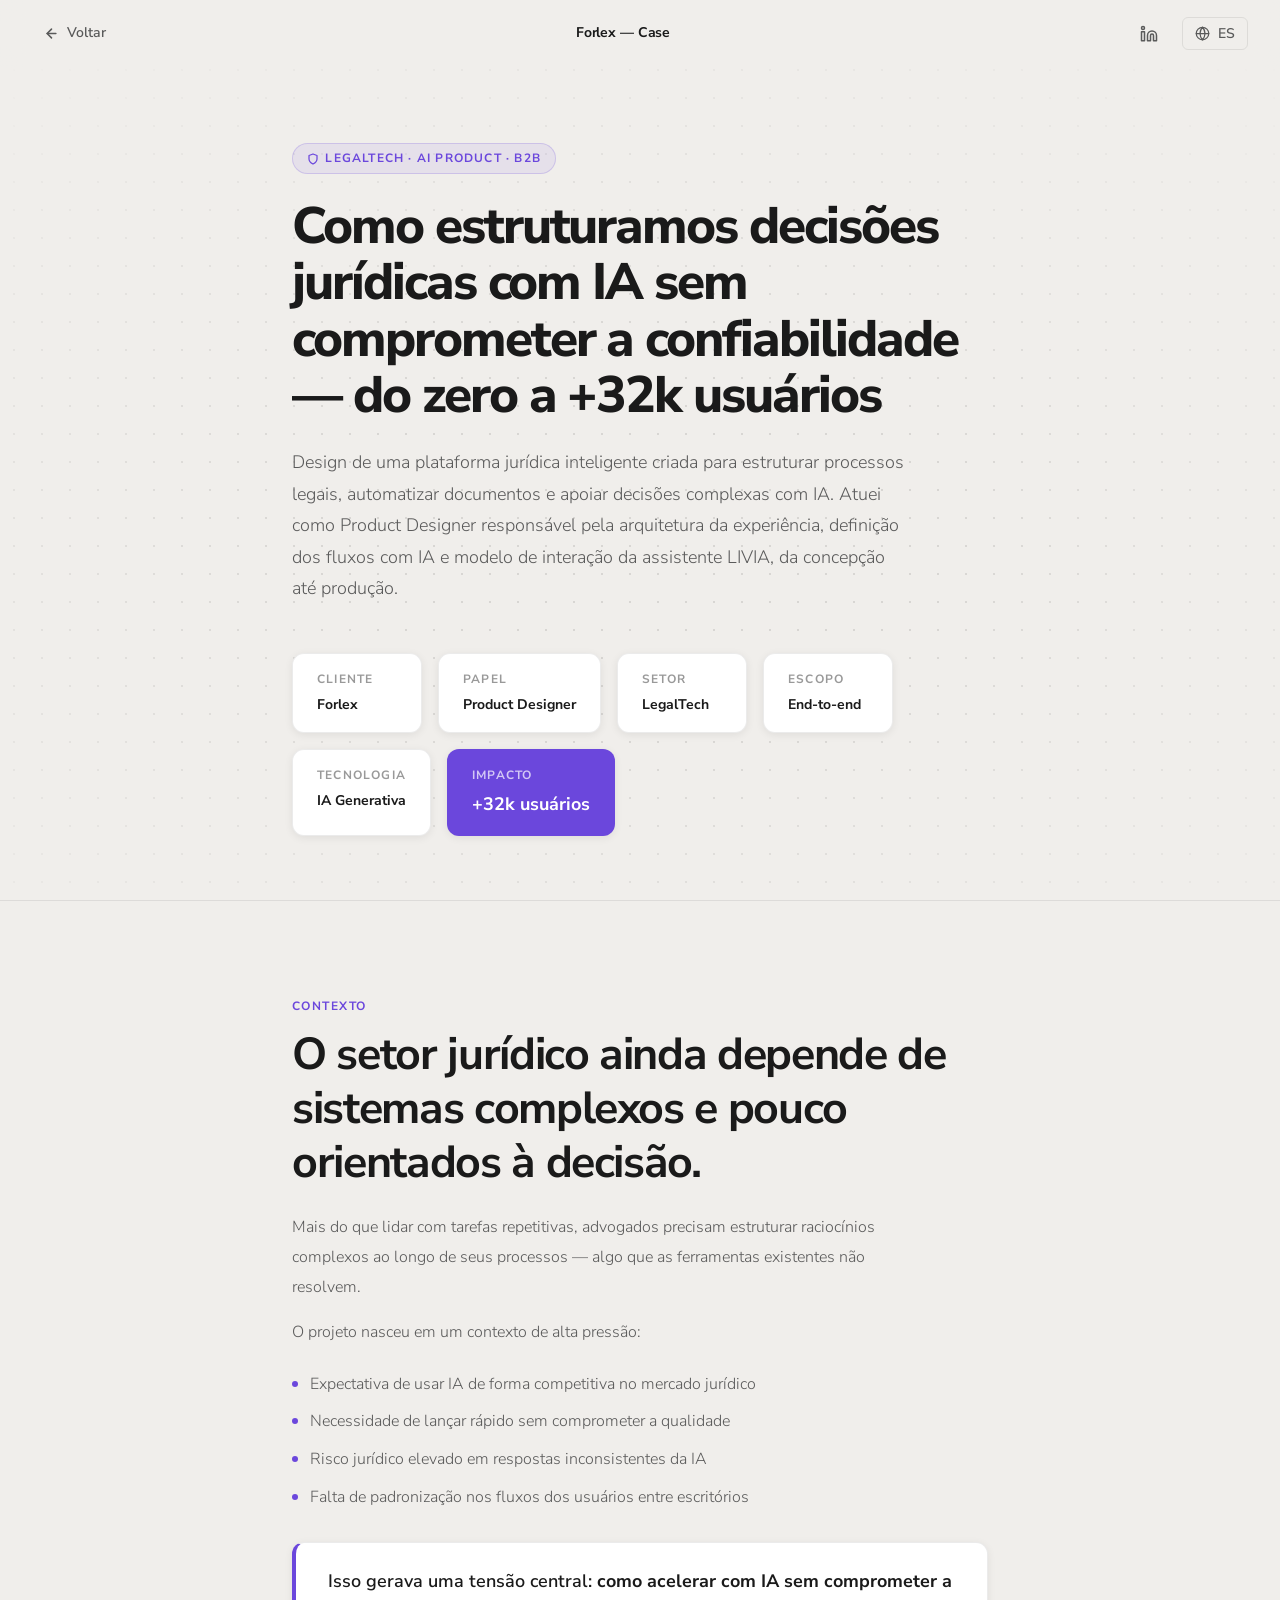
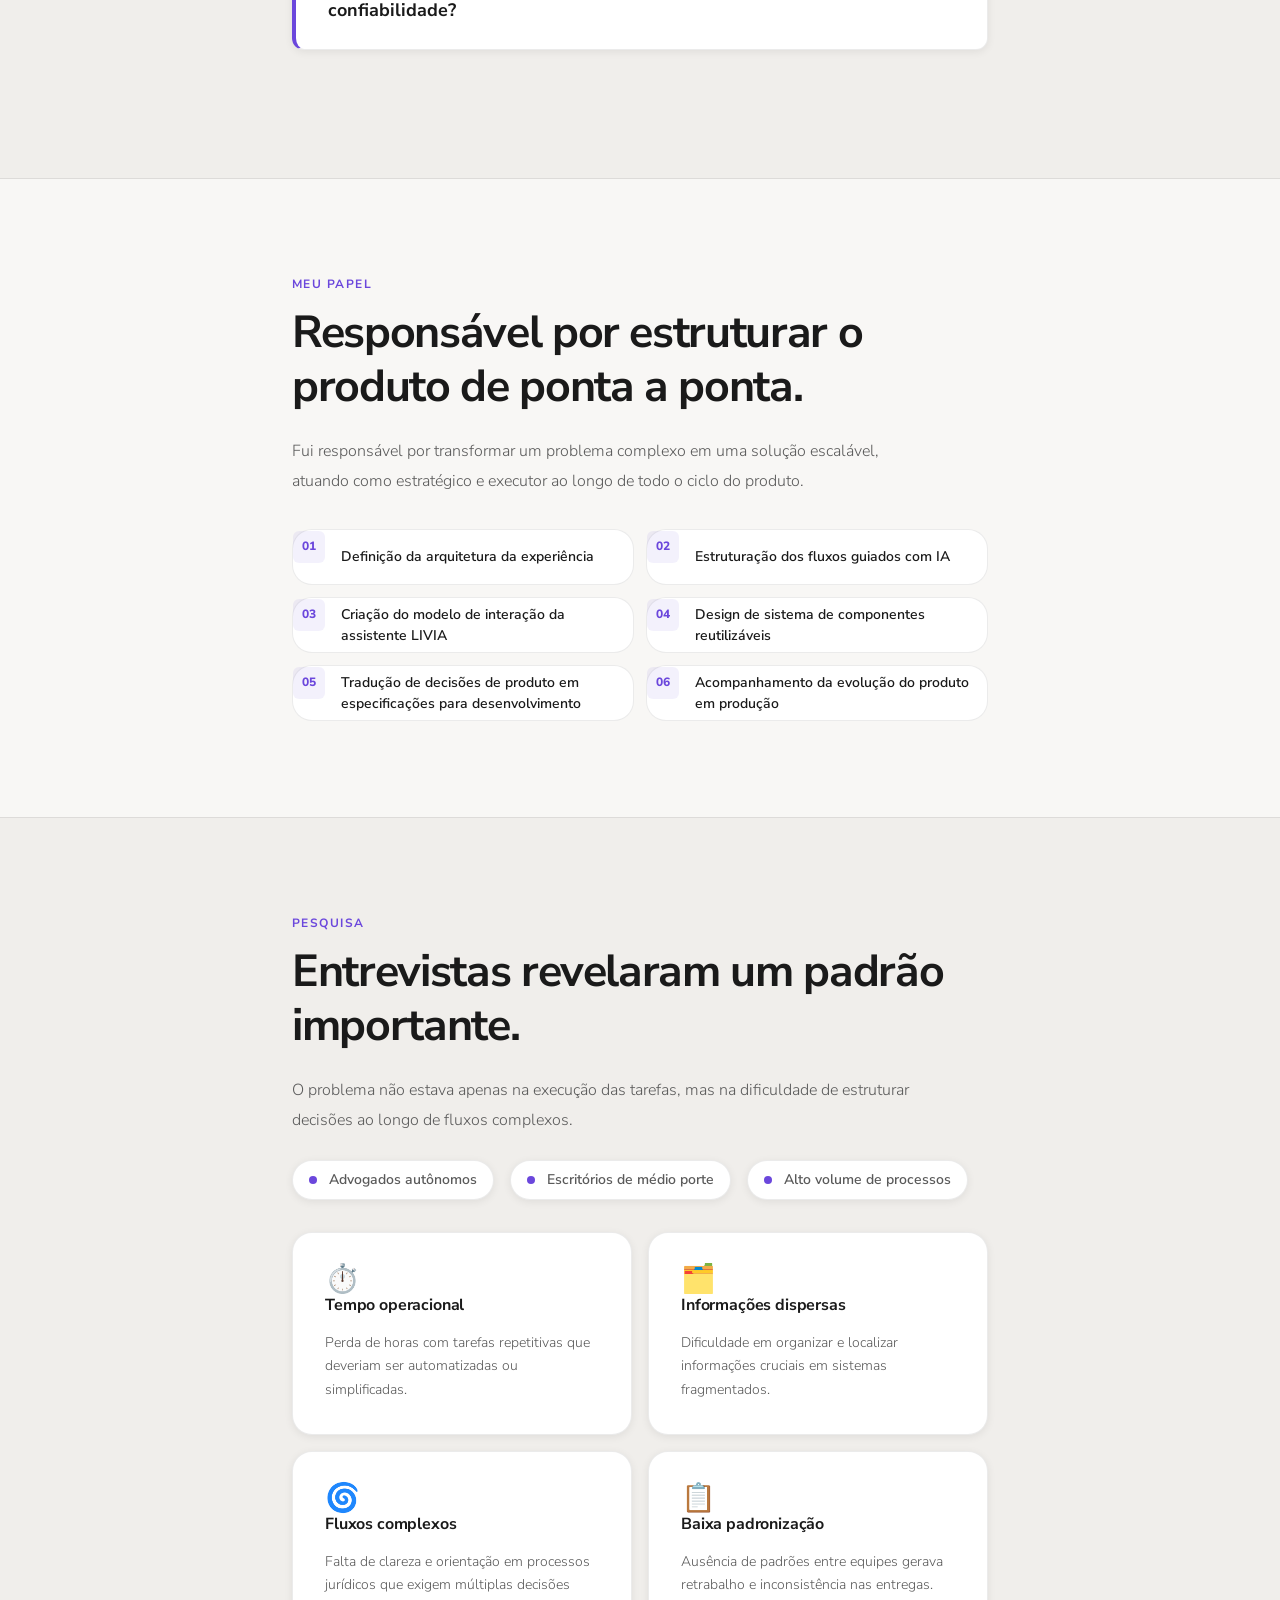
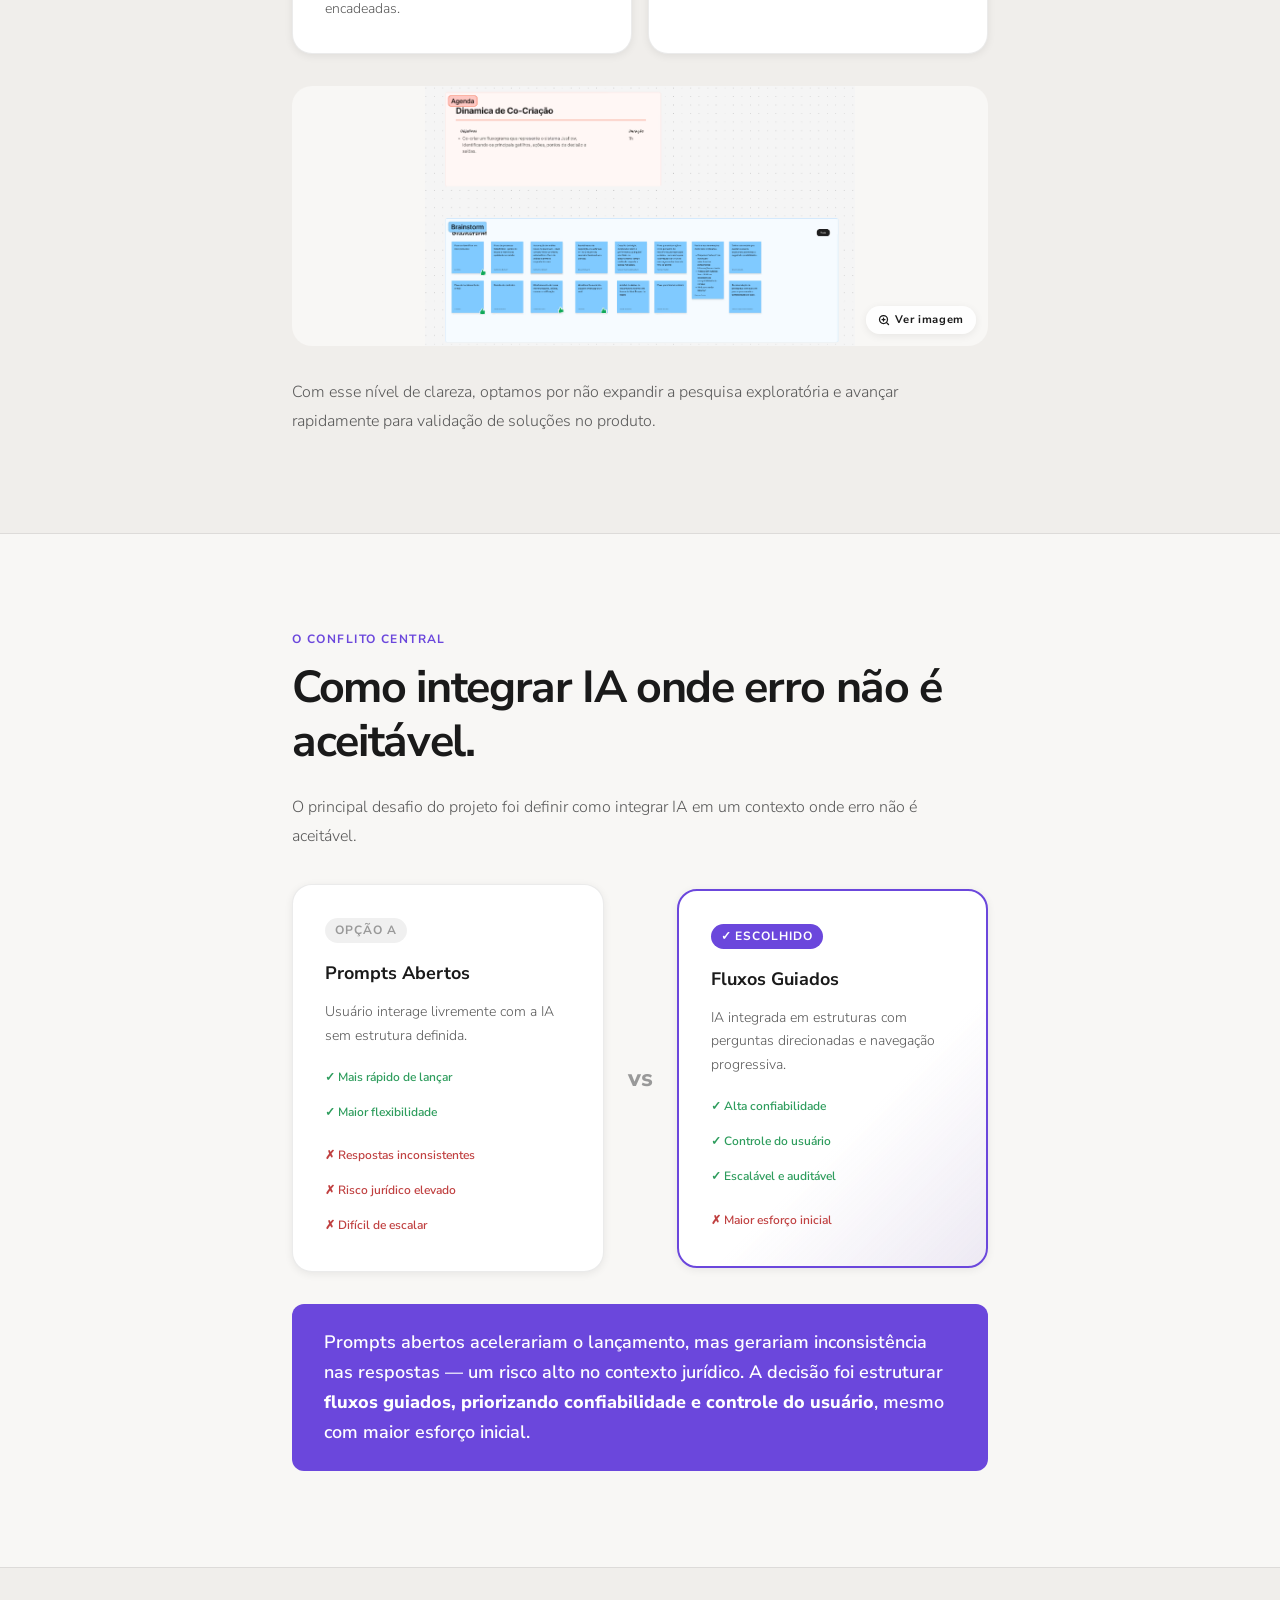
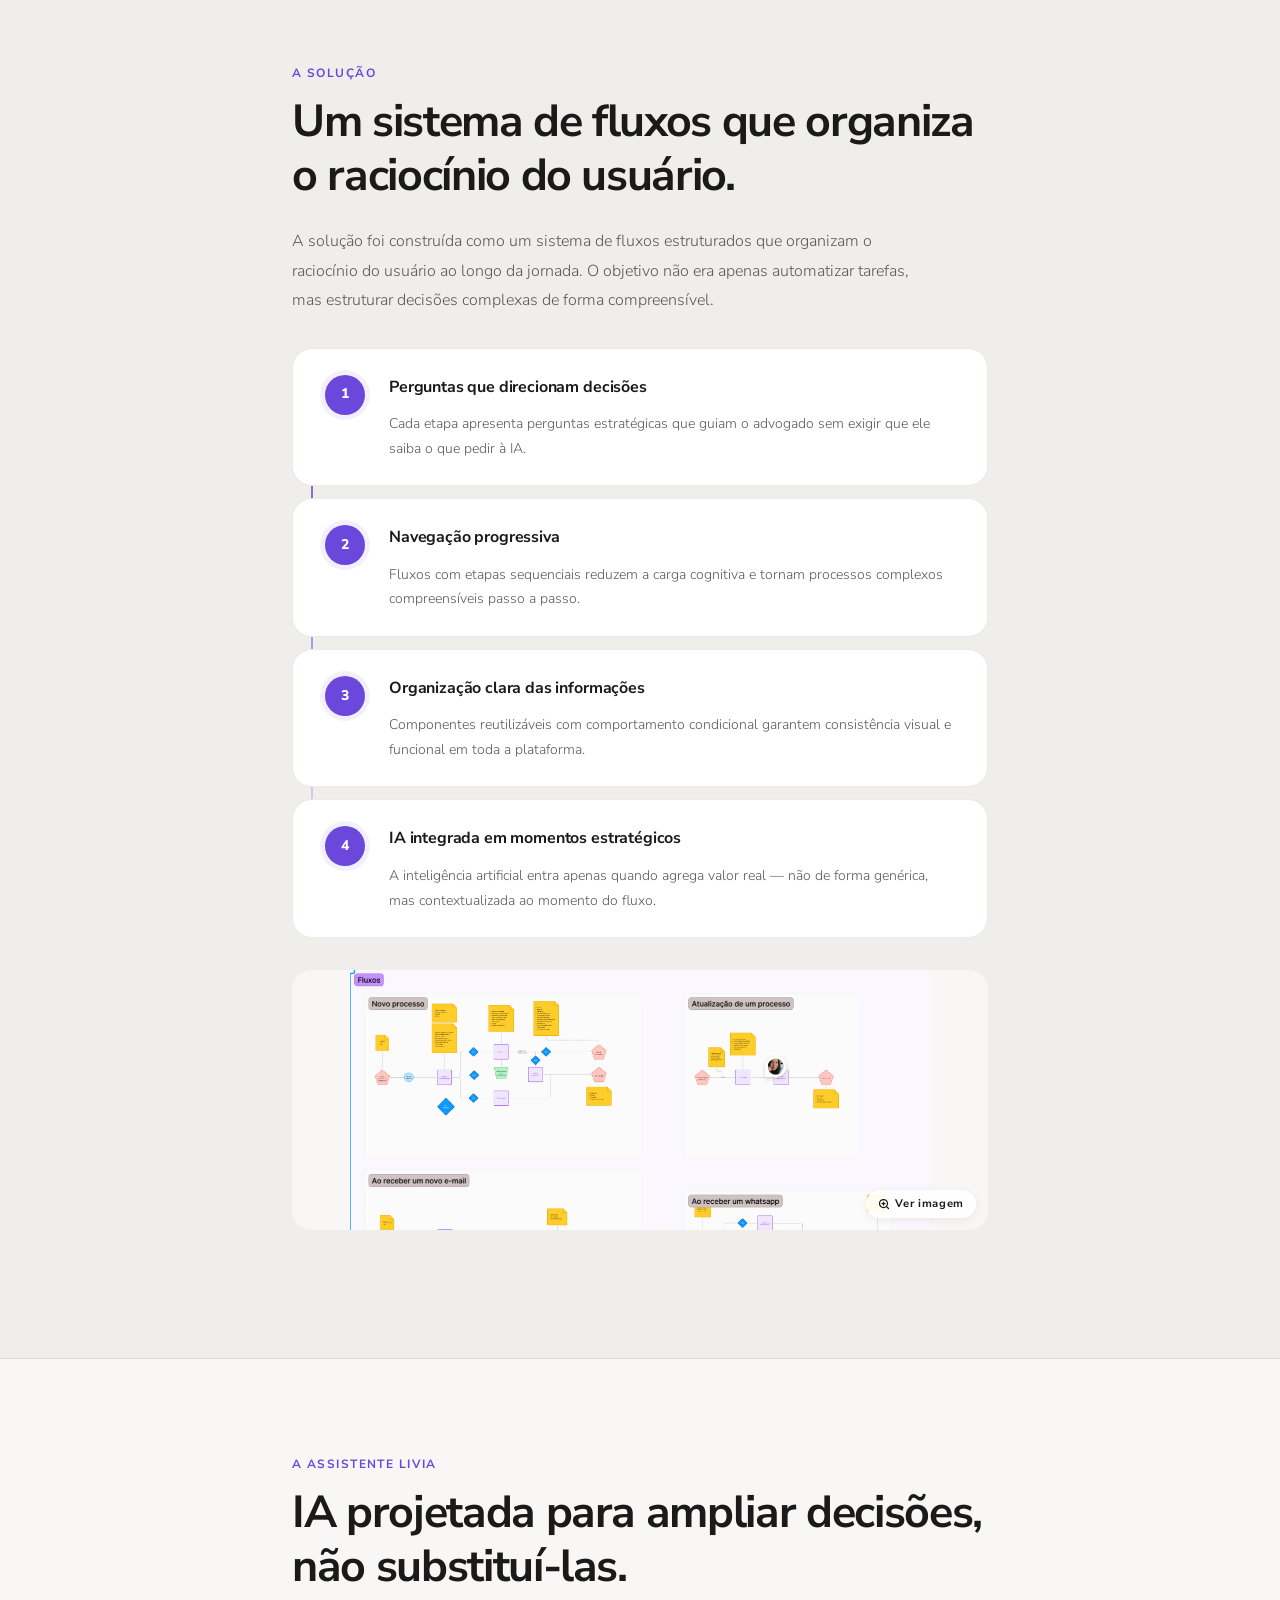
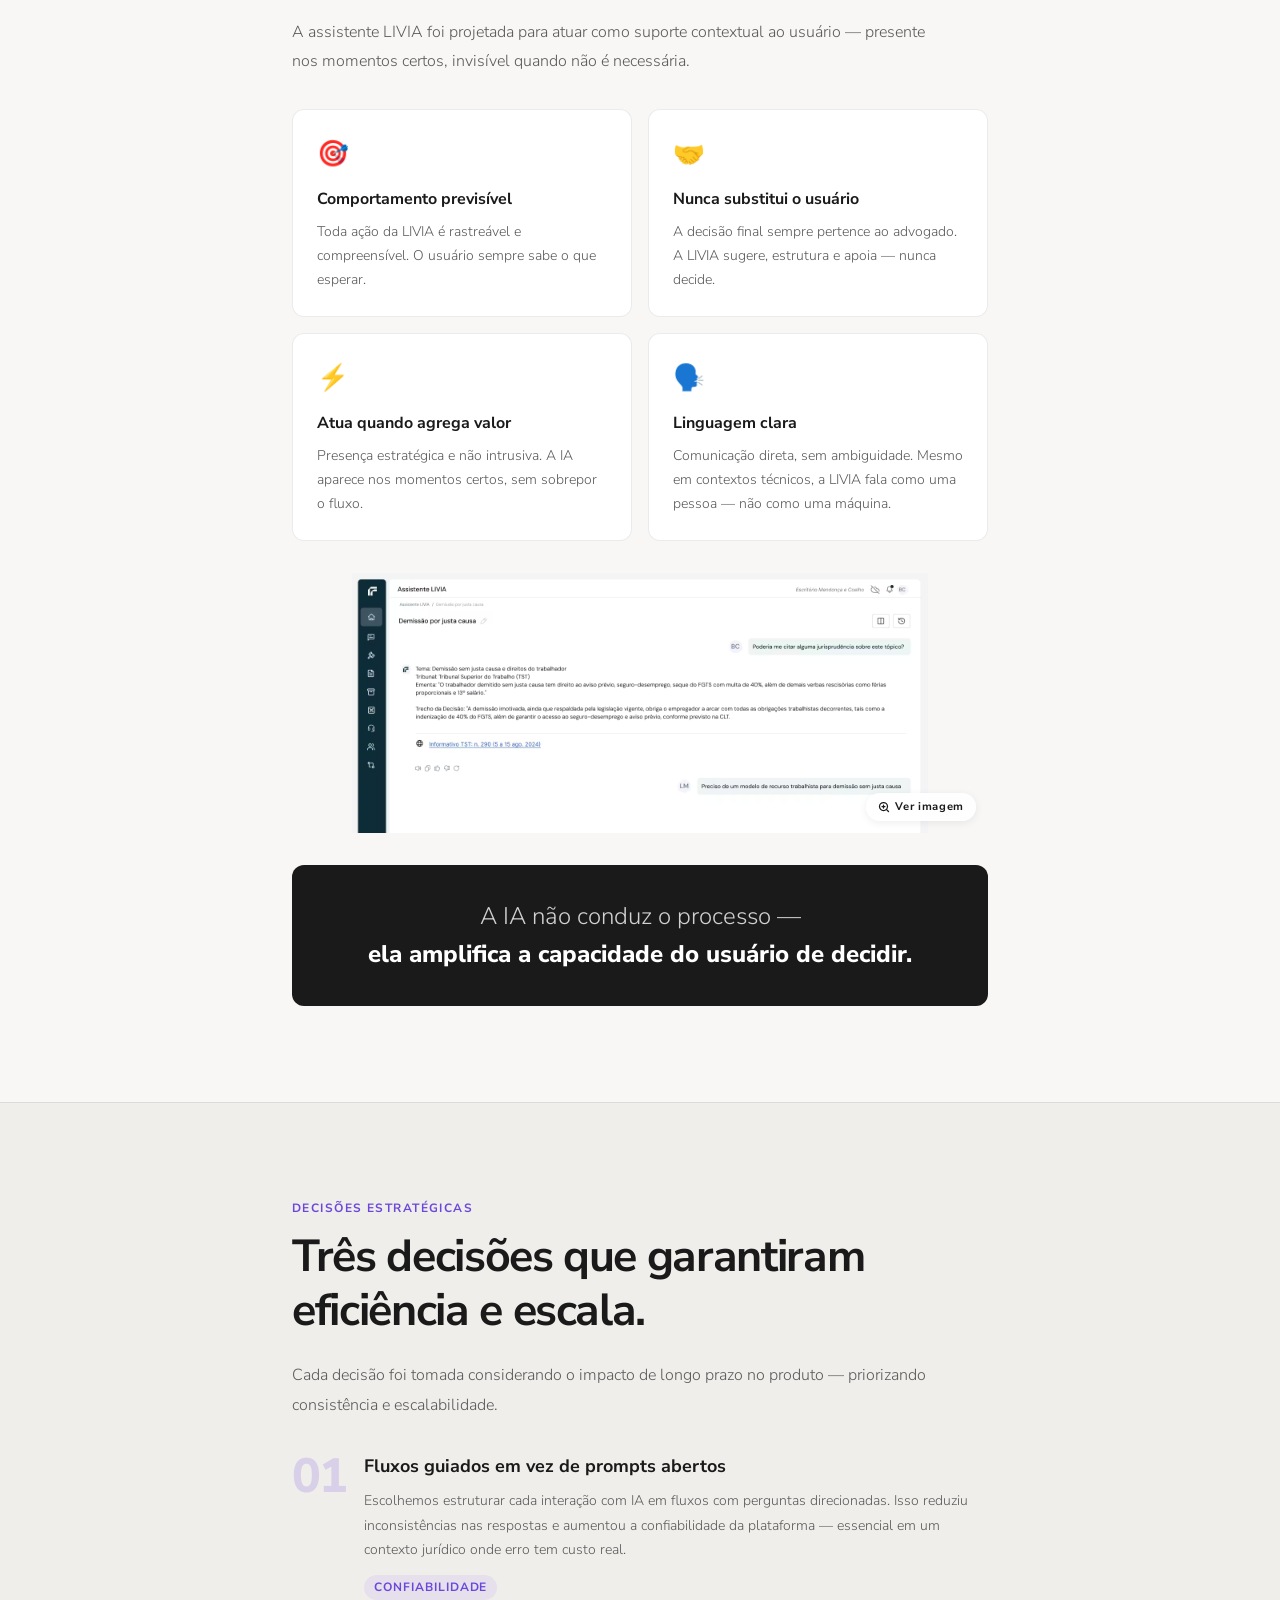
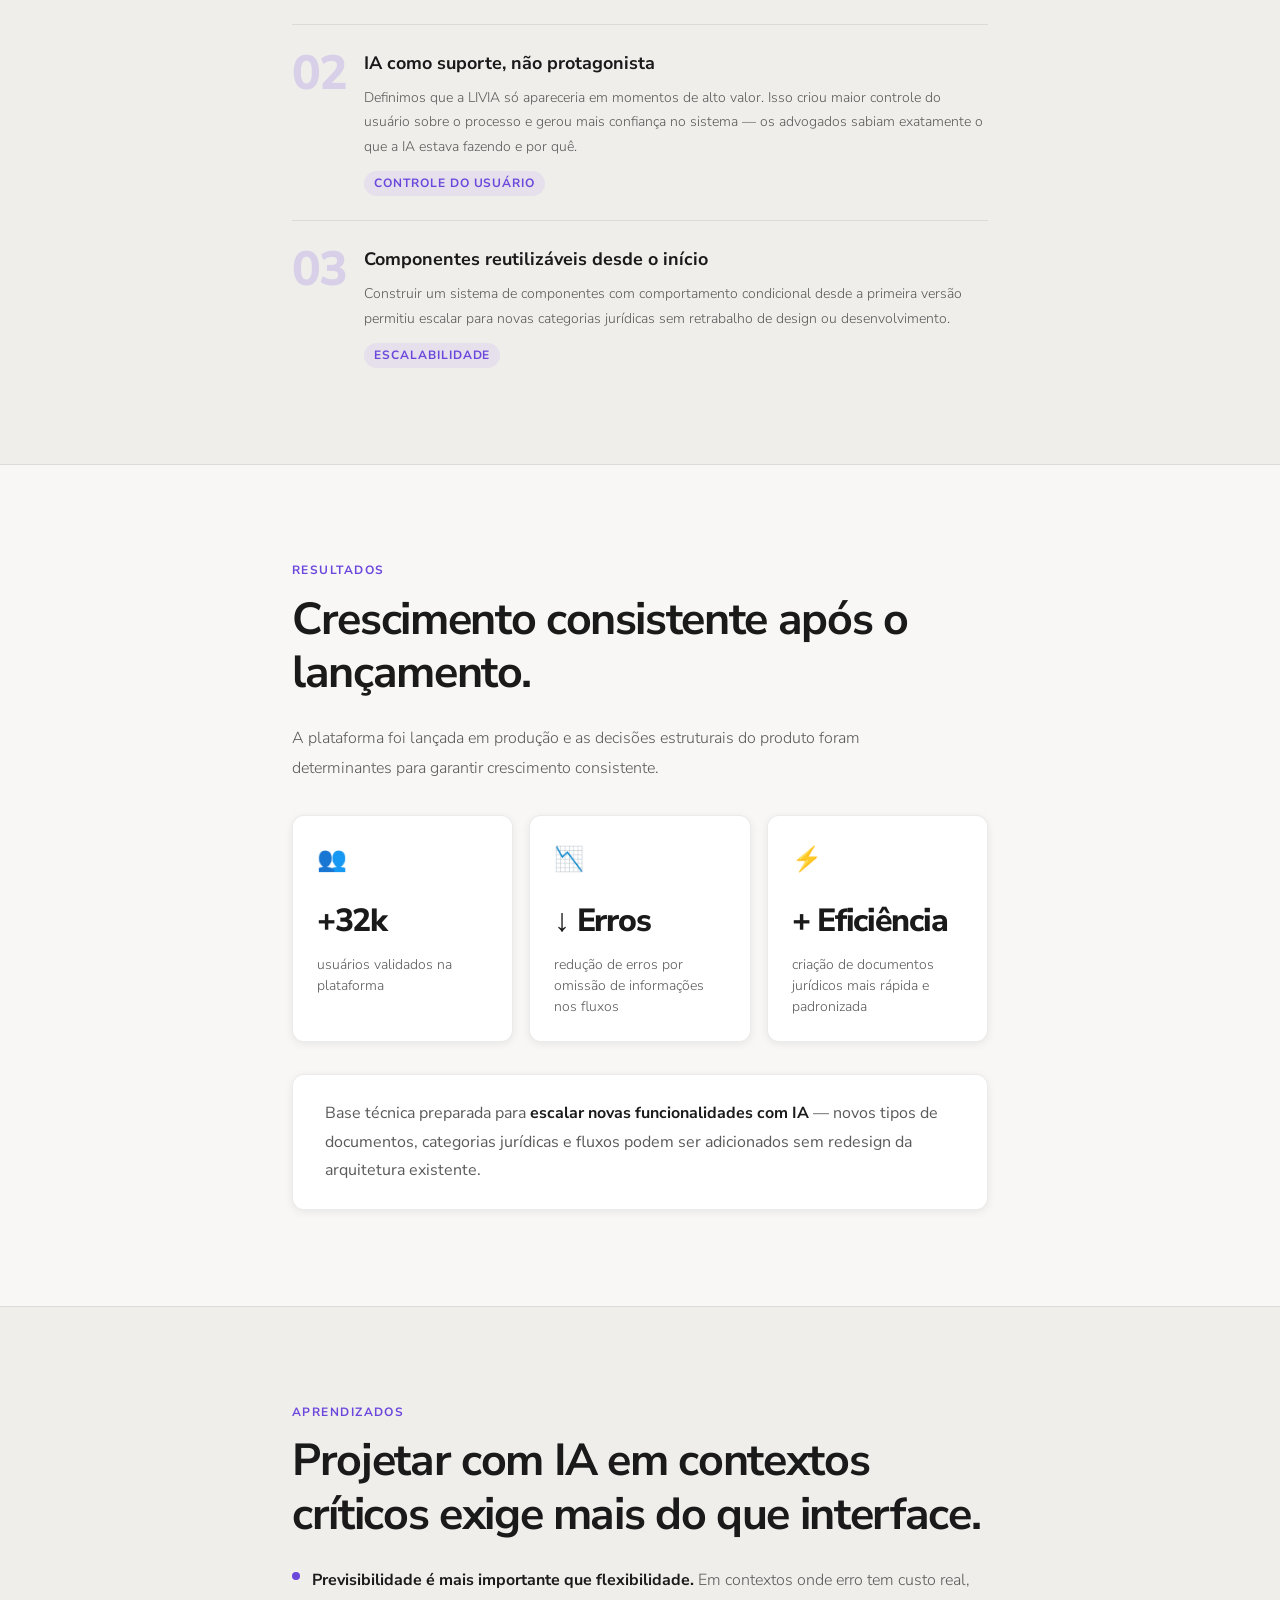
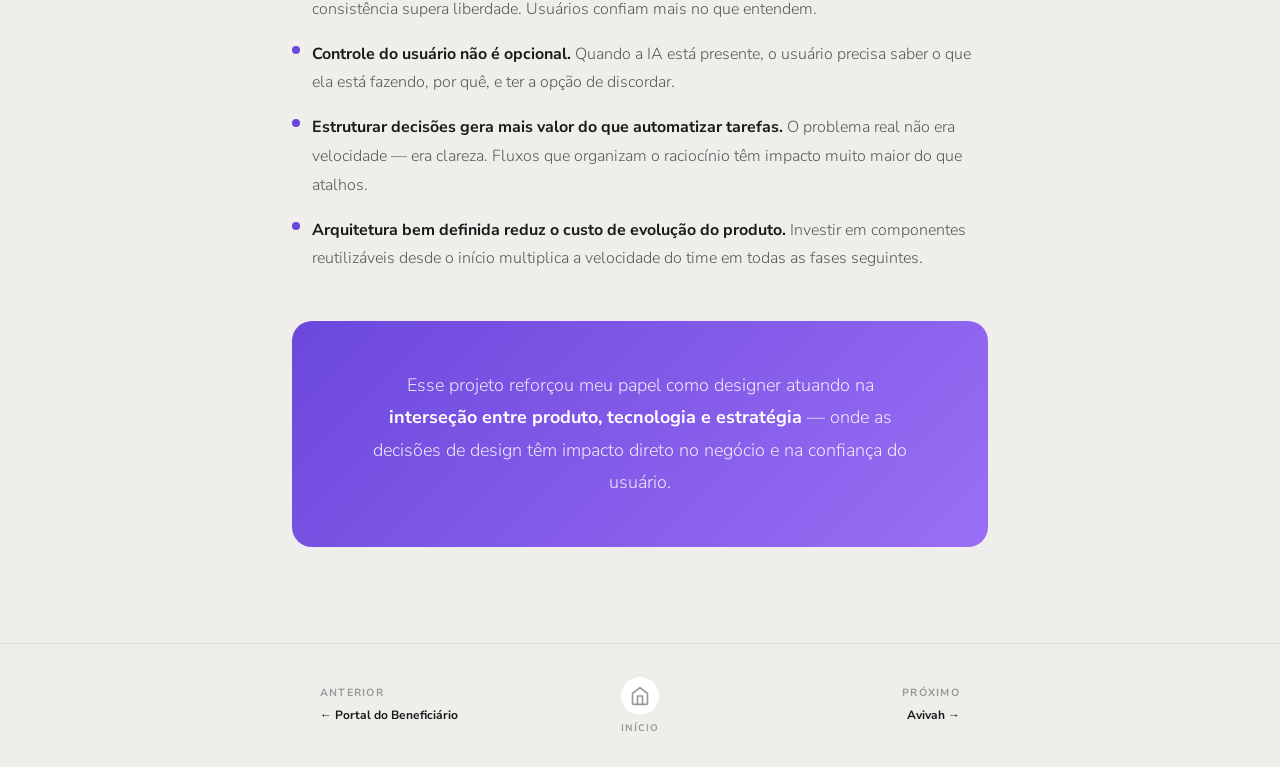
==== case-forlex.html @ 92cbd51e "refactor: nova versão completa do portfólio" ====
<!DOCTYPE html>
<html lang="pt-BR">
<head>
  <meta charset="UTF-8" />
  <meta name="viewport" content="width=device-width, initial-scale=1.0" />
  <title>Forlex — Case · Lorraine Almeida</title>
  <link rel="preconnect" href="https://fonts.googleapis.com" />
  <link rel="preconnect" href="https://fonts.gstatic.com" crossorigin />
  <link href="https://fonts.googleapis.com/css2?family=Nunito+Sans:ital,opsz,wght@0,6..12,200;0,6..12,300;0,6..12,400;0,6..12,600;0,6..12,700;0,6..12,800;1,6..12,300&display=swap" rel="stylesheet" />
  <link rel="stylesheet" href="css/case-forlex.css" />
</head>
<body>

  <!-- CURSOR -->
  <div class="cursor" id="cursor" aria-hidden="true">
    <div class="cursor__dot"></div>
    <div class="cursor__label">Visitante</div>
  </div>

  <!-- NAV -->
  <nav class="nav" id="nav">
    <a href="index.html" class="nav__back">
      <svg xmlns="http://www.w3.org/2000/svg" width="15" height="15" viewBox="0 0 24 24" fill="none" stroke="currentColor" stroke-width="2.5" stroke-linecap="round" stroke-linejoin="round"><path d="m12 19-7-7 7-7"/><path d="M19 12H5"/></svg>
      Voltar
    </a>
    <span class="nav__title" data-i18n="forlex.nav.title">Forlex — Case</span>
    <div style="display:flex;align-items:center;gap:0.75rem">
        <a href="https://www.linkedin.com/in/lorrainealmeidaaraujo/" target="_blank" rel="noopener" class="nav__link" aria-label="LinkedIn">
          <svg xmlns="http://www.w3.org/2000/svg" width="18" height="18" viewBox="0 0 24 24" fill="none" stroke="currentColor" stroke-width="2" stroke-linecap="round" stroke-linejoin="round"><path d="M16 8a6 6 0 0 1 6 6v7h-4v-7a2 2 0 0 0-2-2 2 2 0 0 0-2 2v7h-4v-7a6 6 0 0 1 6-6z"/><rect width="4" height="12" x="2" y="9"/><circle cx="4" cy="4" r="2"/></svg>
        </a>
        <button class="nav__lang" id="langToggle" aria-label="Trocar idioma">
          <svg xmlns="http://www.w3.org/2000/svg" width="15" height="15" viewBox="0 0 24 24" fill="none" stroke="currentColor" stroke-width="2" stroke-linecap="round" stroke-linejoin="round"><circle cx="12" cy="12" r="10"/><path d="M12 2a15.3 15.3 0 0 1 4 10 15.3 15.3 0 0 1-4 10 15.3 15.3 0 0 1-4-10 15.3 15.3 0 0 1 4-10z"/><path d="M2 12h20"/></svg>
          <span id="langLabel">ES</span>
        </button>
      </div>
  </nav>


  <!-- ════════════════════════════
       PÁGINA 1 — HERO
  ════════════════════════════ -->
  <section class="case-hero">
    <div class="container case-hero__inner">
      <span class="case-badge">
        <svg xmlns="http://www.w3.org/2000/svg" width="12" height="12" viewBox="0 0 24 24" fill="none" stroke="currentColor" stroke-width="2.5" stroke-linecap="round" stroke-linejoin="round"><path d="M12 22s8-4 8-10V5l-8-3-8 3v7c0 6 8 10 8 10z"/></svg>
        <span data-i18n="forlex.badge">LegalTech · AI Product · B2B</span>
            </span>

      <h1 class="case-hero__headline" data-i18n="forlex.headline">Como estruturamos decisões jurídicas com IA sem comprometer a confiabilidade — do zero a +32k usuários</h1>
      

      <p class="case-hero__sub" data-i18n="forlex.sub">Design de uma plataforma jurídica inteligente criada para estruturar processos legais, automatizar documentos e apoiar decisões complexas com IA. Atuei como Product Designer responsável pela arquitetura da experiência, definição dos fluxos com IA e modelo de interação da assistente LIVIA, da concepção até produção.</p>
      

      <div class="case-meta">
        <div class="case-meta__card">
          <div class="case-meta__label" data-i18n="case.meta.client">Cliente</div>
          <div class="case-meta__value" data-i18n="forlex.val.client">Forlex</div>
        </div>
        <div class="case-meta__card">
          <div class="case-meta__label" data-i18n="case.meta.role">Papel</div>
          <div class="case-meta__value" data-i18n="forlex.val.role">Product Designer</div>
        </div>
        <div class="case-meta__card">
          <div class="case-meta__label" data-i18n="case.meta.sector">Setor</div>
          <div class="case-meta__value" data-i18n="forlex.val.sector">LegalTech</div>
        </div>
        <div class="case-meta__card">
          <div class="case-meta__label" data-i18n="case.meta.scope">Escopo</div>
          <div class="case-meta__value" data-i18n="forlex.val.scope">End-to-end</div>
        </div>
        <div class="case-meta__card">
          <div class="case-meta__label" data-i18n="case.meta.tech">Tecnologia</div>
          <div class="case-meta__value" data-i18n="forlex.val.tech">IA Generativa</div>
        </div>
        <div class="case-meta__card case-meta__card--accent">
          <div class="case-meta__label" data-i18n="case.meta.impact">Impacto</div>
          <div class="case-meta__value" data-i18n="forlex.val.impact">+32k usuários</div>
        </div>
      </div>
    </div>
  </section>

  <div class="section-divider"></div>


  <!-- ════════════════════════════
       PÁGINA 2 — CONTEXTO
  ════════════════════════════ -->
  <section class="case-section">
    <div class="container">
      <div class="reveal">
        <p class="section-eyebrow" data-i18n="forlex.s1.eye">Contexto</p>
        <h2 class="section-title" data-i18n="forlex.s1.h2">O setor jurídico ainda depende de sistemas complexos e pouco orientados à decisão.</h2>
        <p class="section-body" data-i18n="forlex.c.p1c">
          Mais do que lidar com tarefas repetitivas, advogados precisam estruturar raciocínios complexos ao longo de seus processos — algo que as ferramentas existentes não resolvem.
        </p>

        <p class="section-body" style="margin-top: 1rem" data-i18n="forlex.c.p2b">
          O projeto nasceu em um contexto de alta pressão:
        </p>

        <div class="context-list">
          <div class="context-list__item" data-i18n="forlex.c.b1">Expectativa de usar IA de forma competitiva no mercado jurídico</div>
          <div class="context-list__item" data-i18n="forlex.c.b2">Necessidade de lançar rápido sem comprometer a qualidade</div>
          <div class="context-list__item" data-i18n="forlex.c.b3">Risco jurídico elevado em respostas inconsistentes da IA</div>
          <div class="context-list__item" data-i18n="forlex.c.b4">Falta de padronização nos fluxos dos usuários entre escritórios</div>
        </div>

        <div class="context-tension">
          <p>Isso gerava uma tensão central: <strong>como acelerar com IA sem comprometer a confiabilidade?</strong></p>
        </div>
      </div>
    </div>
  

        <!-- ============================================================
             📸 IMAGEM — Seção CONTEXTO — mapa de dores, fluxo atual, prints do sistema
             Como usar:
             ============================================================ -->

      </section>

  <div class="section-divider"></div>


  <!-- ════════════════════════════
       PÁGINA 3 — PAPEL
  ════════════════════════════ -->
  <section class="case-section case-section--alt">
    <div class="container">
      <div class="reveal">
        <p class="section-eyebrow" data-i18n="forlex.s2.eye">Meu Papel</p>
        <h2 class="section-title" data-i18n="forlex.s2.h2">Responsável por estruturar o produto de ponta a ponta.</h2>
        <p class="section-body" data-i18n="forlex.r.pc">
          Fui responsável por transformar um problema complexo em uma solução escalável, atuando como estratégico e executor ao longo de todo o ciclo do produto.
        </p>

        <div class="role-grid">
          <div class="role-item">
            <div class="role-item__num">01</div>
            <div class="role-item__text" data-i18n="forlex.r.1">Definição da arquitetura da experiência</div>
          </div>
          <div class="role-item">
            <div class="role-item__num">02</div>
            <div class="role-item__text" data-i18n="forlex.r.2">Estruturação dos fluxos guiados com IA</div>
          </div>
          <div class="role-item">
            <div class="role-item__num">03</div>
            <div class="role-item__text" data-i18n="forlex.r.3">Criação do modelo de interação da assistente LIVIA</div>
          </div>
          <div class="role-item">
            <div class="role-item__num">04</div>
            <div class="role-item__text" data-i18n="forlex.r.4">Design de sistema de componentes reutilizáveis</div>
          </div>
          <div class="role-item">
            <div class="role-item__num">05</div>
            <div class="role-item__text" data-i18n="forlex.r.5">Tradução de decisões de produto em especificações para desenvolvimento</div>
          </div>
          <div class="role-item">
            <div class="role-item__num">06</div>
            <div class="role-item__text" data-i18n="forlex.r.6">Acompanhamento da evolução do produto em produção</div>
          </div>
        </div>
      </div>
    </div>
  

        <!-- ============================================================
             📸 IMAGEM — Seção MEU PAPEL — diagrama de responsabilidades ou artefatos
             Como usar:
             ============================================================ -->

      </section>

  <div class="section-divider"></div>


  <!-- ════════════════════════════
       PÁGINA 4 — PESQUISA
  ════════════════════════════ -->
  <section class="case-section">
    <div class="container">
      <div class="reveal">
        <p class="section-eyebrow" data-i18n="forlex.s3.eye">Pesquisa</p>
        <h2 class="section-title" data-i18n="forlex.p.h2">Entrevistas revelaram um padrão importante.</h2>
        <p class="section-body" data-i18n="forlex.p.p1c">
          O problema não estava apenas na execução das tarefas, mas na dificuldade de estruturar decisões ao longo do processo jurídico.
        </p>

        <div class="research-profiles">
          <div class="research-profile" data-i18n="forlex.p.prof1">Advogados autônomos</div>
          <div class="research-profile" data-i18n="forlex.p.prof2">Escritórios de médio porte</div>
          <div class="research-profile" data-i18n="forlex.p.prof3">Alto volume de processos</div>
        </div>

        <div class="pain-cards">
          <div class="pain-card">
            <div class="pain-card__icon">⏱️</div>
            <div class="pain-card__title" data-i18n="forlex.p.pain1t">Tempo operacional</div>
            <div class="pain-card__desc" data-i18n="forlex.p.pain1d">Perda de horas com tarefas repetitivas que deveriam ser automatizadas ou simplificadas.</div>
          </div>
          <div class="pain-card">
            <div class="pain-card__icon">🗂️</div>
            <div class="pain-card__title" data-i18n="forlex.p.pain2t">Informações dispersas</div>
            <div class="pain-card__desc" data-i18n="forlex.p.pain2d">Dificuldade em organizar e localizar informações cruciais em sistemas fragmentados.</div>
          </div>
          <div class="pain-card">
            <div class="pain-card__icon">🌀</div>
            <div class="pain-card__title" data-i18n="forlex.p.pain3t">Fluxos complexos</div>
            <div class="pain-card__desc" data-i18n="forlex.p.pain3d">Falta de clareza e orientação em processos jurídicos que exigem múltiplas decisões encadeadas.</div>
          </div>
          <div class="pain-card">
            <div class="pain-card__icon">📋</div>
            <div class="pain-card__title" data-i18n="forlex.p.pain4t">Baixa padronização</div>
            <div class="pain-card__desc" data-i18n="forlex.p.pain4d">Ausência de padrões entre equipes gerava retrabalho e inconsistência nas entregas.</div>
          </div>
        </div>

        <!-- Placeholder para imagem do research board -->
        <!-- ============================================================
             📸 IMAGEM 1 — Seção: PESQUISA
             Coloque aqui: board de research, sticky notes, dinâmica
             Como usar:
             ============================================================ -->
        <div class="img-wrap">
          <img src="images/dinamica-forlex.avif" alt="Dinâmica de research — Forlex" class="case-img" />
          <span class="img-wrap__zoom"><svg xmlns="http://www.w3.org/2000/svg" width="12" height="12" viewBox="0 0 24 24" fill="none" stroke="currentColor" stroke-width="2.5" stroke-linecap="round" stroke-linejoin="round"><circle cx="11" cy="11" r="8"/><path d="m21 21-4.35-4.35"/><path d="M11 8v6M8 11h6"/></svg data-i18n="nav.ver.imagem">Ver imagem</span>
        </div>

        <p class="section-body" style="margin-top:0" data-i18n="forlex.p.p2b">
          Com esse nível de clareza, optamos por não expandir a pesquisa exploratória e avançar rapidamente para validação de soluções no produto.
        </p>
      </div>
    </div>
  </section>

  <div class="section-divider"></div>


  <!-- ════════════════════════════
       PÁGINA 5 — CONFLITO
  ════════════════════════════ -->
  <section class="case-section case-section--alt">
    <div class="container">
      <div class="reveal">
        <p class="section-eyebrow" data-i18n="forlex.s4.eye">O Conflito Central</p>
        <h2 class="section-title" data-i18n="forlex.s4.h2">Como integrar IA onde erro não é aceitável.</h2>
        <p class="section-body" data-i18n="forlex.conf.p">
          O principal desafio do projeto foi definir como integrar IA em um contexto onde erro não é aceitável. Tínhamos dois caminhos:
        </p>

        <div class="conflict-vs">
          <div class="conflict-option">
            <div class="conflict-option__badge conflict-option__badge--neutral" data-i18n="forlex.conf.optA">Opção A</div>
            <div class="conflict-option__title" data-i18n="forlex.conf.titleA">Prompts Abertos</div>
            <div class="conflict-option__desc" data-i18n="forlex.conf.descA">Usuário interage livremente com a IA sem estrutura definida.</div>
            <div class="conflict-option__pros">
              <div class="conflict-option__pro" data-i18n="forlex.conf.pro1">✓ Mais rápido de lançar</div>
              <div class="conflict-option__pro" data-i18n="forlex.conf.pro2">✓ Maior flexibilidade</div>
            </div>
            <div class="conflict-option__cons">
              <div class="conflict-option__con" data-i18n="forlex.conf.con1">✗ Respostas inconsistentes</div>
              <div class="conflict-option__con" data-i18n="forlex.conf.con2">✗ Risco jurídico elevado</div>
              <div class="conflict-option__con" data-i18n="forlex.conf.con3">✗ Difícil de escalar</div>
            </div>
          </div>

          <div class="conflict-vs__divider">vs</div>

          <div class="conflict-option conflict-option--chosen">
            <div class="conflict-option__badge conflict-option__badge--chosen" data-i18n="forlex.conf.optB">✓ Escolhido</div>
            <div class="conflict-option__title" data-i18n="forlex.conf.titleB">Fluxos Guiados</div>
            <div class="conflict-option__desc" data-i18n="forlex.conf.descB">IA integrada em estruturas com perguntas direcionadas e navegação progressiva.</div>
            <div class="conflict-option__pros">
              <div class="conflict-option__pro" data-i18n="forlex.conf.pro1b">✓ Alta confiabilidade</div>
              <div class="conflict-option__pro" data-i18n="forlex.conf.pro2b">✓ Controle do usuário</div>
              <div class="conflict-option__pro" data-i18n="forlex.conf.pro3b">✓ Escalável e auditável</div>
            </div>
            <div class="conflict-option__cons">
              <div class="conflict-option__con" data-i18n="forlex.conf.con1b">✗ Maior esforço inicial</div>
            </div>
          </div>
        </div>

        <div class="conflict-insight">
          <p>
            Prompts abertos acelerariam o lançamento, mas gerariam inconsistência nas respostas — um risco alto no contexto jurídico. A decisão foi estruturar <strong data-i18n="forlex.conf.strong">fluxos guiados, priorizando confiabilidade e controle do usuário</strong>, mesmo com maior esforço inicial.
          </p>
        </div>
      </div>
    </div>
  

        <!-- ============================================================
             📸 IMAGEM — Seção CONFLITO — quadro de decisão, opções A vs B
             Como usar:
             ============================================================ -->

      </section>

  <div class="section-divider"></div>


  <!-- ════════════════════════════
       PÁGINA 6 — SOLUÇÃO
  ════════════════════════════ -->
  <section class="case-section">
    <div class="container">
      <div class="reveal">
        <p class="section-eyebrow" data-i18n="forlex.s5.eye">A Solução</p>
        <h2 class="section-title" data-i18n="forlex.s5.h2">Um sistema de fluxos que organiza o raciocínio do usuário.</h2>
        <p class="section-body">
          A solução foi construída como um sistema de fluxos estruturados que organizam o raciocínio do usuário ao longo da jornada. O objetivo não era apenas automatizar tarefas, mas estruturar decisões complexas de forma compreensível.
        </p>

        <div class="solution-steps">
          <div class="solution-step">
            <div class="solution-step__num">1</div>
            <div class="solution-step__content">
              <div class="solution-step__title" data-i18n="forlex.sol.f1t">Perguntas que direcionam decisões</div>
              <div class="solution-step__desc">Cada etapa apresenta perguntas estratégicas que guiam o advogado sem exigir que ele saiba o que pedir à IA.</div>
            </div>
          </div>
          <div class="solution-step">
            <div class="solution-step__num">2</div>
            <div class="solution-step__content">
              <div class="solution-step__title" data-i18n="forlex.sol.f2t">Navegação progressiva</div>
              <div class="solution-step__desc">Fluxos com etapas sequenciais reduzem a carga cognitiva e tornam processos complexos compreensíveis passo a passo.</div>
            </div>
          </div>
          <div class="solution-step">
            <div class="solution-step__num">3</div>
            <div class="solution-step__content">
              <div class="solution-step__title" data-i18n="forlex.sol.f3t">Organização clara das informações</div>
              <div class="solution-step__desc">Componentes reutilizáveis com comportamento condicional garantem consistência visual e funcional em toda a plataforma.</div>
            </div>
          </div>
          <div class="solution-step">
            <div class="solution-step__num">4</div>
            <div class="solution-step__content">
              <div class="solution-step__title" data-i18n="forlex.sol.f4t">IA integrada em momentos estratégicos</div>
              <div class="solution-step__desc">A inteligência artificial entra apenas quando agrega valor real — não de forma genérica, mas contextualizada ao momento do fluxo.</div>
            </div>
          </div>
        </div>

        <!-- Placeholder fluxo/diagrama -->
        <!-- ============================================================
             📸 IMAGEM 2 — Seção: A SOLUÇÃO
             Coloque aqui: fluxos, diagramas, wireframes
             Como usar:
             ============================================================ -->
        <div class="img-wrap">
          <img src="images/fluxos-forlex.avif" alt="Fluxos e diagramas — Forlex" class="case-img" />
          <span class="img-wrap__zoom"><svg xmlns="http://www.w3.org/2000/svg" width="12" height="12" viewBox="0 0 24 24" fill="none" stroke="currentColor" stroke-width="2.5" stroke-linecap="round" stroke-linejoin="round"><circle cx="11" cy="11" r="8"/><path d="m21 21-4.35-4.35"/><path d="M11 8v6M8 11h6"/></svg>Ver imagem</span>
        </div>
      </div>
    </div>
  </section>

  <div class="section-divider"></div>


  <!-- ════════════════════════════
       PÁGINA 7 — LIVIA
  ════════════════════════════ -->
  <section class="case-section case-section--alt">
    <div class="container">
      <div class="reveal">
        <p class="section-eyebrow" data-i18n="forlex.s6.eye">A Assistente LIVIA</p>
        <h2 class="section-title" data-i18n="forlex.s6.h2">IA projetada para ampliar decisões, não substituí-las.</h2>
        <p class="section-body" data-i18n="forlex.livia.pb">
          A assistente LIVIA foi projetada para atuar como suporte contextual ao usuário — presente nos momentos certos, invisível quando não é necessária.
        </p>

        <div class="livia-principles">
          <div class="livia-principle">
            <div class="livia-principle__icon">🎯</div>
            <div class="livia-principle__title" data-i18n="forlex.livia.p1t">Comportamento previsível</div>
            <div class="livia-principle__desc" data-i18n="forlex.livia.p1d">Toda ação da LIVIA é rastreável e compreensível. O usuário sempre sabe o que esperar.</div>
          </div>
          <div class="livia-principle">
            <div class="livia-principle__icon">🤝</div>
            <div class="livia-principle__title" data-i18n="forlex.livia.p2t">Nunca substitui o usuário</div>
            <div class="livia-principle__desc" data-i18n="forlex.livia.p2d">A decisão final sempre pertence ao advogado. A LIVIA sugere, estrutura e apoia — nunca decide.</div>
          </div>
          <div class="livia-principle">
            <div class="livia-principle__icon">⚡</div>
            <div class="livia-principle__title" data-i18n="forlex.livia.p3t">Atua quando agrega valor</div>
            <div class="livia-principle__desc" data-i18n="forlex.livia.p3d">Presença estratégica e não intrusiva. A IA aparece nos momentos certos, sem sobrepor o fluxo.</div>
          </div>
          <div class="livia-principle">
            <div class="livia-principle__icon">🗣️</div>
            <div class="livia-principle__title" data-i18n="forlex.livia.p4t">Linguagem clara</div>
            <div class="livia-principle__desc">Comunicação direta, sem ambiguidade. Mesmo em contextos técnicos, a LIVIA fala como uma pessoa — não como uma máquina.</div>
          </div>
        </div>

        <!-- Placeholder interface LIVIA -->
        <!-- ============================================================
             📸 IMAGEM 3 — Seção: A ASSISTENTE LIVIA
             Coloque aqui: interface da LIVIA, chat, sugestões
             Como usar:
             ============================================================ -->
        <div class="img-wrap">
          <img src="images/assistente-forlex.avif" alt="Interface da assistente LIVIA — Forlex" class="case-img" />
          <span class="img-wrap__zoom"><svg xmlns="http://www.w3.org/2000/svg" width="12" height="12" viewBox="0 0 24 24" fill="none" stroke="currentColor" stroke-width="2.5" stroke-linecap="round" stroke-linejoin="round"><circle cx="11" cy="11" r="8"/><path d="m21 21-4.35-4.35"/><path d="M11 8v6M8 11h6"/></svg>Ver imagem</span>
        </div>

        <div class="livia-tagline">
          <p>A IA não conduz o processo —<br><strong data-i18n="forlex.livia.strong">ela amplifica a capacidade do usuário de decidir.</strong></p>
        </div>
      </div>
    </div>
  </section>

  <div class="section-divider"></div>


  <!-- ════════════════════════════
       PÁGINA 8 — DECISÕES ESTRATÉGICAS
  ════════════════════════════ -->
  <section class="case-section">
    <div class="container">
      <div class="reveal">
        <p class="section-eyebrow" data-i18n="forlex.s7.eye">Decisões Estratégicas</p>
        <h2 class="section-title" data-i18n="forlex.s7.h2">Três decisões que garantiram eficiência e escala.</h2>
        <p class="section-body" data-i18n="forlex.dec.p">
          Cada decisão foi tomada considerando o impacto de longo prazo no produto — priorizando consistência e evolução, mesmo com maior esforço inicial.
        </p>

        <div class="decisions-list">
          <div class="decision">
            <div class="decision__num">01</div>
            <div>
              <div class="decision__title" data-i18n="forlex.dec.d1t">Fluxos guiados em vez de prompts abertos</div>
              <div class="decision__desc">Escolhemos estruturar cada interação com IA em fluxos com perguntas direcionadas. Isso reduziu inconsistências nas respostas e aumentou a confiabilidade da plataforma — essencial em um contexto jurídico onde erro tem custo real.</div>
              <span class="decision__tag" data-i18n="forlex.dec.d1tag">Confiabilidade</span>
            </div>
          </div>
          <div class="decision">
            <div class="decision__num">02</div>
            <div>
              <div class="decision__title" data-i18n="forlex.dec.d2t">IA como suporte, não protagonista</div>
              <div class="decision__desc">Definimos que a LIVIA só apareceria em momentos de alto valor. Isso criou maior controle do usuário sobre o processo e gerou mais confiança no sistema — os advogados sabiam exatamente o que a IA estava fazendo e por quê.</div>
              <span class="decision__tag" data-i18n="forlex.dec.d2tag">Controle do Usuário</span>
            </div>
          </div>
          <div class="decision">
            <div class="decision__num">03</div>
            <div>
              <div class="decision__title" data-i18n="forlex.dec.d3t">Componentes reutilizáveis desde o início</div>
              <div class="decision__desc">Construir um sistema de componentes com comportamento condicional desde a primeira versão permitiu escalar para novas categorias jurídicas sem retrabalho de design ou desenvolvimento.</div>
              <span class="decision__tag" data-i18n="forlex.dec.d3tag">Escalabilidade</span>
            </div>
          </div>
        </div>

        <!-- Placeholder sistema/arquitetura -->

</div>
      </div>
    </div>
  

        <!-- ============================================================
             📸 IMAGEM — Seção DECISÕES — prints ou diagramas das decisões
             Como usar:
             ============================================================ -->

      </section>

  <div class="section-divider"></div>


  <!-- ════════════════════════════
       PÁGINA 9 — RESULTADOS
  ════════════════════════════ -->
  <section class="case-section case-section--alt">
    <div class="container">
      <div class="reveal">
        <p class="section-eyebrow" data-i18n="forlex.s8.eye">Resultados</p>
        <h2 class="section-title" data-i18n="forlex.s8.h2">Crescimento consistente após o lançamento.</h2>
        <p class="section-body" data-i18n="forlex.res.pb">
          A plataforma foi lançada em produção e as decisões estruturais do produto foram determinantes para garantir adoção em um contexto de alta complexidade.
        </p>

        <div class="results-grid">
          <div class="result-card">
            <div class="result-card__icon">👥</div>
            <div class="result-card__value">+32k</div>
            <div class="result-card__label" data-i18n="forlex.res.32k.label">usuários validados na plataforma</div>
          </div>
          <div class="result-card">
            <div class="result-card__icon">📉</div>
            <div class="result-card__value" data-i18n="forlex.res.err">↓ Erros</div>
            <div class="result-card__label" data-i18n="forlex.res.err.label">redução de erros por omissão de informações nos fluxos</div>
          </div>
          <div class="result-card">
            <div class="result-card__icon">⚡</div>
            <div class="result-card__value" data-i18n="forlex.res.eff">+ Eficiência</div>
            <div class="result-card__label" data-i18n="forlex.res.eff.label">criação de documentos jurídicos mais rápida e padronizada</div>
          </div>
        </div>

        <div style="margin-top: var(--space-8); padding: var(--space-6) var(--space-8); background: var(--surface); border: 1px solid var(--border); border-radius: var(--radius-md); box-shadow: var(--shadow-sm)">
          <p style="font-size: var(--size-base); font-weight: 400; color: var(--text-secondary); line-height: 1.8">
            Base técnica preparada para <strong style="color: var(--text-primary)" data-i18n="forlex.res.strong">escalar novas funcionalidades com IA</strong> — novos tipos de documentos, categorias jurídicas e fluxos podem ser adicionados sem redesign da arquitetura existente.
          </p>
        </div>
      </div>
    </div>
  

        <!-- ============================================================
             📸 IMAGEM — Seção RESULTADOS — dashboard, métricas, prints finais
             Como usar:
             ============================================================ -->

      </section>

  <div class="section-divider"></div>


  <!-- ════════════════════════════
       PÁGINA 10 — APRENDIZADOS
  ════════════════════════════ -->
  <section class="case-section">
    <div class="container">
      <div class="reveal">
        <p class="section-eyebrow" data-i18n="forlex.s9.eye">Aprendizados</p>
        <h2 class="section-title" data-i18n="forlex.s9.h2">Projetar com IA em contextos críticos exige mais do que interface.</h2>

        <div class="learnings-list">
          <div class="learning">
            <div class="learning__dot"></div>
            <div class="learning__text" data-i18n="forlex.learn.full1"><strong data-i18n="forlex.learn.1s">Previsibilidade é mais importante que flexibilidade.</strong> Em contextos onde erro tem custo real, consistência supera liberdade. Usuários confiam mais no que entendem.</div>
          </div>
          <div class="learning">
            <div class="learning__dot"></div>
            <div class="learning__text" data-i18n="forlex.learn.full2"><strong data-i18n="forlex.learn.2s">Controle do usuário não é opcional.</strong> Quando a IA está presente, o usuário precisa saber o que ela está fazendo, por quê, e ter a opção de discordar.</div>
          </div>
          <div class="learning">
            <div class="learning__dot"></div>
            <div class="learning__text" data-i18n="forlex.learn.full3"><strong data-i18n="forlex.learn.3s">Estruturar decisões gera mais valor do que automatizar tarefas.</strong> O problema real não era velocidade — era clareza. Fluxos que organizam o raciocínio têm impacto muito maior do que atalhos.</div>
          </div>
          <div class="learning">
            <div class="learning__dot"></div>
            <div class="learning__text" data-i18n="forlex.learn.full4"><strong data-i18n="forlex.learn.4s">Arquitetura bem definida reduz o custo de evolução do produto.</strong> Investir em componentes reutilizáveis desde o início multiplica a velocidade do time em todas as fases seguintes.</div>
          </div>
        </div>

        <div class="closing-statement">
          <p>
            Esse projeto reforçou meu papel como designer atuando na <strong data-i18n="forlex.final.strong">interseção entre produto, tecnologia e estratégia</strong> — onde as decisões de design têm impacto direto no negócio e na confiança do usuário.
          </p>
        </div>
      </div>
    </div>
  </section>


  <!-- ════ FOOTER ════ -->
  <div class="case-footer">
    <div class="container">
      <div class="case-footer__nav">

        <!-- Anterior -->
        <div class="case-footer__prev">
          <span class="case-footer__dir" data-i18n="nav.prev">ANTERIOR</span>
          <a href="case-portal.html" class="case-footer__link case-footer__link--prev">
            ← <span data-i18n="footer.prev.portal">Portal do Beneficiário</span>
          </a>
        </div>

        <!-- Início -->
        <div class="case-footer__center">
          <a href="index.html" class="case-footer__home" aria-label="Início">
            <svg xmlns="http://www.w3.org/2000/svg" width="20" height="20" viewBox="0 0 24 24" fill="none" stroke="currentColor" stroke-width="2" stroke-linecap="round" stroke-linejoin="round"><path d="m3 9 9-7 9 7v11a2 2 0 0 1-2 2H5a2 2 0 0 1-2-2z"/><polyline points="9 22 9 12 15 12 15 22"/></svg>
          </a>
          <span class="case-footer__home-label" data-i18n="nav.home">Início</span>
        </div>

        <!-- Próximo -->
        <div class="case-footer__next">
          <span class="case-footer__dir" data-i18n="nav.next">PRÓXIMO</span>
          <a href="case-avivah.html" class="case-footer__link case-footer__link--next">
            <span data-i18n="footer.next.avivah">Avivah</span> →
          </a>
        </div>

      </div>
    </div>
  </div>


  <script>
    /* ── Cursor ── */
    (function () {
      const cursor = document.getElementById('cursor');
      if (!cursor) return;
      let tx = 0, ty = 0, cx = 0, cy = 0;
      document.addEventListener('mousemove', e => {
        tx = e.clientX; ty = e.clientY;
        cursor.style.opacity = '1';
      });
      document.addEventListener('mouseleave', () => { cursor.style.opacity = '0'; });
      function tick() {
        cx += (tx - cx) * 0.12;
        cy += (ty - cy) * 0.12;
        cursor.style.transform = `translate3d(${cx}px,${cy}px,0)`;
        requestAnimationFrame(tick);
      }
      tick();
    })();

    /* ── Nav scroll + progress bar ── */
    const nav = document.getElementById('nav');
    const bar = document.getElementById('progressBar');
    window.addEventListener('scroll', () => {
      const scrolled = window.scrollY;
      const total = document.body.scrollHeight - window.innerHeight;
      nav.classList.toggle('scrolled', scrolled > 20);
      if (bar) bar.style.width = `${(scrolled / total) * 100}%`;
    }, { passive: true });

    /* ── Scroll reveal ── */
    const obs = new IntersectionObserver(entries => {
      entries.forEach(e => {
        if (e.isIntersecting) { e.target.classList.add('in-view'); obs.unobserve(e.target); }
      });
    }, { threshold: 0.08, rootMargin: '0px 0px -50px 0px' });

    document.querySelectorAll('.reveal').forEach(el => obs.observe(el));

    

    /* ── Lightbox ── */
    (function() {
      const lb = document.createElement('div');
      lb.className = 'lightbox'; lb.id = 'lightbox';
      lb.innerHTML = '<button class="lightbox__close" id="lbClose" aria-label="Fechar"><svg xmlns="http://www.w3.org/2000/svg" width="20" height="20" viewBox="0 0 24 24" fill="none" stroke="currentColor" stroke-width="2.5" stroke-linecap="round" stroke-linejoin="round"><path d="M18 6 6 18"/><path d="m6 6 12 12"/></svg></button><img class="lightbox__img" id="lbImg" src="" alt="" />';
      document.body.appendChild(lb);
      const lbImg = document.getElementById('lbImg');
      const lbClose = document.getElementById('lbClose');
      document.querySelectorAll('.img-wrap').forEach(wrap => {
        wrap.addEventListener('click', () => {
          const img = wrap.querySelector('img');
          lbImg.src = img.src; lbImg.alt = img.alt;
          lb.classList.add('active'); document.body.style.overflow = 'hidden'; document.body.classList.add('lightbox-open');
        });
      });
      function close() { lb.classList.remove('active'); document.body.style.overflow = ''; document.body.classList.remove('lightbox-open'); }
      lbClose.addEventListener('click', close);
      lb.addEventListener('click', e => { if (e.target === lb) close(); });
      document.addEventListener('keydown', e => { if (e.key === 'Escape') close(); });
    })();
  </script>
  <script src="i18n.js"></script>
</body>
</html>
---- css/case-forlex.css ----
/* ══ TOKENS ══ */
    :root {
      --bg: #f0eeeb;
      --surface: #ffffff;
      --surface-raised: #f8f7f5;
      --border: rgba(0,0,0,0.08);
      --text-primary: #1a1a1a;
      --text-secondary: #5a5a5a;
      --text-muted: #999;
      /* Cor principal deste case — roxo jurídico */
      --case-accent: #6b47dc;
      --case-accent-light: rgba(107,71,220,0.08);
      --case-accent-mid: rgba(107,71,220,0.18);
      --font: 'Nunito Sans', sans-serif;
      --size-xs: 0.75rem;
      --size-sm: 0.875rem;
      --size-base: 1rem;
      --size-md: 1.125rem;
      --size-lg: 1.5rem;
      --size-xl: 2rem;
      --size-2xl: 3rem;
      --space-2: 0.5rem;
      --space-3: 0.75rem;
      --space-4: 1rem;
      --space-6: 1.5rem;
      --space-8: 2rem;
      --space-12: 3rem;
      --space-16: 4rem;
      --space-24: 6rem;
      --radius-sm: 6px;
      --radius-md: 12px;
      --radius-lg: 20px;
      --radius-full: 999px;
      --shadow-sm: 0 2px 8px rgba(0,0,0,0.07);
      --shadow-md: 0 8px 32px rgba(0,0,0,0.10);
      --shadow-lg: 0 20px 60px rgba(0,0,0,0.13);
      --ease: cubic-bezier(0.4,0,0.2,1);
      --ease-out: cubic-bezier(0,0,0.2,1);
      --dur-base: 280ms;
      --dur-slow: 500ms;
      --dur-xslow: 800ms;
    }

    /* ══ RESET ══ */
    *, *::before, *::after { box-sizing: border-box; margin: 0; padding: 0; }
    html { scroll-behavior: smooth; }
    body {
      font-family: var(--font);
      background: var(--bg);
      color: var(--text-primary);
      line-height: 1.6;
      cursor: none;
      overflow-x: hidden;
    }
    a { color: inherit; text-decoration: none; }
    button { background: none; border: none; cursor: none; font-family: inherit; }
    a, button { cursor: none; }
    img { display: block; max-width: 100%; border-radius: var(--radius-md); }

    /* ══ CURSOR ══ */
    .cursor { position: fixed; top: 0; left: 0; pointer-events: none; z-index: 9999; will-change: transform; transition: opacity 280ms ease; opacity: 0; }
    .cursor__dot { width: 12px; height: 12px; background: #1a1a1a; border: 2px solid #fff; border-radius: 50%; position: absolute; top: 0; left: 0; transform: translate(-50%,-50%); box-shadow: 0 1px 4px rgba(0,0,0,0.3); transition: transform 150ms ease, background 150ms ease; }
    .cursor__label { position: absolute; top: 10px; left: 14px; background: #ff3fa4; color: #fff; font-family: var(--font); font-size: 11px; font-weight: 700; letter-spacing: 0.02em; padding: 4px 10px; border-radius: 999px; white-space: nowrap; box-shadow: 0 4px 14px rgba(255,63,164,0.35); }
    .cursor__dot { width: 10px; height: 10px; background: #1a1a1a; border-radius: 50%; position: absolute; top: 0; left: 0; transform: translate(-50%,-50%); transition: transform 150ms ease, background 150ms ease, width 150ms ease, height 150ms ease; }
    body:has(a:hover) .cursor__dot, body:has(button:hover) .cursor__dot { width: 20px; height: 20px; background: #ff3fa4; transform: translate(-50%,-50%); }

    /* ══ NAV ══ */
    .nav {
      position: fixed; top: 0; left: 0; right: 0; z-index: 100;
      display: flex; align-items: center; justify-content: space-between;
      padding: 1rem 2rem;
      background: rgba(240,238,235,0.88);
      backdrop-filter: blur(12px);
      -webkit-backdrop-filter: blur(12px);
      border-bottom: 1px solid transparent;
      transition: border-color var(--dur-base) var(--ease);
    }
    .nav.scrolled { border-bottom-color: var(--border); }
    .nav__back {
      display: flex; align-items: center; gap: 0.5rem;
      font-size: var(--size-sm); font-weight: 600;
      color: var(--text-secondary);
      padding: 0.4rem 0.75rem;
      border-radius: var(--radius-sm);
      transition: color var(--dur-base) var(--ease), background var(--dur-base) var(--ease);
    }
    .nav__back:hover { color: var(--text-primary); background: rgba(0,0,0,0.05); }
    .nav__title {
      font-size: var(--size-sm); font-weight: 700;
      color: var(--text-primary); letter-spacing: -0.01em;
    }
    .nav__progress {
      width: 80px; height: 3px;
      background: var(--border);
      border-radius: var(--radius-full);
      overflow: hidden;
    }
    .nav__progress-bar {
      height: 100%;
      background: var(--case-accent);
      width: 0%;
      transition: width 100ms linear;
      border-radius: var(--radius-full);
    }

    /* ══ LAYOUT ══ */
    .container {
      max-width: 760px;
      margin: 0 auto;
      padding: 0 2rem;
    }
    .container--wide {
      max-width: 1000px;
      margin: 0 auto;
      padding: 0 2rem;
    }

    /* ══ ANIMAÇÕES ══ */
    @keyframes fadeUp {
      from { opacity: 0; transform: translateY(28px); }
      to   { opacity: 1; transform: translateY(0); }
    }
    .reveal {
      opacity: 0; transform: translateY(28px);
      transition: opacity var(--dur-xslow) var(--ease-out), transform var(--dur-xslow) var(--ease-out);
    }
    .reveal.in-view { opacity: 1; transform: translateY(0); }

    /* ══════════════════════════
       PÁGINA 1 — HERO
    ══════════════════════════ */
    .case-hero {
      min-height: 100vh;
      display: flex;
      flex-direction: column;
      justify-content: flex-end;
      padding: 120px 0 var(--space-16);
      position: relative;
      overflow: hidden;
    }
    /* Fundo com dot grid + gradiente */
    .case-hero::before {
      content: '';
      position: absolute; inset: 0;
      background-image: radial-gradient(circle, rgba(0,0,0,0.10) 1px, transparent 1px);
      background-size: 28px 28px;
      z-index: 0;
    }
    .case-hero::after {
      content: '';
      position: absolute; inset: 0;
      background: radial-gradient(ellipse 80% 70% at 50% 60%, transparent 30%, var(--bg) 100%);
      z-index: 1;
    }
    .case-hero__inner {
      position: relative; z-index: 2;
    }

    /* Badge de categoria */
    .case-badge {
      display: inline-flex; align-items: center; gap: 0.4rem;
      font-size: var(--size-xs); font-weight: 700;
      letter-spacing: 0.1em; text-transform: uppercase;
      color: var(--case-accent);
      background: var(--case-accent-light);
      border: 1px solid rgba(107,71,220,0.2);
      padding: 5px 14px; border-radius: var(--radius-full);
      margin-bottom: var(--space-6);
      animation: fadeUp var(--dur-xslow) var(--ease-out) both;
    }

    .case-hero__headline {
      font-size: clamp(1.8rem, 4.5vw, 3.2rem);
      font-weight: 800;
      letter-spacing: -0.04em;
      line-height: 1.1;
      color: var(--text-primary);
      max-width: 760px;
      margin-bottom: var(--space-6);
      animation: fadeUp var(--dur-xslow) var(--ease-out) 100ms both;
    }
    .case-hero__headline em {
      font-style: normal;
      color: var(--case-accent);
    }

    .case-hero__sub {
      font-size: var(--size-md);
      font-weight: 300;
      color: var(--text-secondary);
      max-width: 620px;
      line-height: 1.75;
      margin-bottom: var(--space-12);
      animation: fadeUp var(--dur-xslow) var(--ease-out) 200ms both;
    }

    /* Cards de meta */
    .case-meta {
      display: flex;
      flex-wrap: wrap;
      gap: var(--space-4);
      animation: fadeUp var(--dur-xslow) var(--ease-out) 300ms both;
    }
    .case-meta__card {
      background: var(--surface);
      border: 1px solid var(--border);
      border-radius: var(--radius-md);
      padding: var(--space-4) var(--space-6);
      min-width: 130px;
      box-shadow: var(--shadow-sm);
    }
    .case-meta__label {
      font-size: var(--size-xs);
      font-weight: 700;
      letter-spacing: 0.1em;
      text-transform: uppercase;
      color: var(--text-muted);
      margin-bottom: 0.3rem;
    }
    .case-meta__value {
      font-size: var(--size-sm);
      font-weight: 700;
      color: var(--text-primary);
    }
    .case-meta__card--accent {
      background: var(--case-accent);
      border-color: transparent;
    }
    .case-meta__card--accent .case-meta__label { color: rgba(255,255,255,0.7); }
    .case-meta__card--accent .case-meta__value { color: #fff; font-size: var(--size-md); }

    /* ══ SEPARADOR ══ */
    .section-divider {
      width: 100%;
      height: 1px;
      background: var(--border);
      margin: 0;
    }

    /* ══ SEÇÕES GERAIS ══ */
    .case-section {
      padding: var(--space-24) 0;
    }
    .case-section--alt {
      background: var(--surface-raised);
    }
    .case-section--dark {
      background: var(--text-primary);
      color: #fff;
    }
    .case-section--dark .section-eyebrow { color: rgba(255,255,255,0.4); }
    .case-section--dark .section-title { color: #fff; }
    .case-section--dark p { color: rgba(255,255,255,0.7); }

    .section-eyebrow {
      font-size: var(--size-xs);
      font-weight: 700;
      letter-spacing: 0.12em;
      text-transform: uppercase;
      color: var(--case-accent);
      margin-bottom: var(--space-3);
    }
    .section-title {
      font-size: clamp(1.6rem, 3.5vw, var(--size-2xl));
      font-weight: 700;
      letter-spacing: -0.03em;
      line-height: 1.2;
      margin-bottom: var(--space-6);
    }
    .section-body {
      font-size: var(--size-base);
      font-weight: 300;
      color: var(--text-secondary);
      line-height: 1.85;
      max-width: 640px;
    }
    .section-body + .section-body { margin-top: var(--space-4); }

    /* ══ PÁGINA 2 — CONTEXTO ══ */
    .context-tension {
      background: var(--surface);
      border: 1px solid var(--border);
      border-left: 4px solid var(--case-accent);
      border-radius: var(--radius-md);
      padding: var(--space-6) var(--space-8);
      margin: var(--space-8) 0;
      box-shadow: var(--shadow-sm);
    }
    .context-tension p {
      font-size: var(--size-md);
      font-weight: 600;
      color: var(--text-primary);
      line-height: 1.6;
    }

    .context-list {
      margin-top: var(--space-6);
      display: flex;
      flex-direction: column;
      gap: var(--space-3);
    }
    .context-list__item {
      display: flex;
      align-items: flex-start;
      gap: var(--space-3);
      font-size: var(--size-base);
      font-weight: 300;
      color: var(--text-secondary);
      line-height: 1.6;
    }
    .context-list__item::before {
      content: '';
      width: 6px; height: 6px;
      border-radius: 50%;
      background: var(--case-accent);
      margin-top: 9px;
      flex-shrink: 0;
    }

    /* ══ PÁGINA 3 — PAPEL ══ */
    .role-grid {
      display: grid;
      grid-template-columns: 1fr 1fr;
      gap: var(--space-3);
      margin-top: var(--space-8);
    }
    .role-item {
      background: var(--surface);
      border: 1px solid var(--border);
      border-radius: var(--radius-lg);
      padding: var(--space-5) var(--space-6);
      display: flex;
      align-items: flex-start;
      gap: var(--space-4);
      transition: transform var(--dur-base) var(--ease), box-shadow var(--dur-base) var(--ease);
      min-height: 56px;
    }
    .role-item:hover { transform: translateY(-3px); box-shadow: var(--shadow-md); }
    .role-item__num {
      font-size: var(--size-xs);
      font-weight: 800;
      color: var(--case-accent);
      background: var(--case-accent-light);
      width: 32px; height: 32px;
      min-width: 32px;
      border-radius: var(--radius-sm);
      display: flex; align-items: center; justify-content: center;
      flex-shrink: 0;
      letter-spacing: 0.01em;
      margin-top: 1px;
    }
    .role-item__text {
      font-size: var(--size-sm);
      font-weight: 600;
      color: var(--text-primary);
      line-height: 1.5;
      align-self: center;
    }

    /* ══ PÁGINA 4 — PESQUISA ══ */
    .research-profiles {
      display: flex;
      gap: var(--space-4);
      flex-wrap: wrap;
      margin: var(--space-6) 0;
    }
    .research-profile {
      display: flex;
      align-items: center;
      gap: var(--space-3);
      background: var(--surface);
      border: 1px solid var(--border);
      border-radius: var(--radius-full);
      padding: 0.5rem 1rem;
      font-size: var(--size-sm);
      font-weight: 600;
      color: var(--text-secondary);
      box-shadow: var(--shadow-sm);
    }
    .research-profile::before {
      content: '';
      width: 8px; height: 8px;
      border-radius: 50%;
      background: var(--case-accent);
      flex-shrink: 0;
    }

    .pain-cards {
      display: grid;
      grid-template-columns: 1fr 1fr;
      gap: var(--space-4);
      margin-top: var(--space-8);
    }
    .pain-card {
      background: var(--surface);
      border: 1px solid var(--border);
      border-radius: var(--radius-lg);
      padding: var(--space-8);
      box-shadow: var(--shadow-sm);
      transition: transform var(--dur-base) var(--ease), box-shadow var(--dur-base) var(--ease);
    }
    .pain-card:hover {
      transform: translateY(-4px);
      box-shadow: var(--shadow-md);
    }
    .pain-card__icon {
      font-size: 1.75rem;
      margin-bottom: var(--space-5);
      line-height: 1;
    }
    .pain-card__title {
      font-size: var(--size-base);
      font-weight: 700;
      color: var(--text-primary);
      margin-bottom: var(--space-3);
      letter-spacing: -0.01em;
    }
    .pain-card__desc {
      font-size: var(--size-sm);
      font-weight: 300;
      color: var(--text-secondary);
      line-height: 1.7;
    }

    /* ══ PÁGINA 5 — CONFLITO ══ */
    .conflict-vs {
      display: grid;
      grid-template-columns: 1fr auto 1fr;
      gap: var(--space-6);
      align-items: center;
      margin: var(--space-8) 0;
    }
    .conflict-option {
      background: var(--surface);
      border: 1px solid var(--border);
      border-radius: var(--radius-lg);
      padding: var(--space-8);
      box-shadow: var(--shadow-sm);
      transition: transform var(--dur-base) var(--ease), box-shadow var(--dur-base) var(--ease);
    }
    .conflict-option:hover { transform: translateY(-4px); box-shadow: var(--shadow-md); }
    .conflict-option--chosen {
      border-color: var(--case-accent);
      border-width: 2px;
      background: linear-gradient(135deg, var(--surface) 60%, var(--case-accent-light) 100%);
    }
    .conflict-option__badge {
      display: inline-block;
      font-size: var(--size-xs);
      font-weight: 700;
      letter-spacing: 0.08em;
      text-transform: uppercase;
      padding: 3px 10px;
      border-radius: var(--radius-full);
      margin-bottom: var(--space-4);
    }
    .conflict-option__badge--neutral {
      background: rgba(0,0,0,0.06);
      color: var(--text-muted);
    }
    .conflict-option__badge--chosen {
      background: var(--case-accent);
      color: #fff;
    }
    .conflict-option__title {
      font-size: var(--size-md);
      font-weight: 700;
      color: var(--text-primary);
      margin-bottom: var(--space-3);
    }
    .conflict-option__desc {
      font-size: var(--size-sm);
      font-weight: 300;
      color: var(--text-secondary);
      line-height: 1.7;
    }
    .conflict-option__pros,
    .conflict-option__cons {
      margin-top: var(--space-4);
      display: flex;
      flex-direction: column;
      gap: var(--space-2);
    }
    .conflict-option__pro,
    .conflict-option__con {
      font-size: var(--size-xs);
      font-weight: 600;
      padding: 4px 0;
      display: flex; gap: var(--space-2); align-items: center;
    }
    .conflict-option__pro { color: #2d9c5c; }
    .conflict-option__con { color: #c04040; }
    .conflict-vs__divider {
      font-size: var(--size-lg);
      font-weight: 800;
      color: var(--text-muted);
      text-align: center;
    }
    .conflict-insight {
      background: var(--case-accent);
      color: #fff;
      border-radius: var(--radius-md);
      padding: var(--space-6) var(--space-8);
      margin-top: var(--space-8);
    }
    .conflict-insight p {
      font-size: var(--size-md);
      font-weight: 600;
      line-height: 1.65;
      color: #fff;
    }
    .conflict-insight strong { font-weight: 800; }

    /* ══ PÁGINA 6 — SOLUÇÃO ══ */
    .solution-steps {
      display: flex;
      flex-direction: column;
      gap: var(--space-3);
      margin-top: var(--space-8);
      position: relative;
    }
    .solution-steps::before {
      content: '';
      position: absolute;
      left: 19px; top: 20px; bottom: 20px;
      width: 2px;
      background: linear-gradient(to bottom, var(--case-accent), transparent);
    }
    .solution-step {
      display: flex;
      gap: var(--space-6);
      align-items: flex-start;
      background: var(--surface);
      border: 1px solid var(--border);
      border-radius: var(--radius-lg);
      padding: var(--space-6) var(--space-8);
      position: relative;
      transition: transform var(--dur-base) var(--ease), box-shadow var(--dur-base) var(--ease);
    }
    .solution-step:hover { transform: translateX(6px); box-shadow: var(--shadow-md); }
    .solution-step__num {
      width: 40px; height: 40px; flex-shrink: 0;
      border-radius: 50%;
      background: var(--case-accent);
      color: #fff;
      font-size: var(--size-sm); font-weight: 800;
      display: flex; align-items: center; justify-content: center;
      box-shadow: 0 0 0 5px var(--case-accent-light);
      position: relative; z-index: 1;
      margin-top: 2px;
    }
    .solution-step__content { padding-top: 2px; }
    .solution-step__title {
      font-size: var(--size-base); font-weight: 700;
      color: var(--text-primary);
      margin-bottom: var(--space-3);
      letter-spacing: -0.01em;
    }
    .solution-step__desc {
      font-size: var(--size-sm); font-weight: 300;
      color: var(--text-secondary);
      line-height: 1.75;
    }

    /* ══ PÁGINA 7 — LIVIA ══ */
    .livia-principles {
      display: grid;
      grid-template-columns: 1fr 1fr;
      gap: var(--space-4);
      margin-top: var(--space-8);
    }
    .livia-principle {
      background: var(--surface);
      border: 1px solid var(--border);
      border-radius: var(--radius-md);
      padding: var(--space-6);
      position: relative;
      overflow: hidden;
      transition: transform var(--dur-base) var(--ease), box-shadow var(--dur-base) var(--ease);
    }
    .livia-principle:hover { transform: translateY(-4px); box-shadow: var(--shadow-md); }
    .livia-principle::before {
      content: '';
      position: absolute; top: 0; left: 0; right: 0; height: 3px;
      background: var(--case-accent);
      transform: scaleX(0); transform-origin: left;
      transition: transform var(--dur-slow) var(--ease-out);
    }
    .livia-principle:hover::before { transform: scaleX(1); }
    .livia-principle__icon { font-size: 1.6rem; margin-bottom: var(--space-3); }
    .livia-principle__title {
      font-size: var(--size-base); font-weight: 700;
      color: var(--text-primary); margin-bottom: var(--space-2);
    }
    .livia-principle__desc {
      font-size: var(--size-sm); font-weight: 300;
      color: var(--text-secondary); line-height: 1.7;
    }
    .livia-tagline {
      background: var(--text-primary);
      color: #fff;
      border-radius: var(--radius-md);
      padding: var(--space-8);
      margin-top: var(--space-8);
      text-align: center;
    }
    .livia-tagline p {
      font-size: var(--size-lg);
      font-weight: 300;
      color: rgba(255,255,255,0.8);
      line-height: 1.6;
    }
    .livia-tagline strong {
      font-weight: 800;
      color: #fff;
    }

    /* ══ PÁGINA 8 — DECISÕES ══ */
    .decisions-list {
      display: flex;
      flex-direction: column;
      gap: var(--space-6);
      margin-top: var(--space-8);
    }
    .decision {
      display: grid;
      grid-template-columns: 3rem 1fr;
      gap: var(--space-6);
      align-items: flex-start;
      padding-bottom: var(--space-6);
      border-bottom: 1px solid var(--border);
    }
    .decision:last-child { border-bottom: none; padding-bottom: 0; }
    .decision__num {
      font-size: var(--size-2xl);
      font-weight: 800;
      color: var(--case-accent-mid);
      line-height: 1;
      letter-spacing: -0.05em;
    }
    .decision__title {
      font-size: var(--size-md); font-weight: 700;
      color: var(--text-primary); margin-bottom: var(--space-2);
    }
    .decision__desc {
      font-size: var(--size-sm); font-weight: 300;
      color: var(--text-secondary); line-height: 1.75;
    }
    .decision__tag {
      display: inline-block;
      font-size: var(--size-xs); font-weight: 700;
      letter-spacing: 0.08em; text-transform: uppercase;
      color: var(--case-accent);
      background: var(--case-accent-light);
      padding: 3px 10px; border-radius: var(--radius-full);
      margin-top: var(--space-3);
    }

    /* ══ PÁGINA 9 — RESULTADOS ══ */
    .results-hero-number {
      font-size: clamp(4rem, 10vw, 8rem);
      font-weight: 800;
      letter-spacing: -0.06em;
      line-height: 1;
      color: var(--case-accent);
      margin-bottom: var(--space-2);
    }
    .results-grid {
      display: grid;
      grid-template-columns: repeat(3, 1fr);
      gap: var(--space-4);
      margin-top: var(--space-8);
    }
    .result-card {
      background: var(--surface);
      border: 1px solid var(--border);
      border-radius: var(--radius-md);
      padding: var(--space-6);
      box-shadow: var(--shadow-sm);
      transition: transform var(--dur-base) var(--ease), box-shadow var(--dur-base) var(--ease);
    }
    .result-card:hover { transform: translateY(-4px); box-shadow: var(--shadow-md); }
    .result-card__icon { font-size: 1.5rem; margin-bottom: var(--space-4); }
    .result-card__value {
      font-size: var(--size-xl);
      font-weight: 800;
      color: var(--text-primary);
      letter-spacing: -0.04em;
      margin-bottom: var(--space-2);
    }
    .result-card__label {
      font-size: var(--size-sm);
      font-weight: 300;
      color: var(--text-secondary);
      line-height: 1.5;
    }

    /* ══ PÁGINA 10 — APRENDIZADOS ══ */
    .learnings-list {
     display: flex;
     flex-direction: column;
     gap: 16px;
    }
    .learning {
     display: flex;
     align-items: flex-start;
      gap: 12px;
    }
    .learning__dot {
        width: 8px;
       height: 8px;
       background: #6b47dc;
       border-radius: 50%;
       margin-top: 6px;
       flex-shrink: 0;
    }
    .learning__text {
      font-size: var(--size-base);
      font-weight: 300;
      color: var(--text-secondary);
      line-height: 1.8;
    }
    .learning__text strong {
      font-weight: 700;
      color: var(--text-primary);
    }

    .closing-statement {
      background: linear-gradient(135deg, var(--case-accent) 0%, #9b6ff5 100%);
      border-radius: var(--radius-lg);
      padding: var(--space-12) var(--space-8);
      text-align: center;
      margin-top: var(--space-12);
      color: #fff;
    }
    .closing-statement p {
      font-size: var(--size-md);
      font-weight: 300;
      line-height: 1.8;
      color: rgba(255,255,255,0.85);
      max-width: 540px;
      margin: 0 auto;
    }
    .closing-statement strong {
      font-weight: 700;
      color: #fff;
    }

    /* ══ PLACEHOLDER DE IMAGEM ══ */

    /* ══ NAVEGAÇÃO ENTRE CASES ══ */

    
    /* ══ IMAGENS COM LIGHTBOX ══ */
    .img-wrap {
      position: relative; margin: var(--space-8) 0; cursor: zoom-in;
      border-radius: var(--radius-lg); overflow: hidden; display: block;
      max-height: 260px; background: var(--surface-raised);
      max-width: 100%;
    }
    .img-wrap::after {
      content: ""; position: absolute; inset: 0; background: rgba(0,0,0,0);
      transition: background 200ms ease;
    }
    .img-wrap:hover::after { background: rgba(0,0,0,0.1); }
    .img-wrap__zoom {
      position: absolute; bottom: 0.75rem; right: 0.75rem;
      background: rgba(255,255,255,0.92); border-radius: 999px;
      padding: 5px 12px; font-size: 11px; font-weight: 700;
      letter-spacing: 0.06em; color: var(--text-primary);
      display: flex; align-items: center; gap: 5px;
      z-index: 2; pointer-events: none;
      opacity: 1; transition: opacity 200ms ease; box-shadow: var(--shadow-sm);
    }
    .img-wrap:hover .img-wrap__zoom { opacity: 1; background: rgba(255,255,255,1); }
    .case-img {
      width: 100%; max-width: 100%; height: auto; max-height: 360px;
      object-fit: contain; display: block;
    }
    /* ══ LIGHTBOX ══ */
    .lightbox {
      position: fixed; inset: 0; background: rgba(0,0,0,0.92); z-index: 99999;
      display: flex; align-items: center; justify-content: center;
      opacity: 0; visibility: hidden; transition: opacity 250ms ease, visibility 250ms ease; padding: 2rem;
      cursor: default;
    }
    .lightbox * { cursor: default; }
    .lightbox__close { cursor: pointer; }
    body.lightbox-open .cursor { display: none !important; }
    .lightbox.active { opacity: 1; visibility: visible; }
    .lightbox__img {
      max-width: 100%; max-height: 90vh; border-radius: var(--radius-lg);
      box-shadow: 0 32px 80px rgba(0,0,0,0.6); transform: scale(0.95);
      transition: transform 250ms ease; object-fit: contain;
    }
    .lightbox.active .lightbox__img { transform: scale(1); }
    .lightbox__close {
      position: absolute; top: 1.5rem; right: 1.5rem; width: 44px; height: 44px;
      background: rgba(255,255,255,0.15); border: none; border-radius: 50%;
      color: #fff; cursor: pointer; display: flex; align-items: center; justify-content: center;
      transition: background 150ms ease;
    }
    .lightbox__close:hover { background: rgba(255,255,255,0.3); }
    .btn {
      display: inline-flex; align-items: center; gap: 0.5rem;
      padding: 0.75rem 1.75rem;
      border-radius: var(--radius-full);
      font-family: var(--font); font-size: var(--size-sm); font-weight: 600;
      transition: transform var(--dur-base) var(--ease), box-shadow var(--dur-base) var(--ease);
      position: relative; overflow: hidden;
    }
    .btn--solid { background: var(--text-primary); color: #fff; }
    .btn--outline { background: transparent; color: var(--text-primary); border: 1.5px solid var(--border); }
    .btn:hover { transform: translateY(-2px); box-shadow: var(--shadow-md); }

    /* ══ RESPONSIVE ══ */
    .nav__lang { display: flex; align-items: center; gap: 0.5rem; color: var(--text-secondary); font-weight: 600; font-size: var(--size-sm); padding: 0.375rem 0.75rem; border-radius: var(--radius-sm); border: 1.5px solid var(--border); transition: color 280ms ease, border-color 280ms ease; }
    .nav__lang:hover { color: var(--text-primary); border-color: var(--text-primary); }
    .nav__link { display: flex; align-items: center; gap: 0.5rem; color: var(--text-secondary); font-weight: 600; font-size: var(--size-sm); padding: 0.375rem 0.75rem; border-radius: 6px; transition: color 280ms ease, background 280ms ease; }
    .nav__link:hover { color: var(--text-primary); background: rgba(0,0,0,0.05); }
  
            /* ══ FOOTER NAVEGAÇÃO CIRCULAR ══ */
    .case-footer {
      padding: var(--space-8) 0;
      border-top: 1px solid var(--border);
    }
    .case-footer__nav {
      display: flex;
      align-items: center;
      justify-content: space-between;
      max-width: 640px;
      margin: 0 auto;
    }
    .case-footer__prev {
      display: flex; flex-direction: column; gap: 4px;
      align-items: flex-start;
      flex: 1;
    }
    .case-footer__next {
      display: flex; flex-direction: column; gap: 4px;
      align-items: flex-end;
      text-align: right;
      flex: 1;
    }
    .case-footer__center {
      display: flex; flex-direction: column;
      align-items: center; gap: 4px;
      flex-shrink: 0;
      padding: 0 var(--space-6);
    }
    .case-footer__dir {
      font-size: 0.65rem; font-weight: 700;
      letter-spacing: 0.12em; text-transform: uppercase;
      color: var(--text-muted);
    }
    .case-footer__link {
      font-size: var(--size-sm); font-weight: 700;
      color: var(--text-primary); text-decoration: none;
      transition: color 200ms ease;
    }
    .case-footer__link:hover { color: var(--case-accent); }
    .case-footer__home {
      width: 40px; height: 40px; border-radius: 50%;
      background: var(--surface); border: 1.5px solid var(--border);
      display: flex; align-items: center; justify-content: center;
      color: var(--text-muted); transition: all 200ms ease;
      text-decoration: none;
    }
    .case-footer__home:hover {
      background: var(--text-primary); color: #fff;
      border-color: var(--text-primary);
    }
    .case-footer__home-label {
      font-size: 0.6rem; font-weight: 700;
      color: var(--text-muted); letter-spacing: 0.1em;
      text-transform: uppercase;
    }
    @media (max-width: 600px) {
      .case-footer__nav { gap: var(--space-4); }
      .case-footer__center { padding: 0 var(--space-3); }
      .case-footer__link { font-size: var(--size-xs); }
    }
      .case-footer__link { font-size: var(--size-xs); }
    }
      .case-footer__next { align-items: center; text-align: center; }
    }

    /* ══ RESPONSIVO COMPLETO ══ */
    @media (max-width: 768px) {
      /* Nav */
      .nav { padding: 0.875rem 1.25rem; }
      .nav__title { font-size: 0.75rem; max-width: 140px; overflow: hidden; text-overflow: ellipsis; white-space: nowrap; }

      /* Hero */
      .case-hero { padding: 100px 0 var(--space-12); }
      .case-hero__headline { font-size: clamp(1.5rem, 5vw, 2rem); }
      .case-hero__sub { font-size: var(--size-sm); }
      .case-badge { font-size: 0.65rem; }

      /* Meta cards */
      .case-meta { display: grid; grid-template-columns: 1fr 1fr; gap: var(--space-3); }
      .case-meta__card { min-width: unset; }

      /* Seções */
      .case-section { padding: var(--space-12) 0; }
      .section-title { font-size: clamp(1.25rem, 4vw, 1.75rem); }
      .section-body { font-size: var(--size-sm); }

      /* Grids */
      .conflict-vs { grid-template-columns: 1fr; gap: var(--space-4); }
      .conflict-vs__divider { display: none; }
      .role-grid { grid-template-columns: 1fr; }
      .pain-cards { grid-template-columns: 1fr; }
      .livia-principles { grid-template-columns: 1fr; }
      .results-grid { grid-template-columns: 1fr 1fr; }
      .decision-cards { grid-template-columns: 1fr; }
      .learnings-list { gap: var(--space-6); }
      .research-profiles { grid-template-columns: 1fr; }
      .impact-cards { grid-template-columns: 1fr; }
      .benchmark-grid { grid-template-columns: 1fr; }
      .mvp-grid { grid-template-columns: 1fr 1fr; }
      .arch-grid { grid-template-columns: 1fr; }
      .test-results { grid-template-columns: 1fr; }
      .prio-grid { grid-template-columns: 1fr; }
      .improve-list { gap: var(--space-4); }
      .result-cards { grid-template-columns: 1fr 1fr; }

      /* Imagens */
      .img-wrap { max-height: 260px; }
      .case-img { height: auto; max-height: 260px; }

      /* Compare slider */
      .compare-slider { width: 100%; max-width: 100%; }

      /* Footer circular */
      .case-footer__nav { grid-template-columns: 1fr; justify-items: center; gap: var(--space-6); text-align: center; }
      .case-footer__prev { align-items: center; }
      .case-footer__next { align-items: center; }
      .case-footer__link { font-size: var(--size-base); }

      /* Botões */
      .btn { font-size: var(--size-sm); padding: 0.6rem 1.2rem; }
    }

    @media (max-width: 480px) {
      .case-meta { grid-template-columns: 1fr 1fr; }
      .results-grid { grid-template-columns: 1fr; }
      .result-cards { grid-template-columns: 1fr; }
      .mvp-grid { grid-template-columns: 1fr; }
      .case-hero__headline { font-size: 1.4rem; }
      .img-wrap { max-height: 200px; }
      .case-img { height: auto; max-height: 200px; }
    }
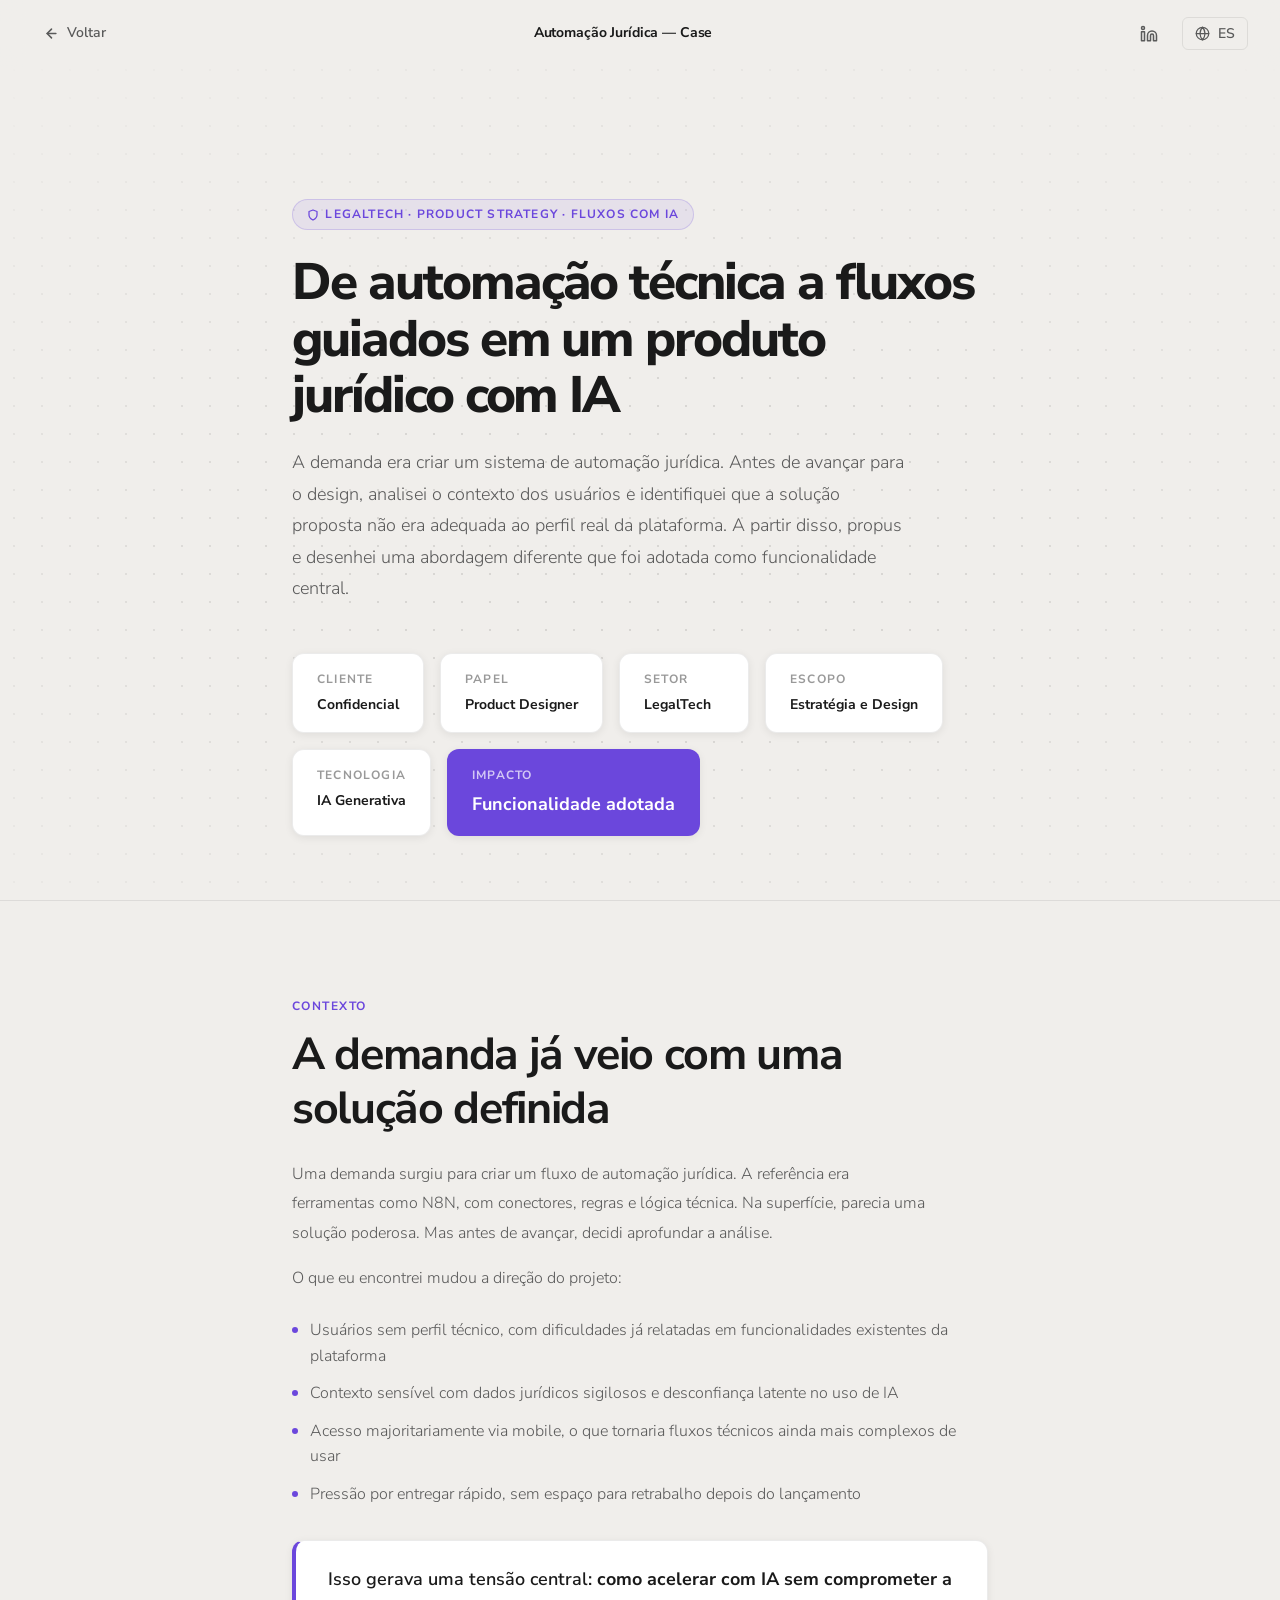
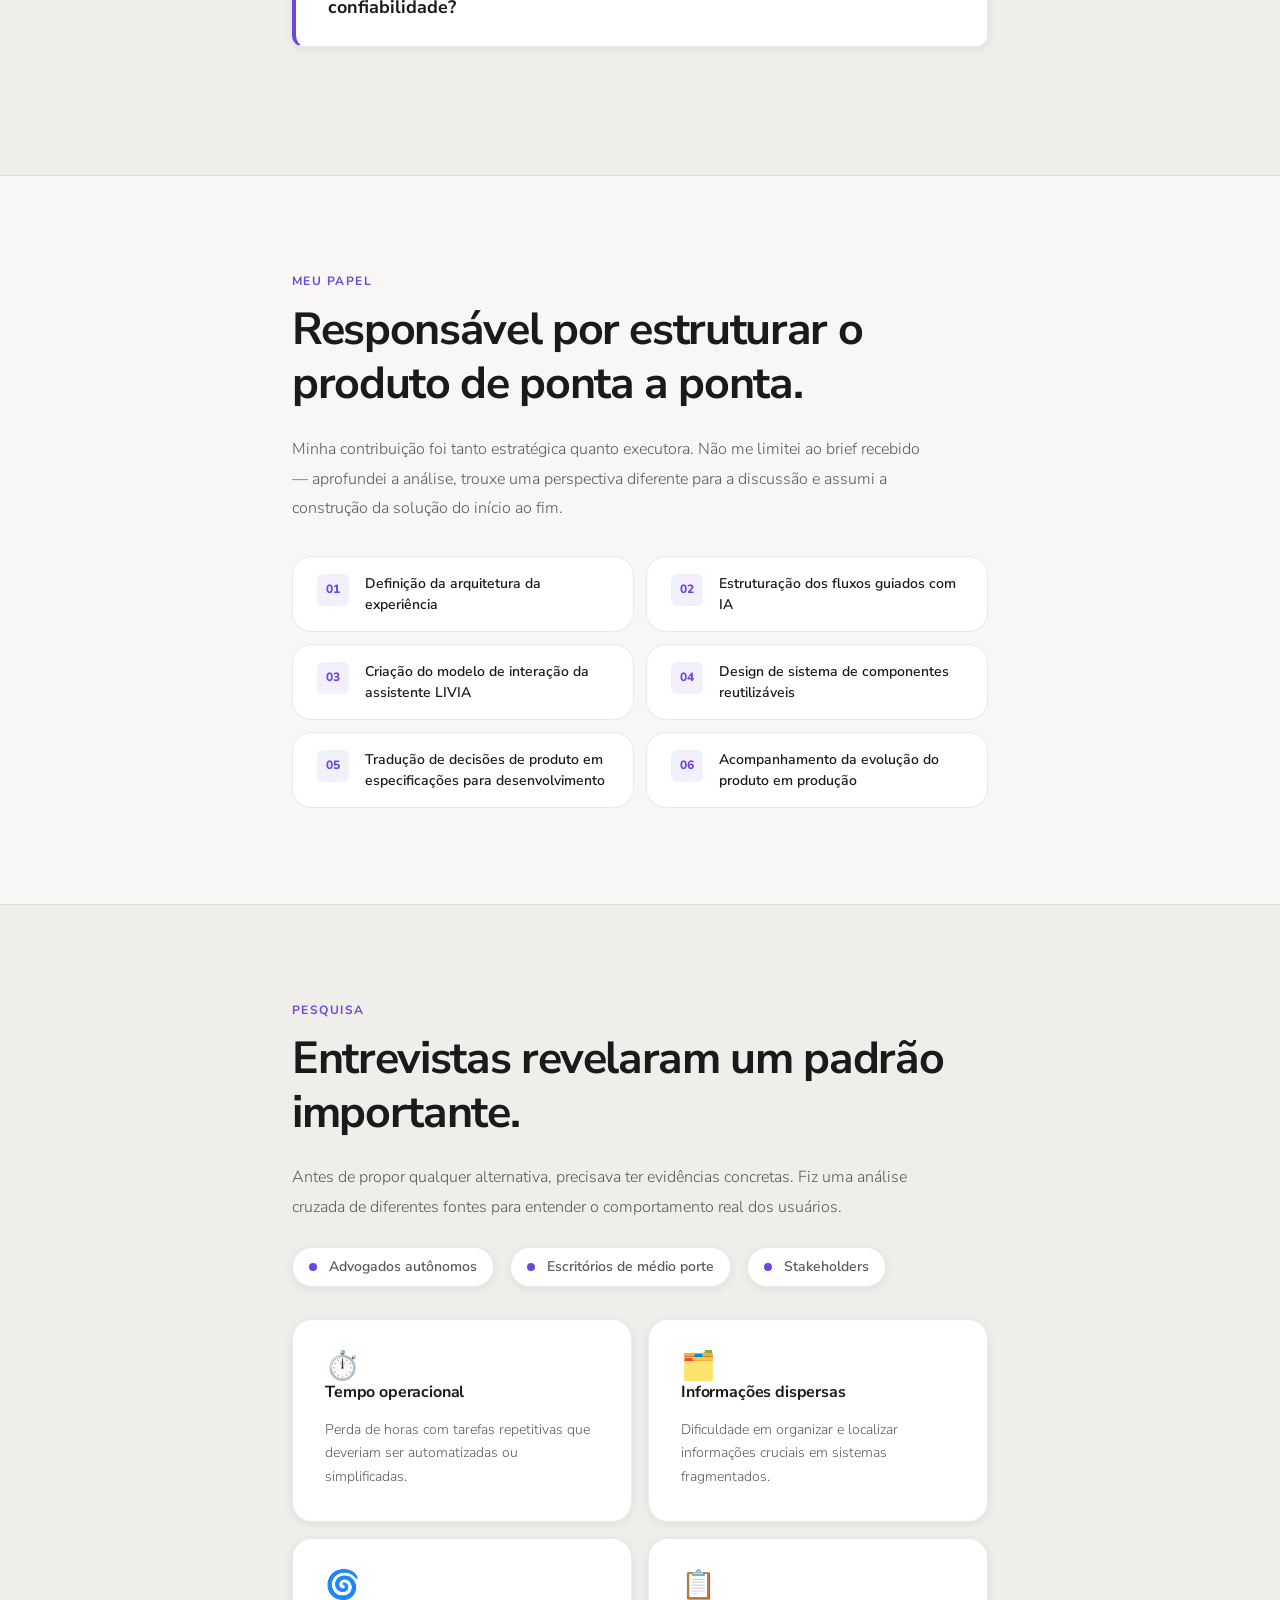
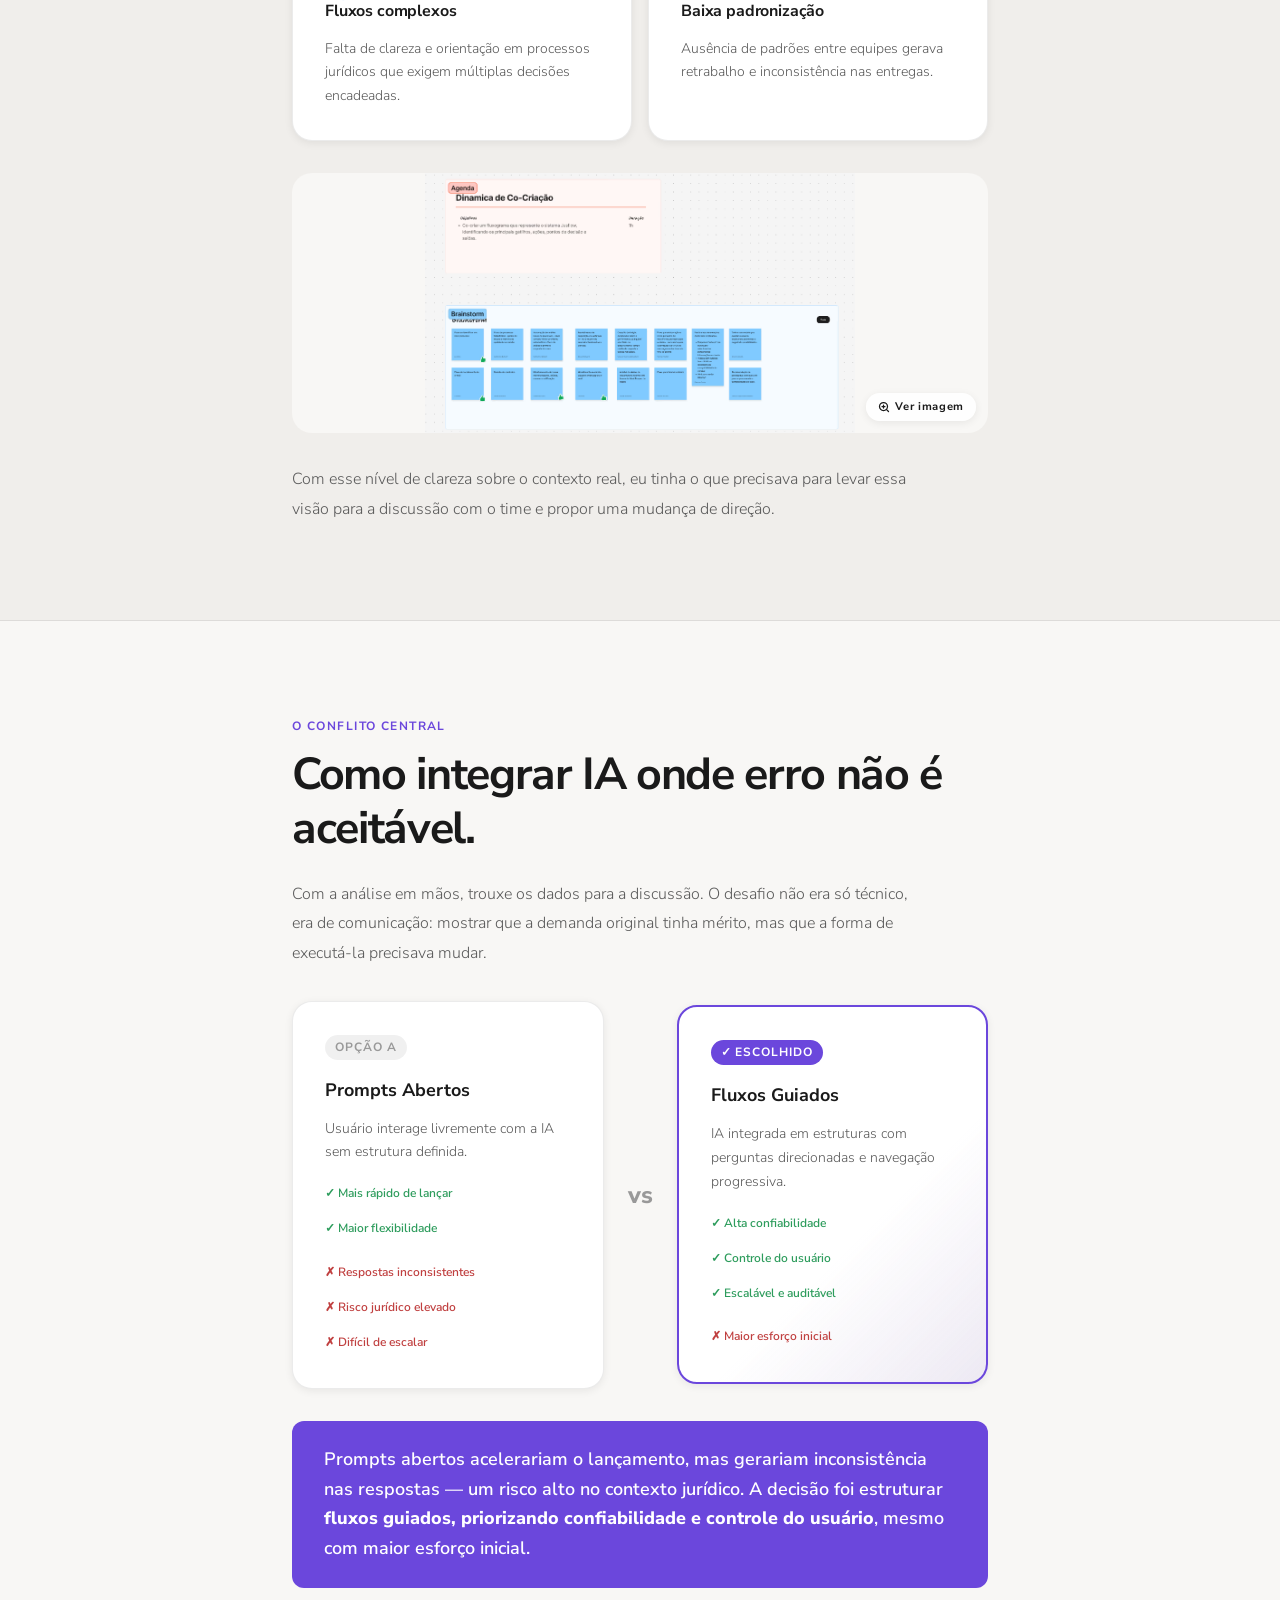
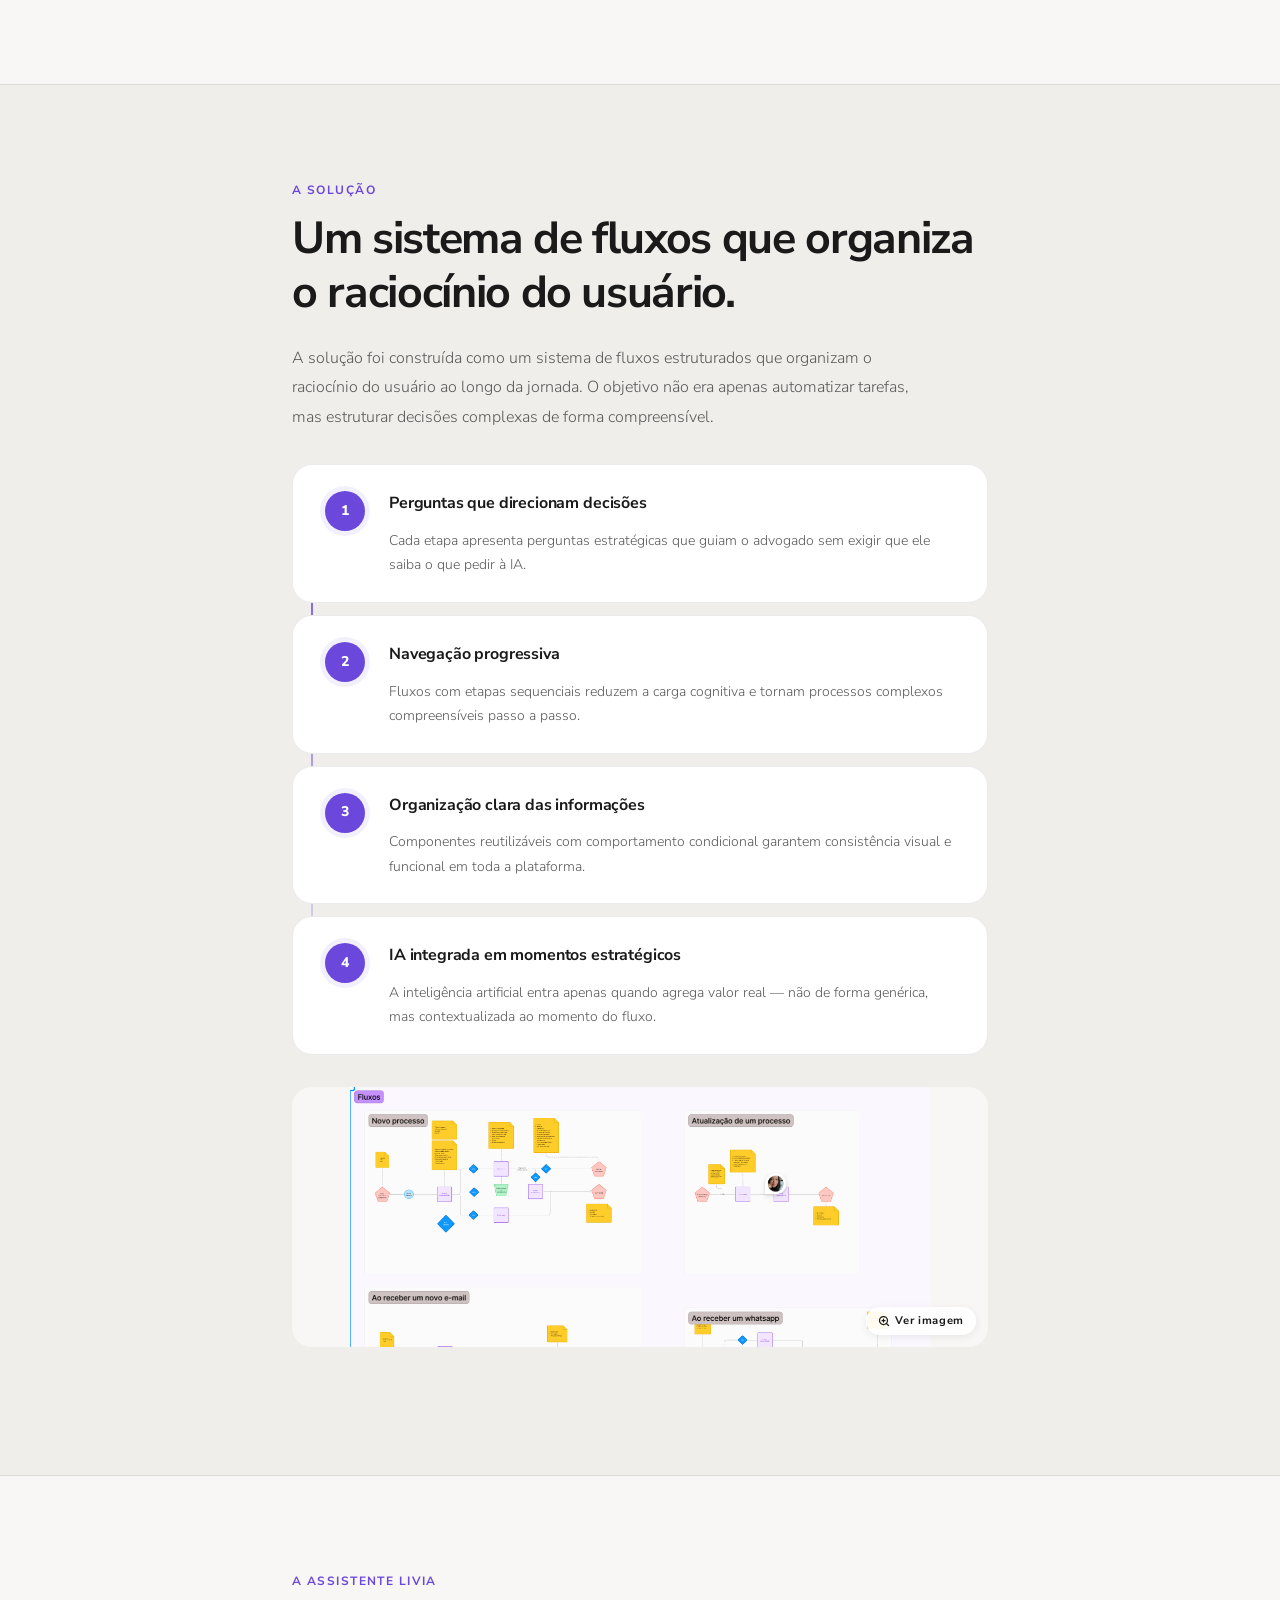
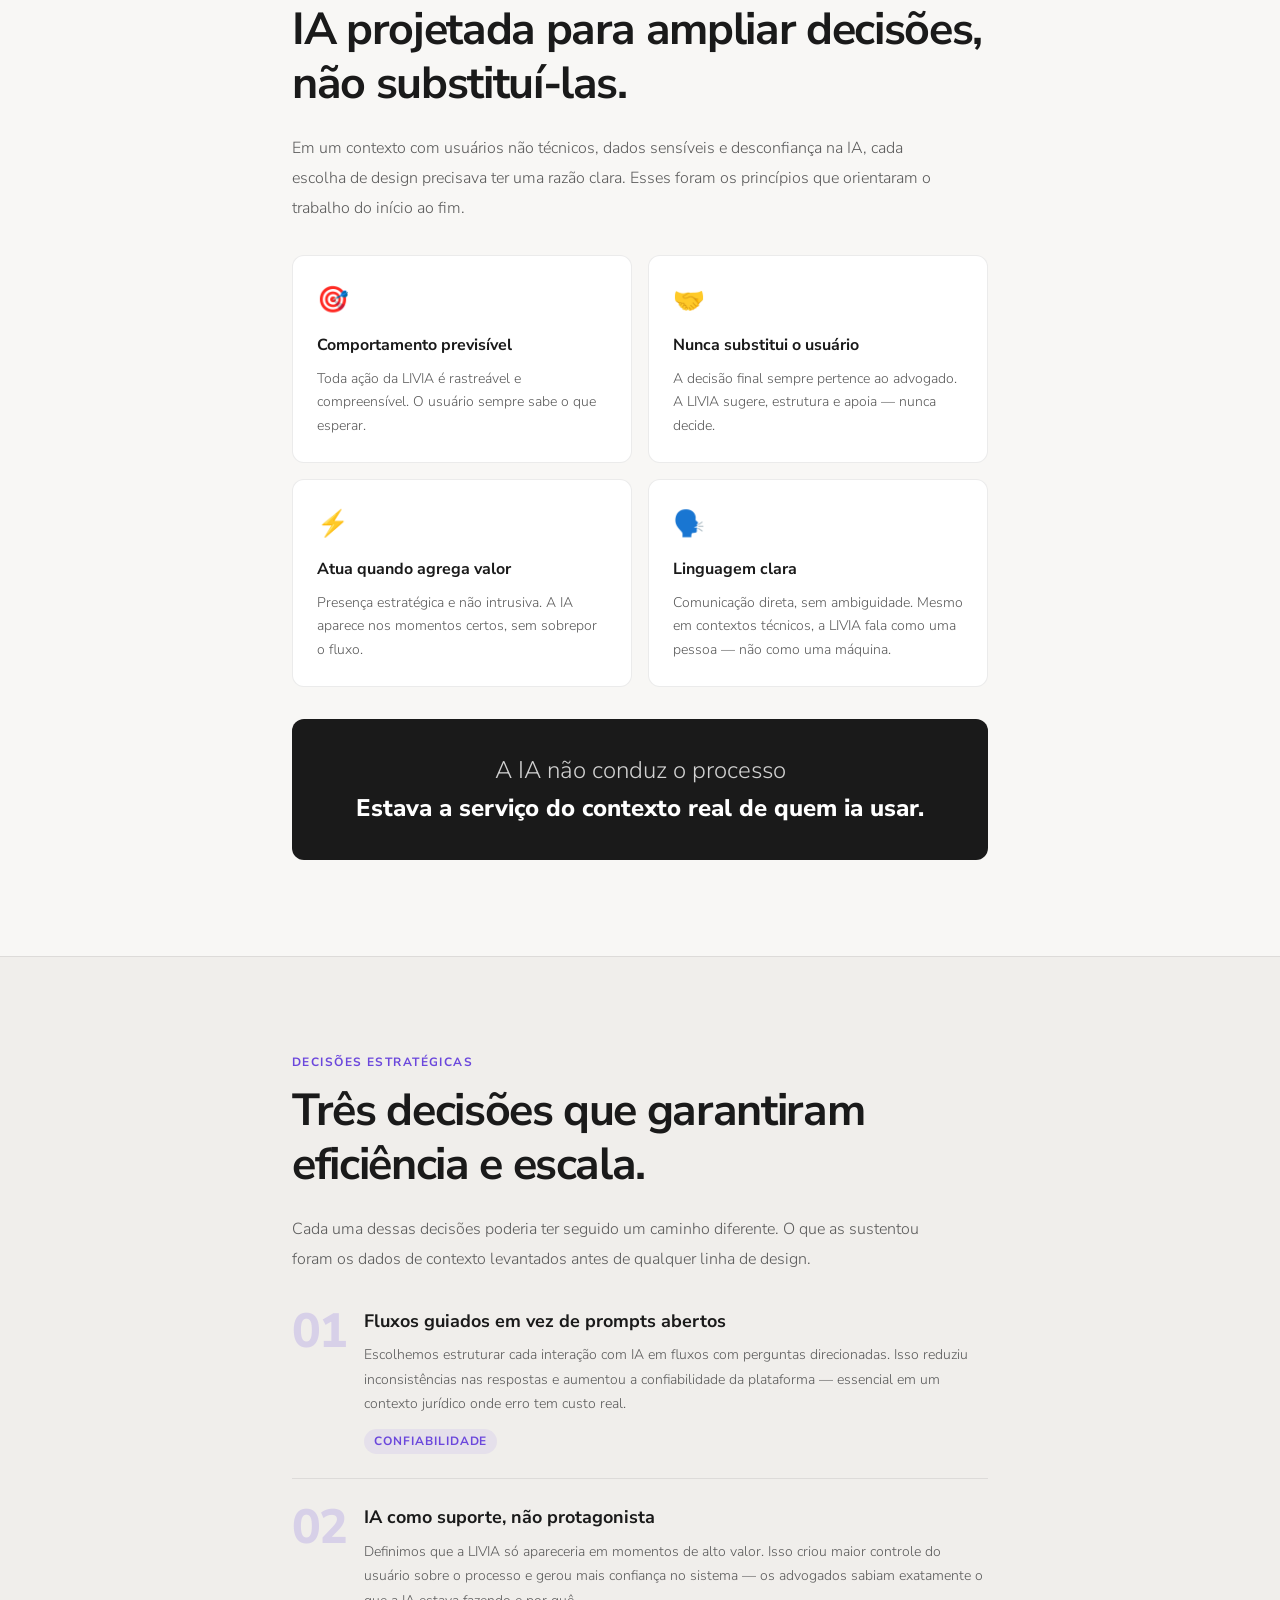
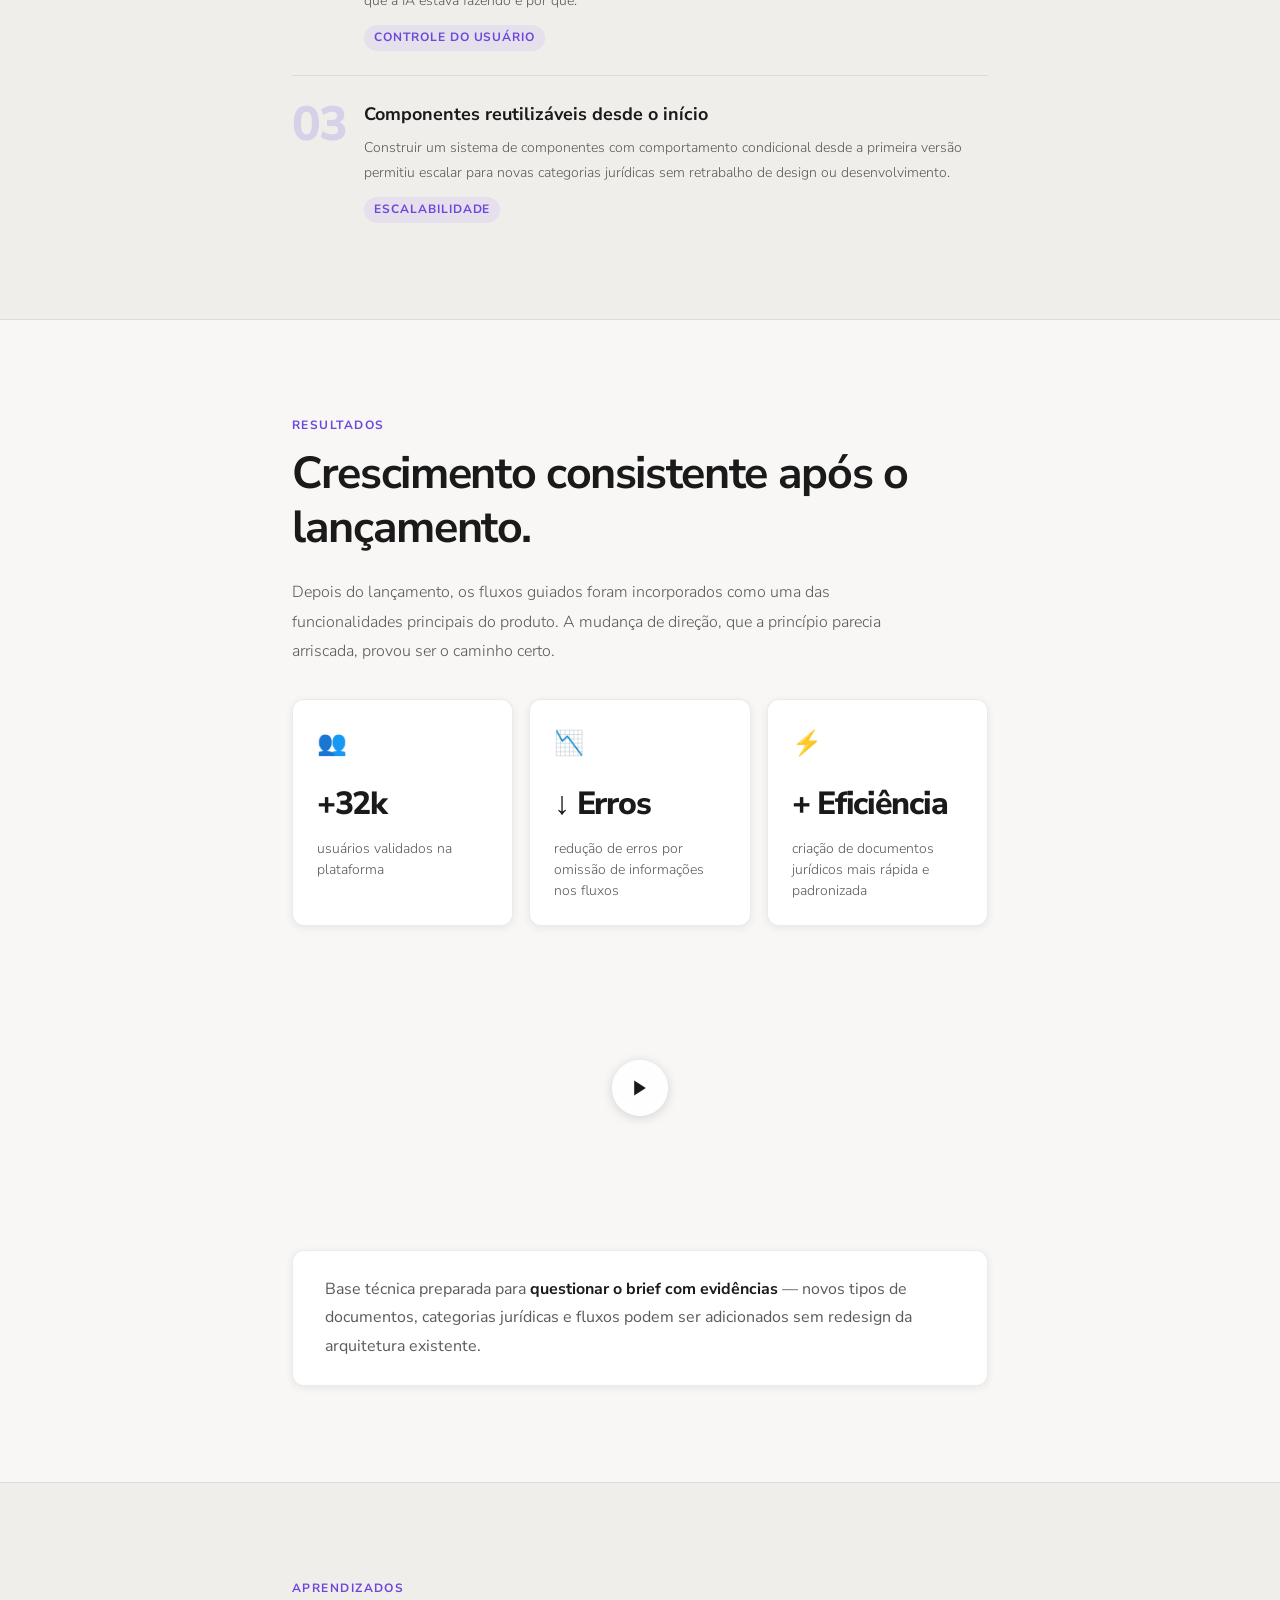
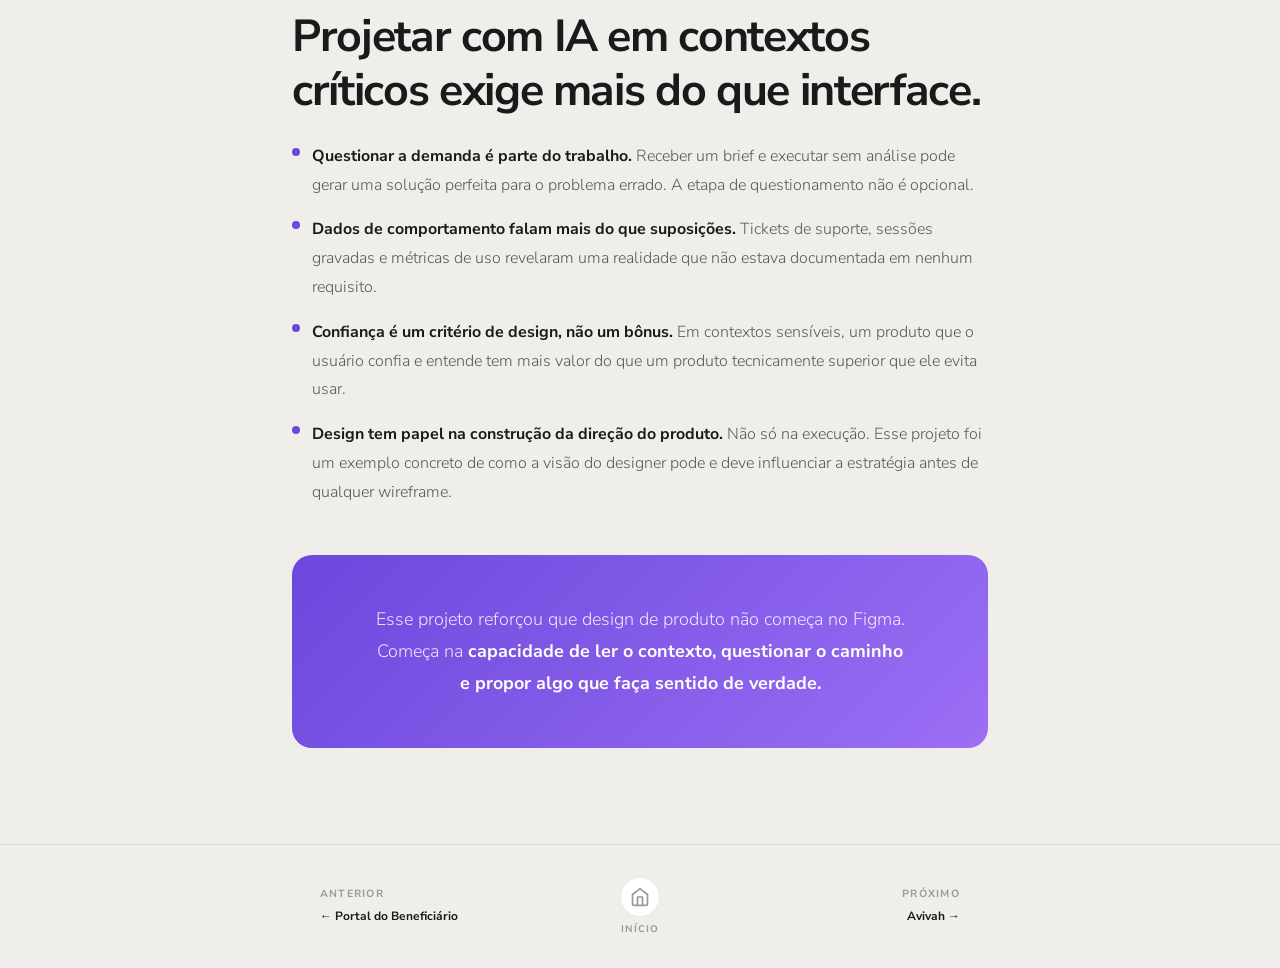
==== commit 1c659cdd: "update: portfolio v3" ====
--- a/case-forlex.html
+++ b/case-forlex.html
@@ -46,16 +46,16 @@
         <span data-i18n="forlex.badge">LegalTech · AI Product · B2B</span>
             </span>
 
-      <h1 class="case-hero__headline" data-i18n="forlex.headline">Como estruturamos decisões jurídicas com IA sem comprometer a confiabilidade — do zero a +32k usuários</h1>
+      <h1 class="case-hero__headline" data-i18n="forlex.headline">De automação técnica a fluxos guiados em um produto jurídico com IA</h1>
       
 
-      <p class="case-hero__sub" data-i18n="forlex.sub">Design de uma plataforma jurídica inteligente criada para estruturar processos legais, automatizar documentos e apoiar decisões complexas com IA. Atuei como Product Designer responsável pela arquitetura da experiência, definição dos fluxos com IA e modelo de interação da assistente LIVIA, da concepção até produção.</p>
+      <p class="case-hero__sub" data-i18n="forlex.sub">A demanda era criar um sistema de automação jurídica. Antes de avançar para o design, analisei o contexto dos usuários e identifiquei que a solução proposta não era adequada ao perfil real da plataforma. A partir disso, propus e desenhei uma abordagem diferente que foi adotada como funcionalidade central.</p>
       
 
       <div class="case-meta">
         <div class="case-meta__card">
           <div class="case-meta__label" data-i18n="case.meta.client">Cliente</div>
-          <div class="case-meta__value" data-i18n="forlex.val.client">Forlex</div>
+          <div class="case-meta__value" data-i18n="forlex.val.client">Confidencial</div>
         </div>
         <div class="case-meta__card">
           <div class="case-meta__label" data-i18n="case.meta.role">Papel</div>
@@ -67,7 +67,7 @@
         </div>
         <div class="case-meta__card">
           <div class="case-meta__label" data-i18n="case.meta.scope">Escopo</div>
-          <div class="case-meta__value" data-i18n="forlex.val.scope">End-to-end</div>
+          <div class="case-meta__value" data-i18n="forlex.val.scope">Estratégia e Design</div>
         </div>
         <div class="case-meta__card">
           <div class="case-meta__label" data-i18n="case.meta.tech">Tecnologia</div>
@@ -75,7 +75,7 @@
         </div>
         <div class="case-meta__card case-meta__card--accent">
           <div class="case-meta__label" data-i18n="case.meta.impact">Impacto</div>
-          <div class="case-meta__value" data-i18n="forlex.val.impact">+32k usuários</div>
+          <div class="case-meta__value" data-i18n="forlex.val.impact">Funcionalidade adotada</div>
         </div>
       </div>
     </div>
@@ -91,7 +91,7 @@
     <div class="container">
       <div class="reveal">
         <p class="section-eyebrow" data-i18n="forlex.s1.eye">Contexto</p>
-        <h2 class="section-title" data-i18n="forlex.s1.h2">O setor jurídico ainda depende de sistemas complexos e pouco orientados à decisão.</h2>
+        <h2 class="section-title" data-i18n="forlex.s1.h2">A demanda já veio com uma solução definida</h2>
         <p class="section-body" data-i18n="forlex.c.p1c">
           Mais do que lidar com tarefas repetitivas, advogados precisam estruturar raciocínios complexos ao longo de seus processos — algo que as ferramentas existentes não resolvem.
         </p>
@@ -191,7 +191,7 @@
         <div class="research-profiles">
           <div class="research-profile" data-i18n="forlex.p.prof1">Advogados autônomos</div>
           <div class="research-profile" data-i18n="forlex.p.prof2">Escritórios de médio porte</div>
-          <div class="research-profile" data-i18n="forlex.p.prof3">Alto volume de processos</div>
+          <div class="research-profile" data-i18n="forlex.p.prof3">Stakeholders</div>
         </div>
 
         <div class="pain-cards">
@@ -368,8 +368,8 @@
   <section class="case-section case-section--alt">
     <div class="container">
       <div class="reveal">
-        <p class="section-eyebrow" data-i18n="forlex.s6.eye">A Assistente LIVIA</p>
-        <h2 class="section-title" data-i18n="forlex.s6.h2">IA projetada para ampliar decisões, não substituí-las.</h2>
+        <p class="section-eyebrow" data-i18n="forlex.s6.eye">Princípios de Design</p>
+        <h2 class="section-title" data-i18n="forlex.s6.h2">Quatro premissas que guiaram cada decisão ao longo do projeto.</h2>
         <p class="section-body" data-i18n="forlex.livia.pb">
           A assistente LIVIA foi projetada para atuar como suporte contextual ao usuário — presente nos momentos certos, invisível quando não é necessária.
         </p>
@@ -397,19 +397,8 @@
           </div>
         </div>
 
-        <!-- Placeholder interface LIVIA -->
-        <!-- ============================================================
-             📸 IMAGEM 3 — Seção: A ASSISTENTE LIVIA
-             Coloque aqui: interface da LIVIA, chat, sugestões
-             Como usar:
-             ============================================================ -->
-        <div class="img-wrap">
-          <img src="images/assistente-forlex.avif" alt="Interface da assistente LIVIA — Forlex" class="case-img" />
-          <span class="img-wrap__zoom"><svg xmlns="http://www.w3.org/2000/svg" width="12" height="12" viewBox="0 0 24 24" fill="none" stroke="currentColor" stroke-width="2.5" stroke-linecap="round" stroke-linejoin="round"><circle cx="11" cy="11" r="8"/><path d="m21 21-4.35-4.35"/><path d="M11 8v6M8 11h6"/></svg>Ver imagem</span>
-        </div>
-
         <div class="livia-tagline">
-          <p>A IA não conduz o processo —<br><strong data-i18n="forlex.livia.strong">ela amplifica a capacidade do usuário de decidir.</strong></p>
+          <p>A IA não conduz o processo<br><strong data-i18n="forlex.livia.strong">ela amplifica a capacidade do usuário de decidir.</strong></p>
         </div>
       </div>
     </div>
@@ -504,6 +493,22 @@
           </div>
         </div>
 
+        <div class="img-wrap" id="videoThumb" style="margin-top: var(--space-8); cursor: pointer; position: relative;">
+          <video
+            src="images/Jusflow.webm"
+            muted
+            playsinline
+            preload="metadata"
+            class="case-img"
+            style="width:100%; border-radius: var(--radius-md); pointer-events: none;">
+          </video>
+          <div style="position:absolute; inset:0; display:flex; align-items:center; justify-content:center; border-radius: var(--radius-md);">
+            <div style="width:56px; height:56px; background:rgba(255,255,255,0.9); border-radius:50%; display:flex; align-items:center; justify-content:center; box-shadow: 0 2px 12px rgba(0,0,0,0.15);">
+              <svg xmlns="http://www.w3.org/2000/svg" width="20" height="20" viewBox="0 0 24 24" fill="currentColor"><polygon points="5 3 19 12 5 21 5 3"/></svg>
+            </div>
+          </div>
+        </div>
+
         <div style="margin-top: var(--space-8); padding: var(--space-6) var(--space-8); background: var(--surface); border: 1px solid var(--border); border-radius: var(--radius-md); box-shadow: var(--shadow-sm)">
           <p style="font-size: var(--size-base); font-weight: 400; color: var(--text-secondary); line-height: 1.8">
             Base técnica preparada para <strong style="color: var(--text-primary)" data-i18n="forlex.res.strong">escalar novas funcionalidades com IA</strong> — novos tipos de documentos, categorias jurídicas e fluxos podem ser adicionados sem redesign da arquitetura existente.
@@ -530,31 +535,29 @@
     <div class="container">
       <div class="reveal">
         <p class="section-eyebrow" data-i18n="forlex.s9.eye">Aprendizados</p>
-        <h2 class="section-title" data-i18n="forlex.s9.h2">Projetar com IA em contextos críticos exige mais do que interface.</h2>
+        <h2 class="section-title" data-i18n="forlex.s9.h2">O que esse projeto reforçou sobre o papel do design no produto.</h2>
 
         <div class="learnings-list">
           <div class="learning">
             <div class="learning__dot"></div>
-            <div class="learning__text" data-i18n="forlex.learn.full1"><strong data-i18n="forlex.learn.1s">Previsibilidade é mais importante que flexibilidade.</strong> Em contextos onde erro tem custo real, consistência supera liberdade. Usuários confiam mais no que entendem.</div>
+            <div class="learning__text" data-i18n="forlex.learn.full1"></div>
           </div>
           <div class="learning">
             <div class="learning__dot"></div>
-            <div class="learning__text" data-i18n="forlex.learn.full2"><strong data-i18n="forlex.learn.2s">Controle do usuário não é opcional.</strong> Quando a IA está presente, o usuário precisa saber o que ela está fazendo, por quê, e ter a opção de discordar.</div>
+            <div class="learning__text" data-i18n="forlex.learn.full2"></div>
           </div>
           <div class="learning">
             <div class="learning__dot"></div>
-            <div class="learning__text" data-i18n="forlex.learn.full3"><strong data-i18n="forlex.learn.3s">Estruturar decisões gera mais valor do que automatizar tarefas.</strong> O problema real não era velocidade — era clareza. Fluxos que organizam o raciocínio têm impacto muito maior do que atalhos.</div>
+            <div class="learning__text" data-i18n="forlex.learn.full3"></div>
           </div>
           <div class="learning">
             <div class="learning__dot"></div>
-            <div class="learning__text" data-i18n="forlex.learn.full4"><strong data-i18n="forlex.learn.4s">Arquitetura bem definida reduz o custo de evolução do produto.</strong> Investir em componentes reutilizáveis desde o início multiplica a velocidade do time em todas as fases seguintes.</div>
+            <div class="learning__text" data-i18n="forlex.learn.full4"></div>
           </div>
         </div>
 
         <div class="closing-statement">
-          <p>
-            Esse projeto reforçou meu papel como designer atuando na <strong data-i18n="forlex.final.strong">interseção entre produto, tecnologia e estratégia</strong> — onde as decisões de design têm impacto direto no negócio e na confiança do usuário.
-          </p>
+          <p data-i18n="forlex.final.p2"></p>
         </div>
       </div>
     </div>
@@ -658,5 +661,38 @@
     })();
   </script>
   <script src="i18n.js"></script>
+
+  <!-- Video Lightbox -->
+  <div id="videoLightbox" style="opacity:0; pointer-events:none; display:flex; position:fixed; inset:0; background:rgba(0,0,0,0.85); z-index:9999; align-items:center; justify-content:center; transition: opacity 0.2s ease;">
+    <button id="videoLbClose" style="position:absolute; top:1.5rem; right:1.5rem; background:none; border:none; color:white; cursor:pointer;">
+      <svg xmlns="http://www.w3.org/2000/svg" width="28" height="28" viewBox="0 0 24 24" fill="none" stroke="currentColor" stroke-width="2.5" stroke-linecap="round" stroke-linejoin="round"><path d="M18 6 6 18"/><path d="m6 6 12 12"/></svg>
+    </button>
+    <video id="videoLbPlayer" src="images/Jusflow.webm" controls style="max-width:90vw; max-height:85vh; border-radius:8px;"></video>
+  </div>
+
+  <script>
+    (function() {
+      const thumb = document.getElementById('videoThumb');
+      const lb = document.getElementById('videoLightbox');
+      const player = document.getElementById('videoLbPlayer');
+      const closeBtn = document.getElementById('videoLbClose');
+      thumb.addEventListener('click', () => {
+        lb.style.opacity = '1';
+        lb.style.pointerEvents = 'auto';
+        document.body.style.overflow = 'hidden';
+        player.play();
+      });
+      function closeLb() {
+        lb.style.opacity = '0';
+        lb.style.pointerEvents = 'none';
+        document.body.style.overflow = '';
+        player.pause();
+        player.currentTime = 0;
+      }
+      closeBtn.addEventListener('click', closeLb);
+      lb.addEventListener('click', e => { if (e.target === lb) closeLb(); });
+      document.addEventListener('keydown', e => { if (e.key === 'Escape') closeLb(); });
+    })();
+  </script>
 </body>
 </html>
--- a/css/case-forlex.css
+++ b/css/case-forlex.css
@@ -330,10 +330,11 @@
       background: var(--surface);
       border: 1px solid var(--border);
       border-radius: var(--radius-lg);
-      padding: var(--space-5) var(--space-6);
+      padding: var(--space-4) var(--space-6);
       display: flex;
       align-items: flex-start;
       gap: var(--space-4);
+      overflow: hidden;
       transition: transform var(--dur-base) var(--ease), box-shadow var(--dur-base) var(--ease);
       min-height: 56px;
     }
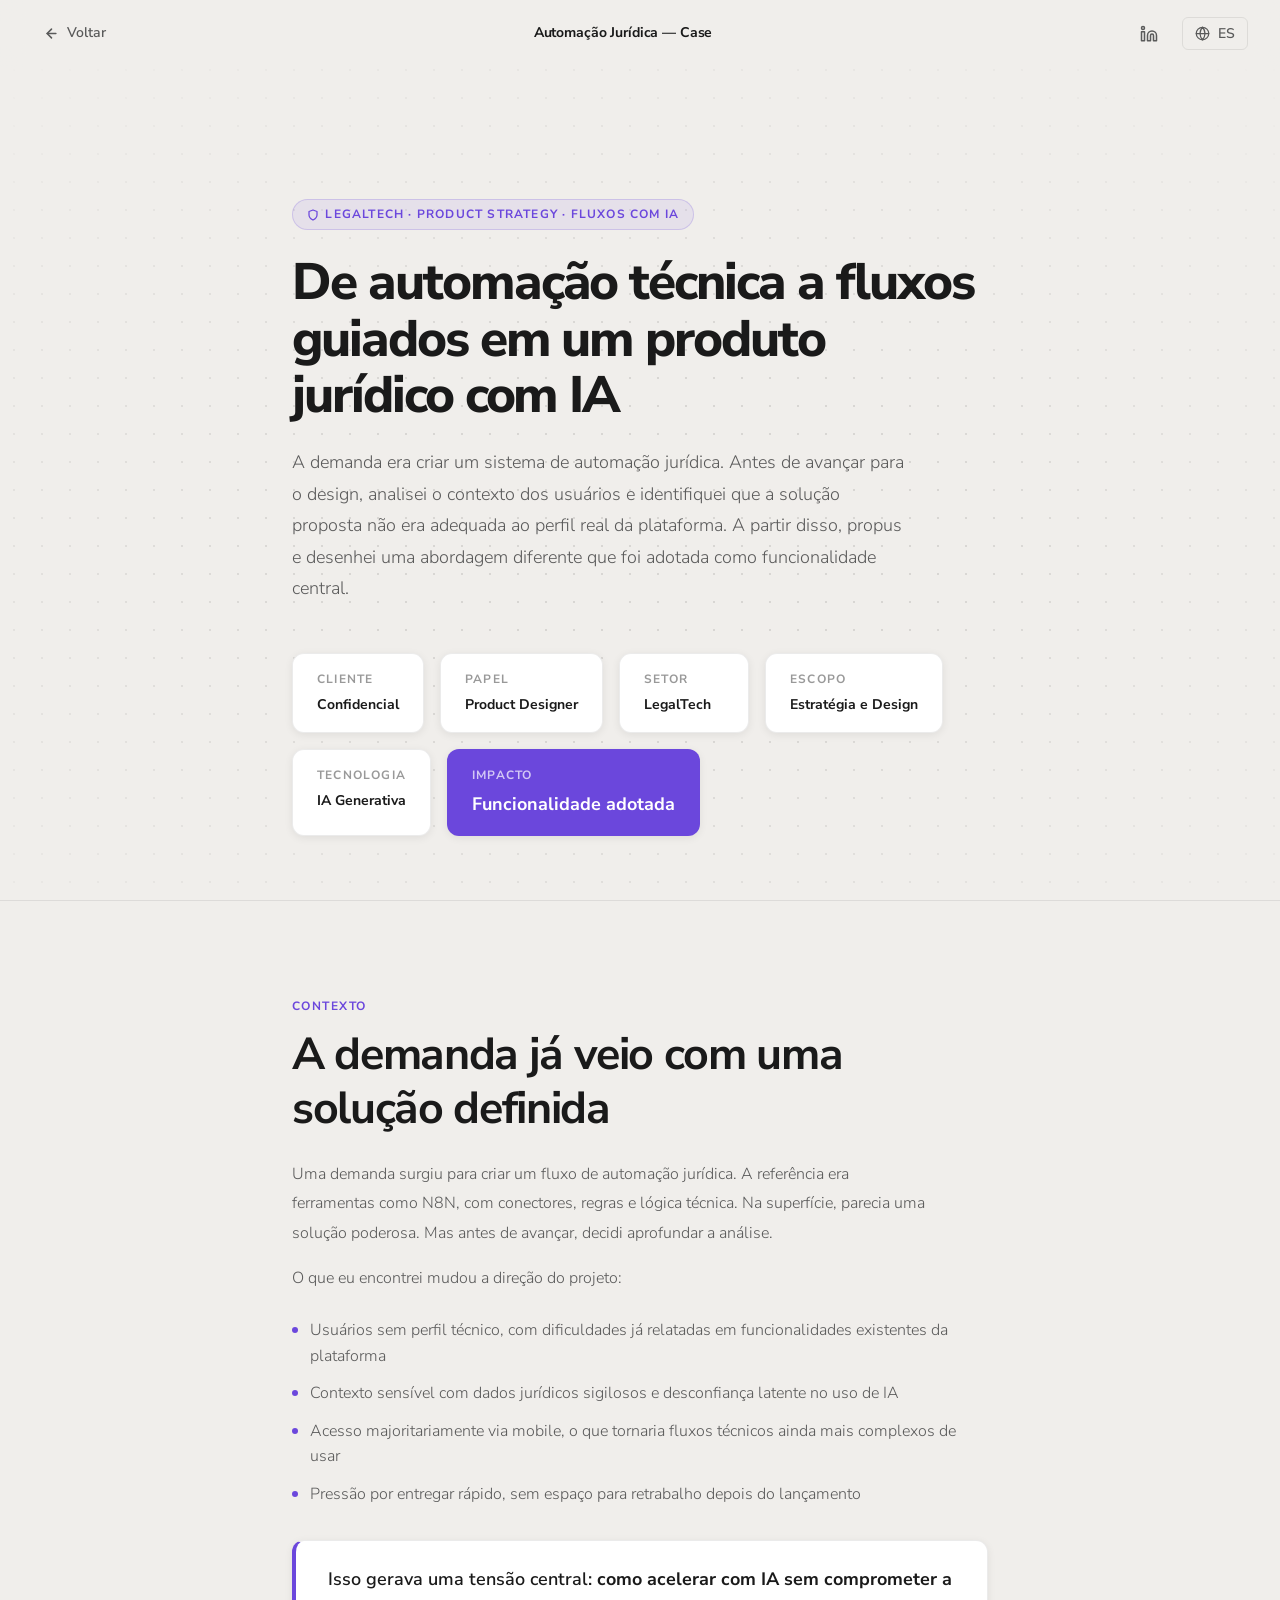
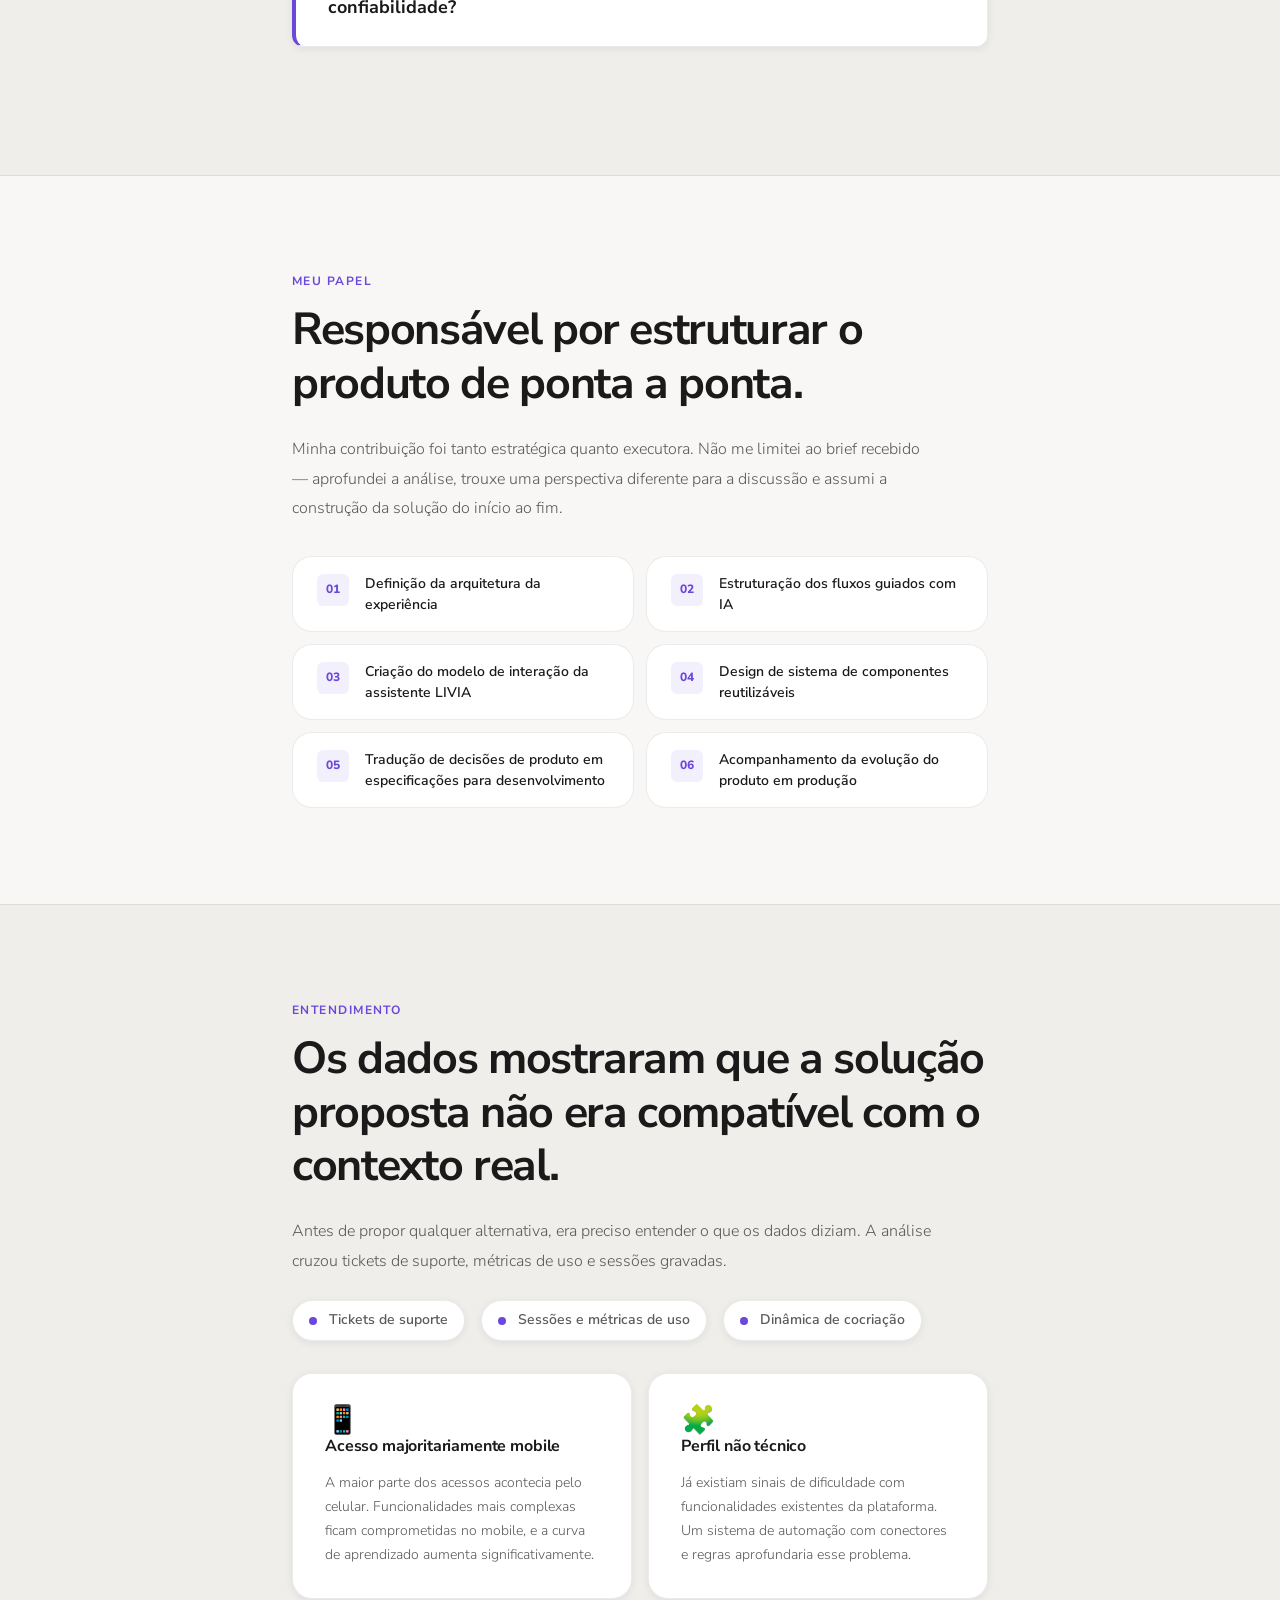
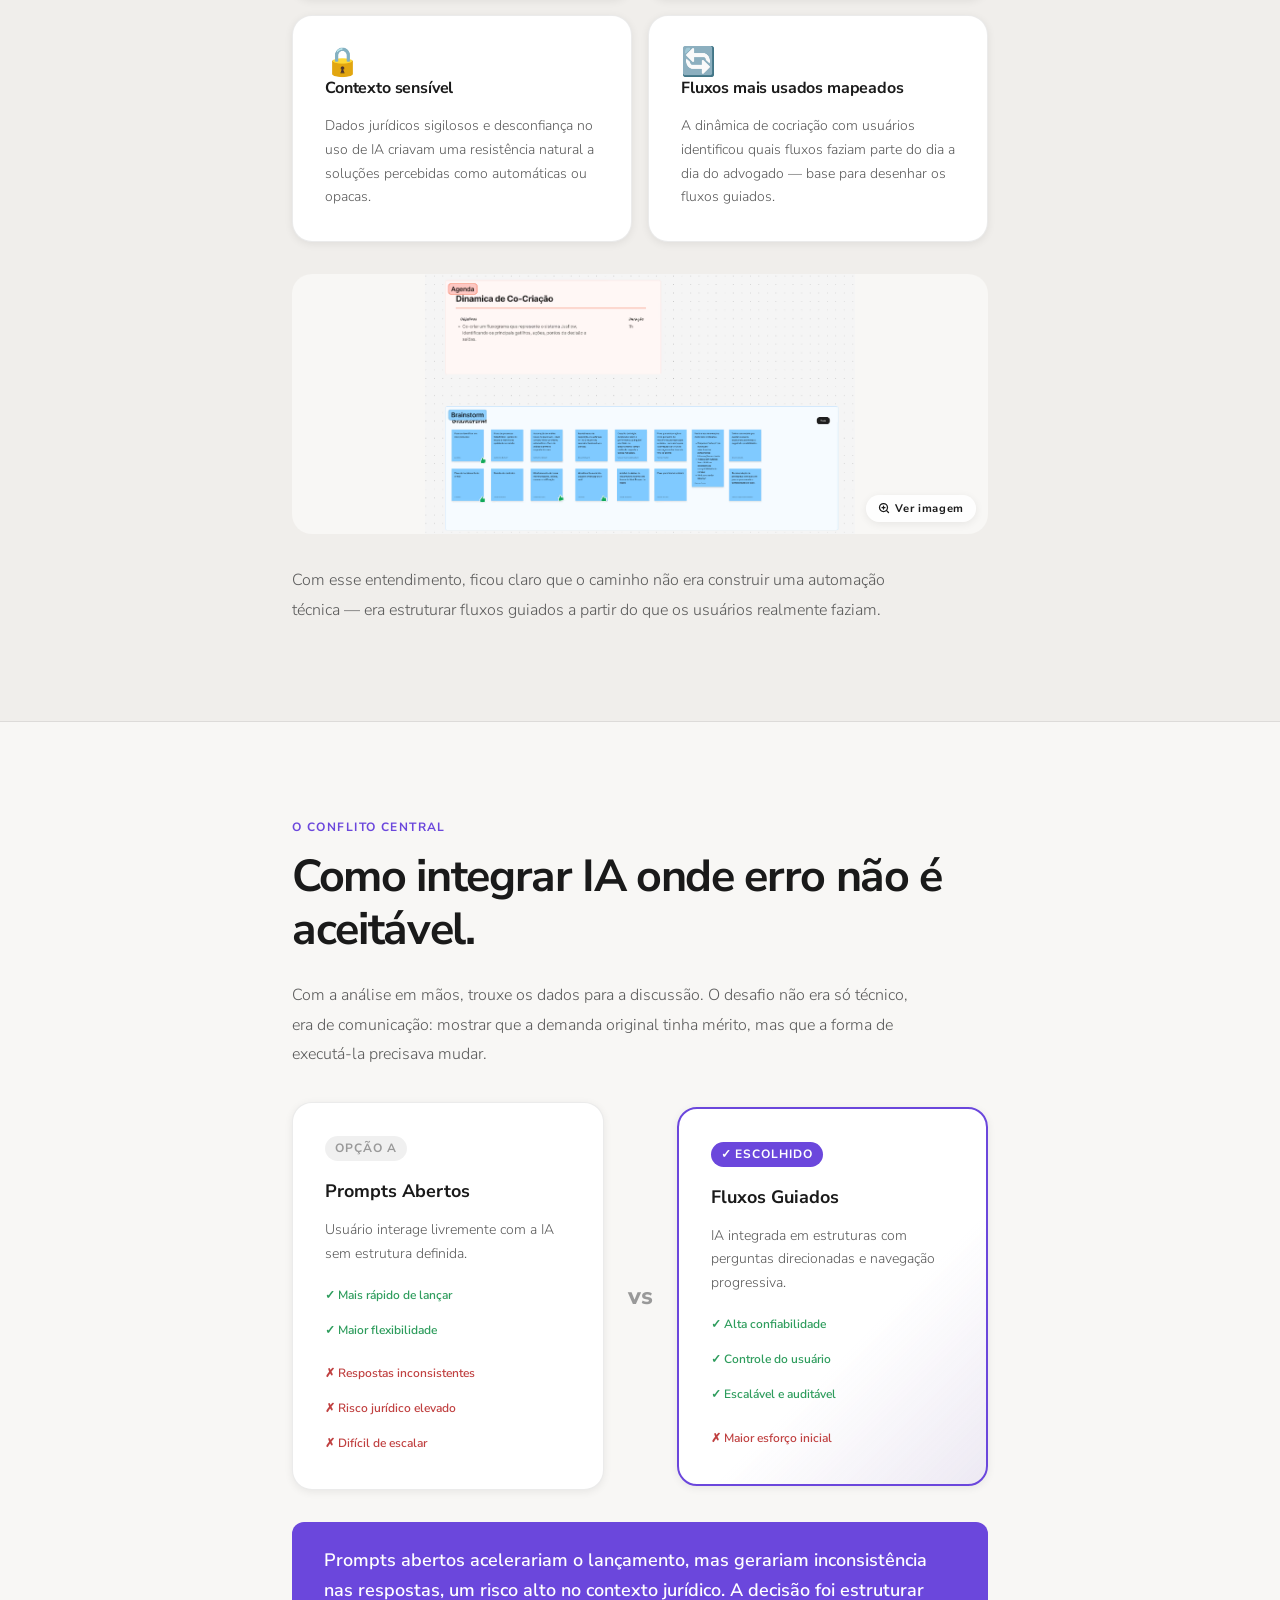
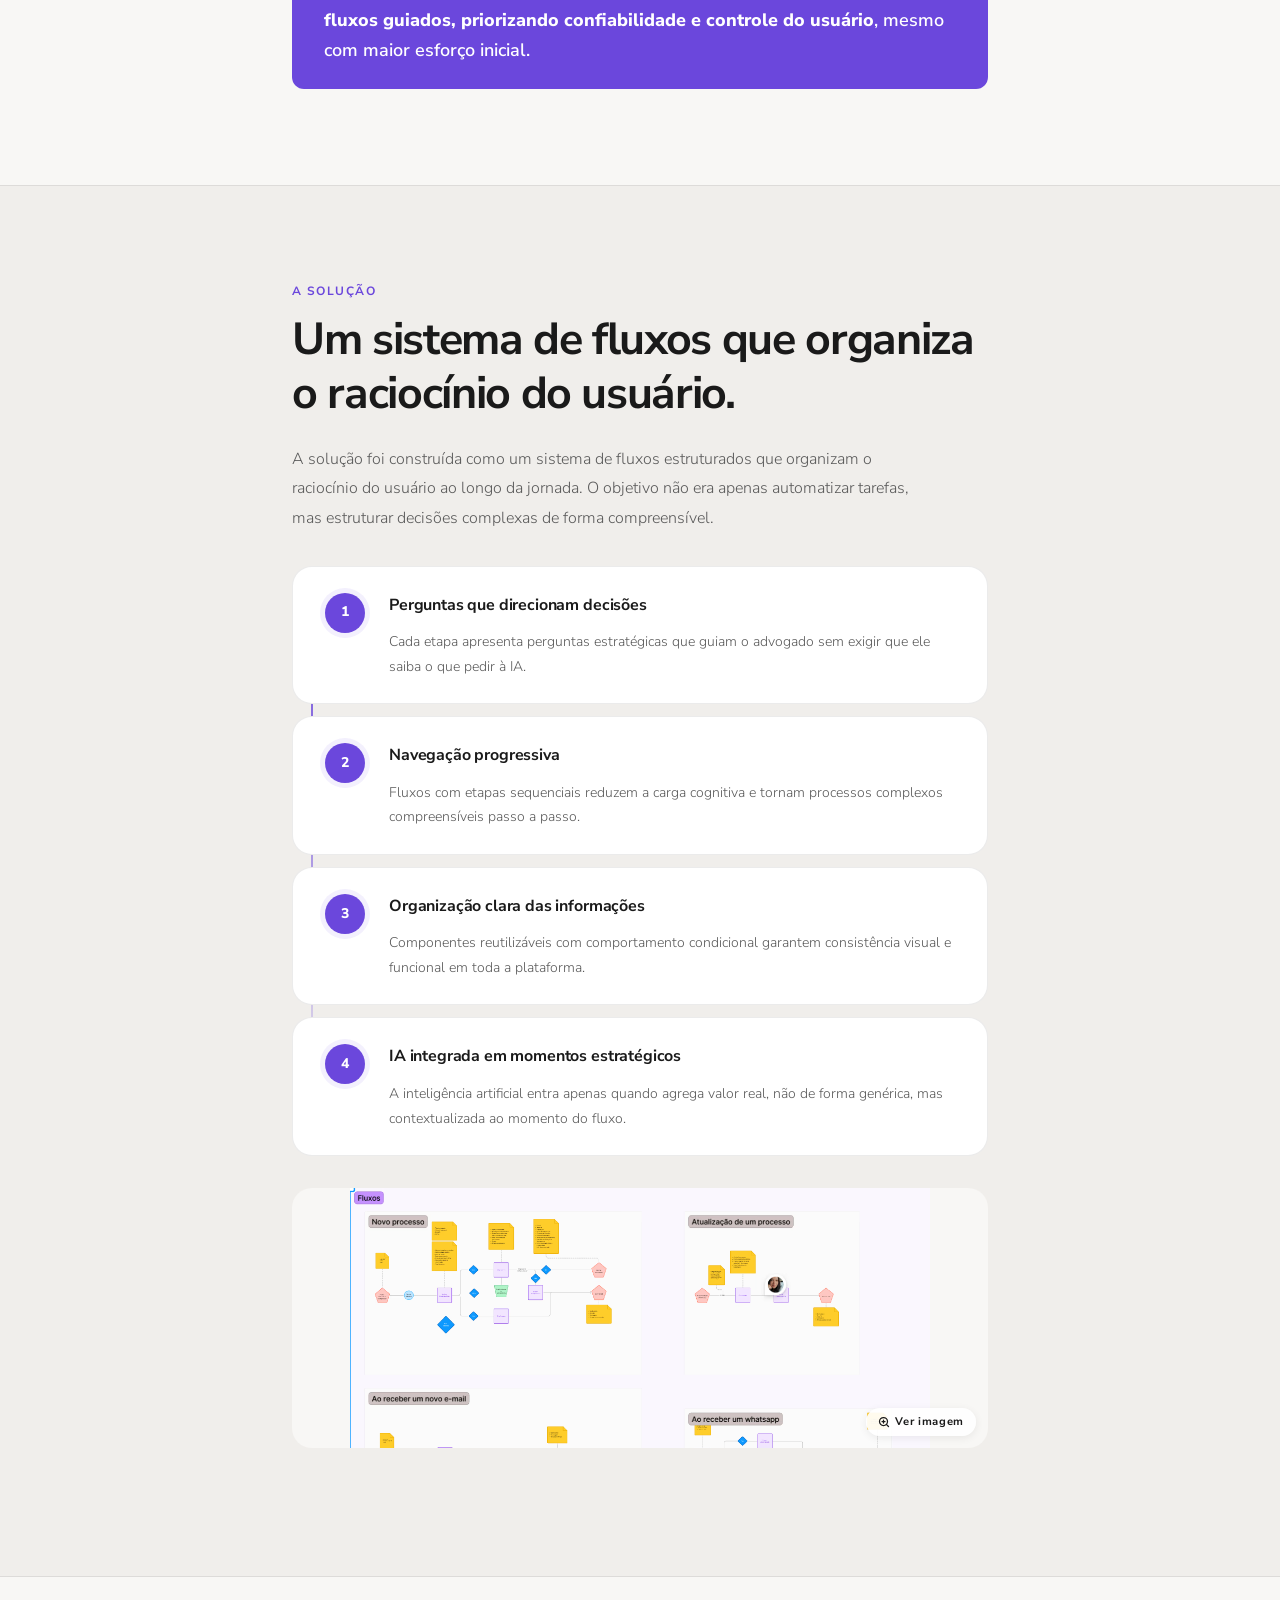
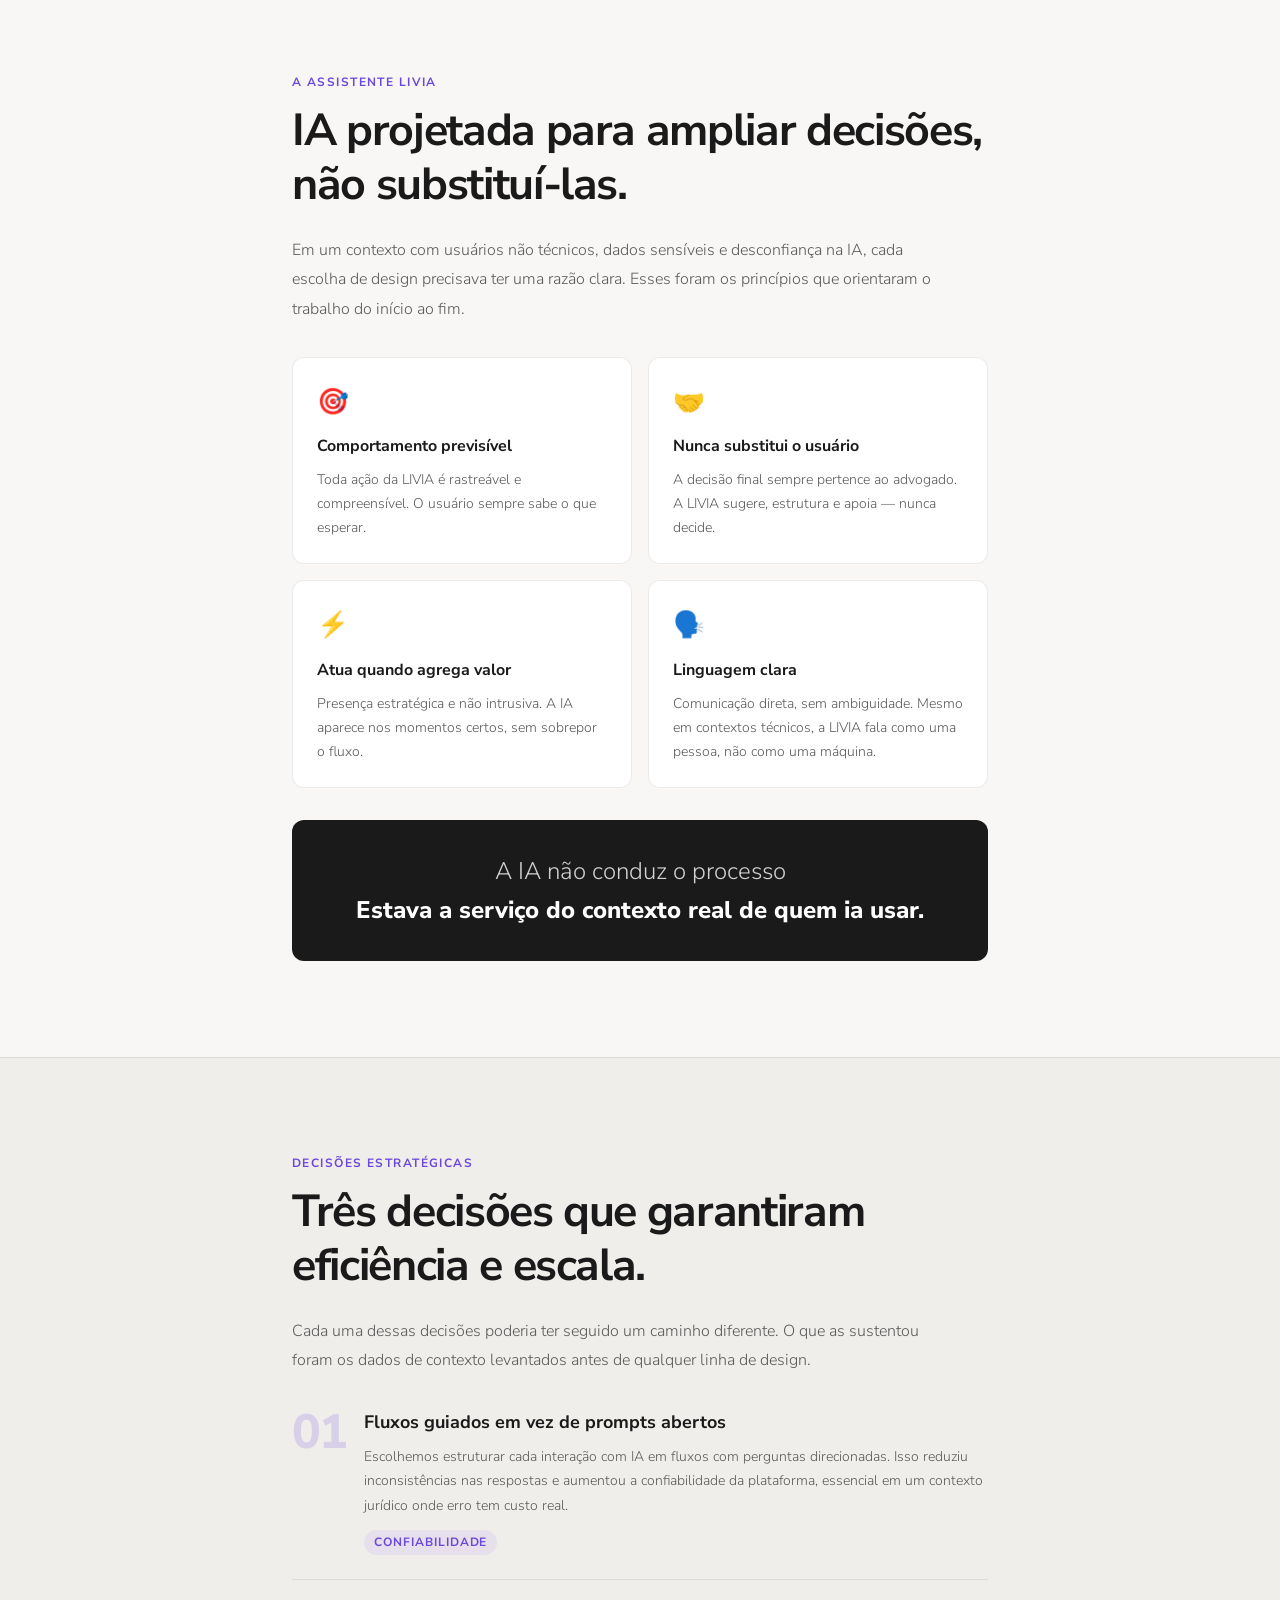
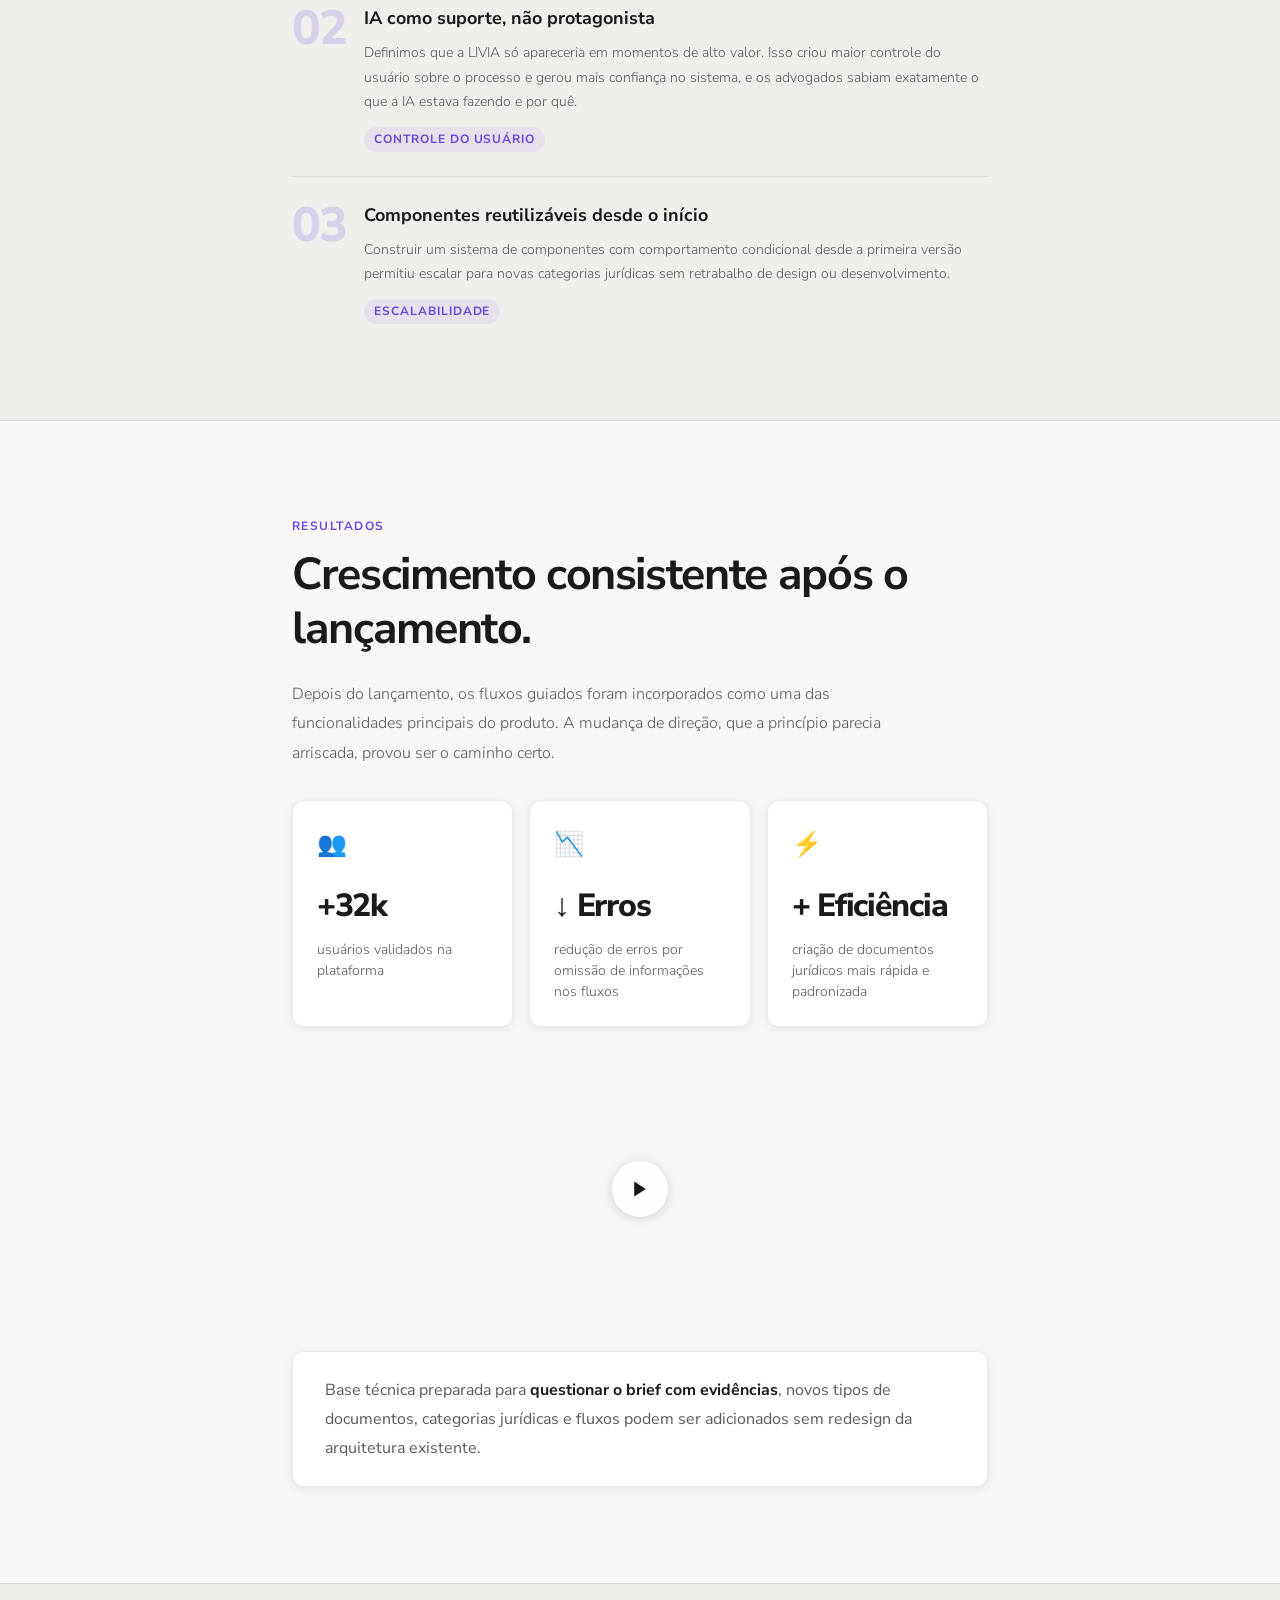
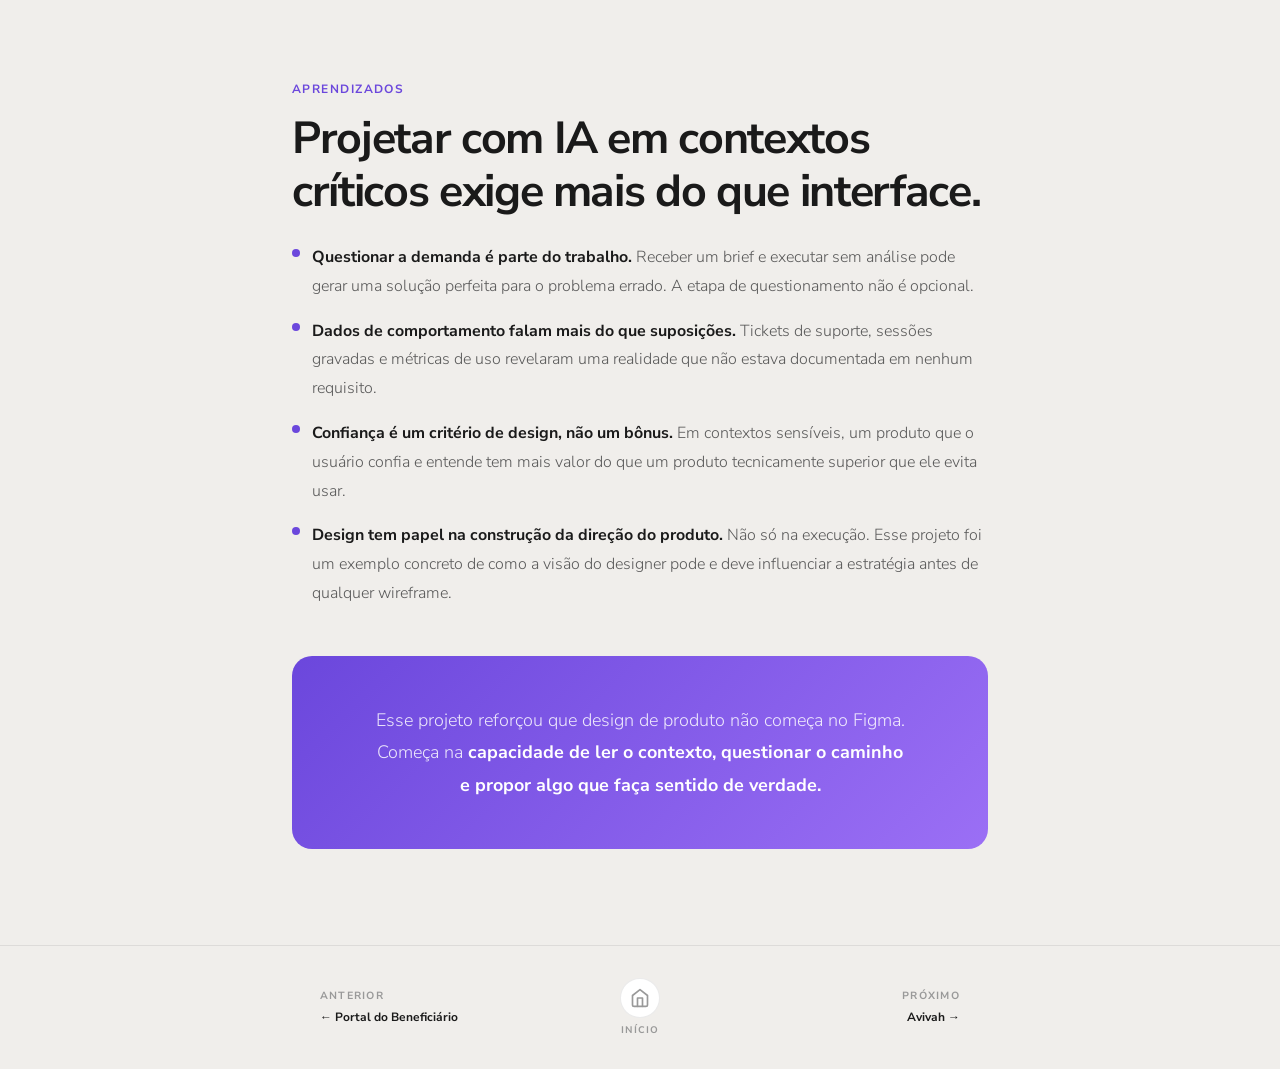
==== commit 6c5813b9: "update: ajuste no portfolio" ====
--- a/case-forlex.html
+++ b/case-forlex.html
@@ -23,7 +23,7 @@
       <svg xmlns="http://www.w3.org/2000/svg" width="15" height="15" viewBox="0 0 24 24" fill="none" stroke="currentColor" stroke-width="2.5" stroke-linecap="round" stroke-linejoin="round"><path d="m12 19-7-7 7-7"/><path d="M19 12H5"/></svg>
       Voltar
     </a>
-    <span class="nav__title" data-i18n="forlex.nav.title">Forlex — Case</span>
+    <span class="nav__title" data-i18n="forlex.nav.title">Forlex, Case</span>
     <div style="display:flex;align-items:center;gap:0.75rem">
         <a href="https://www.linkedin.com/in/lorrainealmeidaaraujo/" target="_blank" rel="noopener" class="nav__link" aria-label="LinkedIn">
           <svg xmlns="http://www.w3.org/2000/svg" width="18" height="18" viewBox="0 0 24 24" fill="none" stroke="currentColor" stroke-width="2" stroke-linecap="round" stroke-linejoin="round"><path d="M16 8a6 6 0 0 1 6 6v7h-4v-7a2 2 0 0 0-2-2 2 2 0 0 0-2 2v7h-4v-7a6 6 0 0 1 6-6z"/><rect width="4" height="12" x="2" y="9"/><circle cx="4" cy="4" r="2"/></svg>
@@ -37,7 +37,7 @@
 
 
   <!-- ════════════════════════════
-       PÁGINA 1 — HERO
+       PÁGINA 1 , HERO
   ════════════════════════════ -->
   <section class="case-hero">
     <div class="container case-hero__inner">
@@ -85,7 +85,7 @@
 
 
   <!-- ════════════════════════════
-       PÁGINA 2 — CONTEXTO
+       PÁGINA 2 , CONTEXTO
   ════════════════════════════ -->
   <section class="case-section">
     <div class="container">
@@ -93,7 +93,7 @@
         <p class="section-eyebrow" data-i18n="forlex.s1.eye">Contexto</p>
         <h2 class="section-title" data-i18n="forlex.s1.h2">A demanda já veio com uma solução definida</h2>
         <p class="section-body" data-i18n="forlex.c.p1c">
-          Mais do que lidar com tarefas repetitivas, advogados precisam estruturar raciocínios complexos ao longo de seus processos — algo que as ferramentas existentes não resolvem.
+          Mais do que lidar com tarefas repetitivas, advogados precisam estruturar raciocínios complexos ao longo de seus processos, algo que as ferramentas existentes não resolvem.
         </p>
 
         <p class="section-body" style="margin-top: 1rem" data-i18n="forlex.c.p2b">
@@ -115,7 +115,7 @@
   
 
         <!-- ============================================================
-             📸 IMAGEM — Seção CONTEXTO — mapa de dores, fluxo atual, prints do sistema
+             📸 IMAGEM , Seção CONTEXTO , mapa de dores, fluxo atual, prints do sistema
              Como usar:
              ============================================================ -->
 
@@ -125,7 +125,7 @@
 
 
   <!-- ════════════════════════════
-       PÁGINA 3 — PAPEL
+       PÁGINA 3 , PAPEL
   ════════════════════════════ -->
   <section class="case-section case-section--alt">
     <div class="container">
@@ -167,7 +167,7 @@
   
 
         <!-- ============================================================
-             📸 IMAGEM — Seção MEU PAPEL — diagrama de responsabilidades ou artefatos
+             📸 IMAGEM , Seção MEU PAPEL , diagrama de responsabilidades ou artefatos
              Como usar:
              ============================================================ -->
 
@@ -177,59 +177,59 @@
 
 
   <!-- ════════════════════════════
-       PÁGINA 4 — PESQUISA
+       PÁGINA 4 , PESQUISA
   ════════════════════════════ -->
   <section class="case-section">
     <div class="container">
       <div class="reveal">
-        <p class="section-eyebrow" data-i18n="forlex.s3.eye">Pesquisa</p>
-        <h2 class="section-title" data-i18n="forlex.p.h2">Entrevistas revelaram um padrão importante.</h2>
+        <p class="section-eyebrow" data-i18n="forlex.s3.eye">Entendimento</p>
+        <h2 class="section-title" data-i18n="forlex.p.h2">Os dados mostraram que a solução proposta não era compatível com o contexto real.</h2>
         <p class="section-body" data-i18n="forlex.p.p1c">
-          O problema não estava apenas na execução das tarefas, mas na dificuldade de estruturar decisões ao longo do processo jurídico.
+          Antes de propor qualquer alternativa, era preciso entender o que os dados diziam. A análise cruzou tickets de suporte, métricas de uso e sessões gravadas.
         </p>
 
         <div class="research-profiles">
-          <div class="research-profile" data-i18n="forlex.p.prof1">Advogados autônomos</div>
-          <div class="research-profile" data-i18n="forlex.p.prof2">Escritórios de médio porte</div>
-          <div class="research-profile" data-i18n="forlex.p.prof3">Stakeholders</div>
+          <div class="research-profile" data-i18n="forlex.p.prof1">Tickets de suporte</div>
+          <div class="research-profile" data-i18n="forlex.p.prof2">Sessões e métricas de uso</div>
+          <div class="research-profile" data-i18n="forlex.p.prof3">Dinâmica de cocriação</div>
         </div>
 
         <div class="pain-cards">
           <div class="pain-card">
-            <div class="pain-card__icon">⏱️</div>
-            <div class="pain-card__title" data-i18n="forlex.p.pain1t">Tempo operacional</div>
-            <div class="pain-card__desc" data-i18n="forlex.p.pain1d">Perda de horas com tarefas repetitivas que deveriam ser automatizadas ou simplificadas.</div>
+            <div class="pain-card__icon">📱</div>
+            <div class="pain-card__title" data-i18n="forlex.p.pain1t">Acesso majoritariamente mobile</div>
+            <div class="pain-card__desc" data-i18n="forlex.p.pain1d">A maior parte dos acessos acontecia pelo celular. Funcionalidades mais complexas ficam comprometidas no mobile, e a curva de aprendizado aumenta significativamente.</div>
           </div>
           <div class="pain-card">
-            <div class="pain-card__icon">🗂️</div>
-            <div class="pain-card__title" data-i18n="forlex.p.pain2t">Informações dispersas</div>
-            <div class="pain-card__desc" data-i18n="forlex.p.pain2d">Dificuldade em organizar e localizar informações cruciais em sistemas fragmentados.</div>
+            <div class="pain-card__icon">🧩</div>
+            <div class="pain-card__title" data-i18n="forlex.p.pain2t">Perfil não técnico</div>
+            <div class="pain-card__desc" data-i18n="forlex.p.pain2d">Já existiam sinais de dificuldade com funcionalidades existentes da plataforma. Um sistema de automação com conectores e regras aprofundaria esse problema.</div>
           </div>
           <div class="pain-card">
-            <div class="pain-card__icon">🌀</div>
-            <div class="pain-card__title" data-i18n="forlex.p.pain3t">Fluxos complexos</div>
-            <div class="pain-card__desc" data-i18n="forlex.p.pain3d">Falta de clareza e orientação em processos jurídicos que exigem múltiplas decisões encadeadas.</div>
+            <div class="pain-card__icon">🔒</div>
+            <div class="pain-card__title" data-i18n="forlex.p.pain3t">Contexto sensível</div>
+            <div class="pain-card__desc" data-i18n="forlex.p.pain3d">Dados jurídicos sigilosos e desconfiança no uso de IA criavam uma resistência natural a soluções percebidas como automáticas ou opacas.</div>
           </div>
           <div class="pain-card">
-            <div class="pain-card__icon">📋</div>
-            <div class="pain-card__title" data-i18n="forlex.p.pain4t">Baixa padronização</div>
-            <div class="pain-card__desc" data-i18n="forlex.p.pain4d">Ausência de padrões entre equipes gerava retrabalho e inconsistência nas entregas.</div>
+            <div class="pain-card__icon">🔄</div>
+            <div class="pain-card__title" data-i18n="forlex.p.pain4t">Fluxos mais usados mapeados</div>
+            <div class="pain-card__desc" data-i18n="forlex.p.pain4d">A dinâmica de cocriação com usuários identificou quais fluxos faziam parte do dia a dia do advogado, base para desenhar os fluxos guiados.</div>
           </div>
         </div>
 
         <!-- Placeholder para imagem do research board -->
         <!-- ============================================================
-             📸 IMAGEM 1 — Seção: PESQUISA
+             📸 IMAGEM 1 , Seção: PESQUISA
              Coloque aqui: board de research, sticky notes, dinâmica
              Como usar:
              ============================================================ -->
         <div class="img-wrap">
-          <img src="images/dinamica-forlex.avif" alt="Dinâmica de research — Forlex" class="case-img" />
+          <img src="images/dinamica-forlex.avif" alt="Dinâmica de research , Forlex" class="case-img" />
           <span class="img-wrap__zoom"><svg xmlns="http://www.w3.org/2000/svg" width="12" height="12" viewBox="0 0 24 24" fill="none" stroke="currentColor" stroke-width="2.5" stroke-linecap="round" stroke-linejoin="round"><circle cx="11" cy="11" r="8"/><path d="m21 21-4.35-4.35"/><path d="M11 8v6M8 11h6"/></svg data-i18n="nav.ver.imagem">Ver imagem</span>
         </div>
 
         <p class="section-body" style="margin-top:0" data-i18n="forlex.p.p2b">
-          Com esse nível de clareza, optamos por não expandir a pesquisa exploratória e avançar rapidamente para validação de soluções no produto.
+          Com esse entendimento, ficou claro que o caminho não era construir uma automação técnica ,era estruturar fluxos guiados a partir do que os usuários realmente faziam.
         </p>
       </div>
     </div>
@@ -239,7 +239,7 @@
 
 
   <!-- ════════════════════════════
-       PÁGINA 5 — CONFLITO
+       PÁGINA 5 , CONFLITO
   ════════════════════════════ -->
   <section class="case-section case-section--alt">
     <div class="container">
@@ -285,7 +285,7 @@
 
         <div class="conflict-insight">
           <p>
-            Prompts abertos acelerariam o lançamento, mas gerariam inconsistência nas respostas — um risco alto no contexto jurídico. A decisão foi estruturar <strong data-i18n="forlex.conf.strong">fluxos guiados, priorizando confiabilidade e controle do usuário</strong>, mesmo com maior esforço inicial.
+            Prompts abertos acelerariam o lançamento, mas gerariam inconsistência nas respostas, um risco alto no contexto jurídico. A decisão foi estruturar <strong data-i18n="forlex.conf.strong">fluxos guiados, priorizando confiabilidade e controle do usuário</strong>, mesmo com maior esforço inicial.
           </p>
         </div>
       </div>
@@ -293,7 +293,7 @@
   
 
         <!-- ============================================================
-             📸 IMAGEM — Seção CONFLITO — quadro de decisão, opções A vs B
+             📸 IMAGEM , Seção CONFLITO , quadro de decisão, opções A vs B
              Como usar:
              ============================================================ -->
 
@@ -303,7 +303,7 @@
 
 
   <!-- ════════════════════════════
-       PÁGINA 6 — SOLUÇÃO
+       PÁGINA 6 , SOLUÇÃO
   ════════════════════════════ -->
   <section class="case-section">
     <div class="container">
@@ -340,19 +340,19 @@
             <div class="solution-step__num">4</div>
             <div class="solution-step__content">
               <div class="solution-step__title" data-i18n="forlex.sol.f4t">IA integrada em momentos estratégicos</div>
-              <div class="solution-step__desc">A inteligência artificial entra apenas quando agrega valor real — não de forma genérica, mas contextualizada ao momento do fluxo.</div>
+              <div class="solution-step__desc">A inteligência artificial entra apenas quando agrega valor real, não de forma genérica, mas contextualizada ao momento do fluxo.</div>
             </div>
           </div>
         </div>
 
         <!-- Placeholder fluxo/diagrama -->
         <!-- ============================================================
-             📸 IMAGEM 2 — Seção: A SOLUÇÃO
+             📸 IMAGEM 2 , Seção: A SOLUÇÃO
              Coloque aqui: fluxos, diagramas, wireframes
              Como usar:
              ============================================================ -->
         <div class="img-wrap">
-          <img src="images/fluxos-forlex.avif" alt="Fluxos e diagramas — Forlex" class="case-img" />
+          <img src="images/fluxos-forlex.avif" alt="Fluxos e diagramas , Forlex" class="case-img" />
           <span class="img-wrap__zoom"><svg xmlns="http://www.w3.org/2000/svg" width="12" height="12" viewBox="0 0 24 24" fill="none" stroke="currentColor" stroke-width="2.5" stroke-linecap="round" stroke-linejoin="round"><circle cx="11" cy="11" r="8"/><path d="m21 21-4.35-4.35"/><path d="M11 8v6M8 11h6"/></svg>Ver imagem</span>
         </div>
       </div>
@@ -363,7 +363,7 @@
 
 
   <!-- ════════════════════════════
-       PÁGINA 7 — LIVIA
+       PÁGINA 7 , LIVIA
   ════════════════════════════ -->
   <section class="case-section case-section--alt">
     <div class="container">
@@ -371,7 +371,7 @@
         <p class="section-eyebrow" data-i18n="forlex.s6.eye">Princípios de Design</p>
         <h2 class="section-title" data-i18n="forlex.s6.h2">Quatro premissas que guiaram cada decisão ao longo do projeto.</h2>
         <p class="section-body" data-i18n="forlex.livia.pb">
-          A assistente LIVIA foi projetada para atuar como suporte contextual ao usuário — presente nos momentos certos, invisível quando não é necessária.
+          A assistente LIVIA foi projetada para atuar como suporte contextual ao usuário, presente nos momentos certos, invisível quando não é necessária.
         </p>
 
         <div class="livia-principles">
@@ -383,7 +383,7 @@
           <div class="livia-principle">
             <div class="livia-principle__icon">🤝</div>
             <div class="livia-principle__title" data-i18n="forlex.livia.p2t">Nunca substitui o usuário</div>
-            <div class="livia-principle__desc" data-i18n="forlex.livia.p2d">A decisão final sempre pertence ao advogado. A LIVIA sugere, estrutura e apoia — nunca decide.</div>
+            <div class="livia-principle__desc" data-i18n="forlex.livia.p2d">A decisão final sempre pertence ao advogado. A LIVIA sugere, estrutura e apoia, nunca decide.</div>
           </div>
           <div class="livia-principle">
             <div class="livia-principle__icon">⚡</div>
@@ -393,7 +393,7 @@
           <div class="livia-principle">
             <div class="livia-principle__icon">🗣️</div>
             <div class="livia-principle__title" data-i18n="forlex.livia.p4t">Linguagem clara</div>
-            <div class="livia-principle__desc">Comunicação direta, sem ambiguidade. Mesmo em contextos técnicos, a LIVIA fala como uma pessoa — não como uma máquina.</div>
+            <div class="livia-principle__desc">Comunicação direta, sem ambiguidade. Mesmo em contextos técnicos, a LIVIA fala como uma pessoa, não como uma máquina.</div>
           </div>
         </div>
 
@@ -408,7 +408,7 @@
 
 
   <!-- ════════════════════════════
-       PÁGINA 8 — DECISÕES ESTRATÉGICAS
+       PÁGINA 8 , DECISÕES ESTRATÉGICAS
   ════════════════════════════ -->
   <section class="case-section">
     <div class="container">
@@ -416,7 +416,7 @@
         <p class="section-eyebrow" data-i18n="forlex.s7.eye">Decisões Estratégicas</p>
         <h2 class="section-title" data-i18n="forlex.s7.h2">Três decisões que garantiram eficiência e escala.</h2>
         <p class="section-body" data-i18n="forlex.dec.p">
-          Cada decisão foi tomada considerando o impacto de longo prazo no produto — priorizando consistência e evolução, mesmo com maior esforço inicial.
+          Cada decisão foi tomada considerando o impacto de longo prazo no produto, priorizando consistência e evolução, mesmo com maior esforço inicial.
         </p>
 
         <div class="decisions-list">
@@ -424,7 +424,7 @@
             <div class="decision__num">01</div>
             <div>
               <div class="decision__title" data-i18n="forlex.dec.d1t">Fluxos guiados em vez de prompts abertos</div>
-              <div class="decision__desc">Escolhemos estruturar cada interação com IA em fluxos com perguntas direcionadas. Isso reduziu inconsistências nas respostas e aumentou a confiabilidade da plataforma — essencial em um contexto jurídico onde erro tem custo real.</div>
+              <div class="decision__desc">Escolhemos estruturar cada interação com IA em fluxos com perguntas direcionadas. Isso reduziu inconsistências nas respostas e aumentou a confiabilidade da plataforma, essencial em um contexto jurídico onde erro tem custo real.</div>
               <span class="decision__tag" data-i18n="forlex.dec.d1tag">Confiabilidade</span>
             </div>
           </div>
@@ -432,7 +432,7 @@
             <div class="decision__num">02</div>
             <div>
               <div class="decision__title" data-i18n="forlex.dec.d2t">IA como suporte, não protagonista</div>
-              <div class="decision__desc">Definimos que a LIVIA só apareceria em momentos de alto valor. Isso criou maior controle do usuário sobre o processo e gerou mais confiança no sistema — os advogados sabiam exatamente o que a IA estava fazendo e por quê.</div>
+              <div class="decision__desc">Definimos que a LIVIA só apareceria em momentos de alto valor. Isso criou maior controle do usuário sobre o processo e gerou mais confiança no sistema, e os advogados sabiam exatamente o que a IA estava fazendo e por quê.</div>
               <span class="decision__tag" data-i18n="forlex.dec.d2tag">Controle do Usuário</span>
             </div>
           </div>
@@ -454,7 +454,7 @@
   
 
         <!-- ============================================================
-             📸 IMAGEM — Seção DECISÕES — prints ou diagramas das decisões
+             📸 IMAGEM , Seção DECISÕES , prints ou diagramas das decisões
              Como usar:
              ============================================================ -->
 
@@ -464,7 +464,7 @@
 
 
   <!-- ════════════════════════════
-       PÁGINA 9 — RESULTADOS
+       PÁGINA 9 , RESULTADOS
   ════════════════════════════ -->
   <section class="case-section case-section--alt">
     <div class="container">
@@ -511,7 +511,7 @@
 
         <div style="margin-top: var(--space-8); padding: var(--space-6) var(--space-8); background: var(--surface); border: 1px solid var(--border); border-radius: var(--radius-md); box-shadow: var(--shadow-sm)">
           <p style="font-size: var(--size-base); font-weight: 400; color: var(--text-secondary); line-height: 1.8">
-            Base técnica preparada para <strong style="color: var(--text-primary)" data-i18n="forlex.res.strong">escalar novas funcionalidades com IA</strong> — novos tipos de documentos, categorias jurídicas e fluxos podem ser adicionados sem redesign da arquitetura existente.
+            Base técnica preparada para <strong style="color: var(--text-primary)" data-i18n="forlex.res.strong">escalar novas funcionalidades com IA</strong>, novos tipos de documentos, categorias jurídicas e fluxos podem ser adicionados sem redesign da arquitetura existente.
           </p>
         </div>
       </div>
@@ -519,7 +519,7 @@
   
 
         <!-- ============================================================
-             📸 IMAGEM — Seção RESULTADOS — dashboard, métricas, prints finais
+             📸 IMAGEM , Seção RESULTADOS , dashboard, métricas, prints finais
              Como usar:
              ============================================================ -->
 
@@ -529,7 +529,7 @@
 
 
   <!-- ════════════════════════════
-       PÁGINA 10 — APRENDIZADOS
+       PÁGINA 10 , APRENDIZADOS
   ════════════════════════════ -->
   <section class="case-section">
     <div class="container">
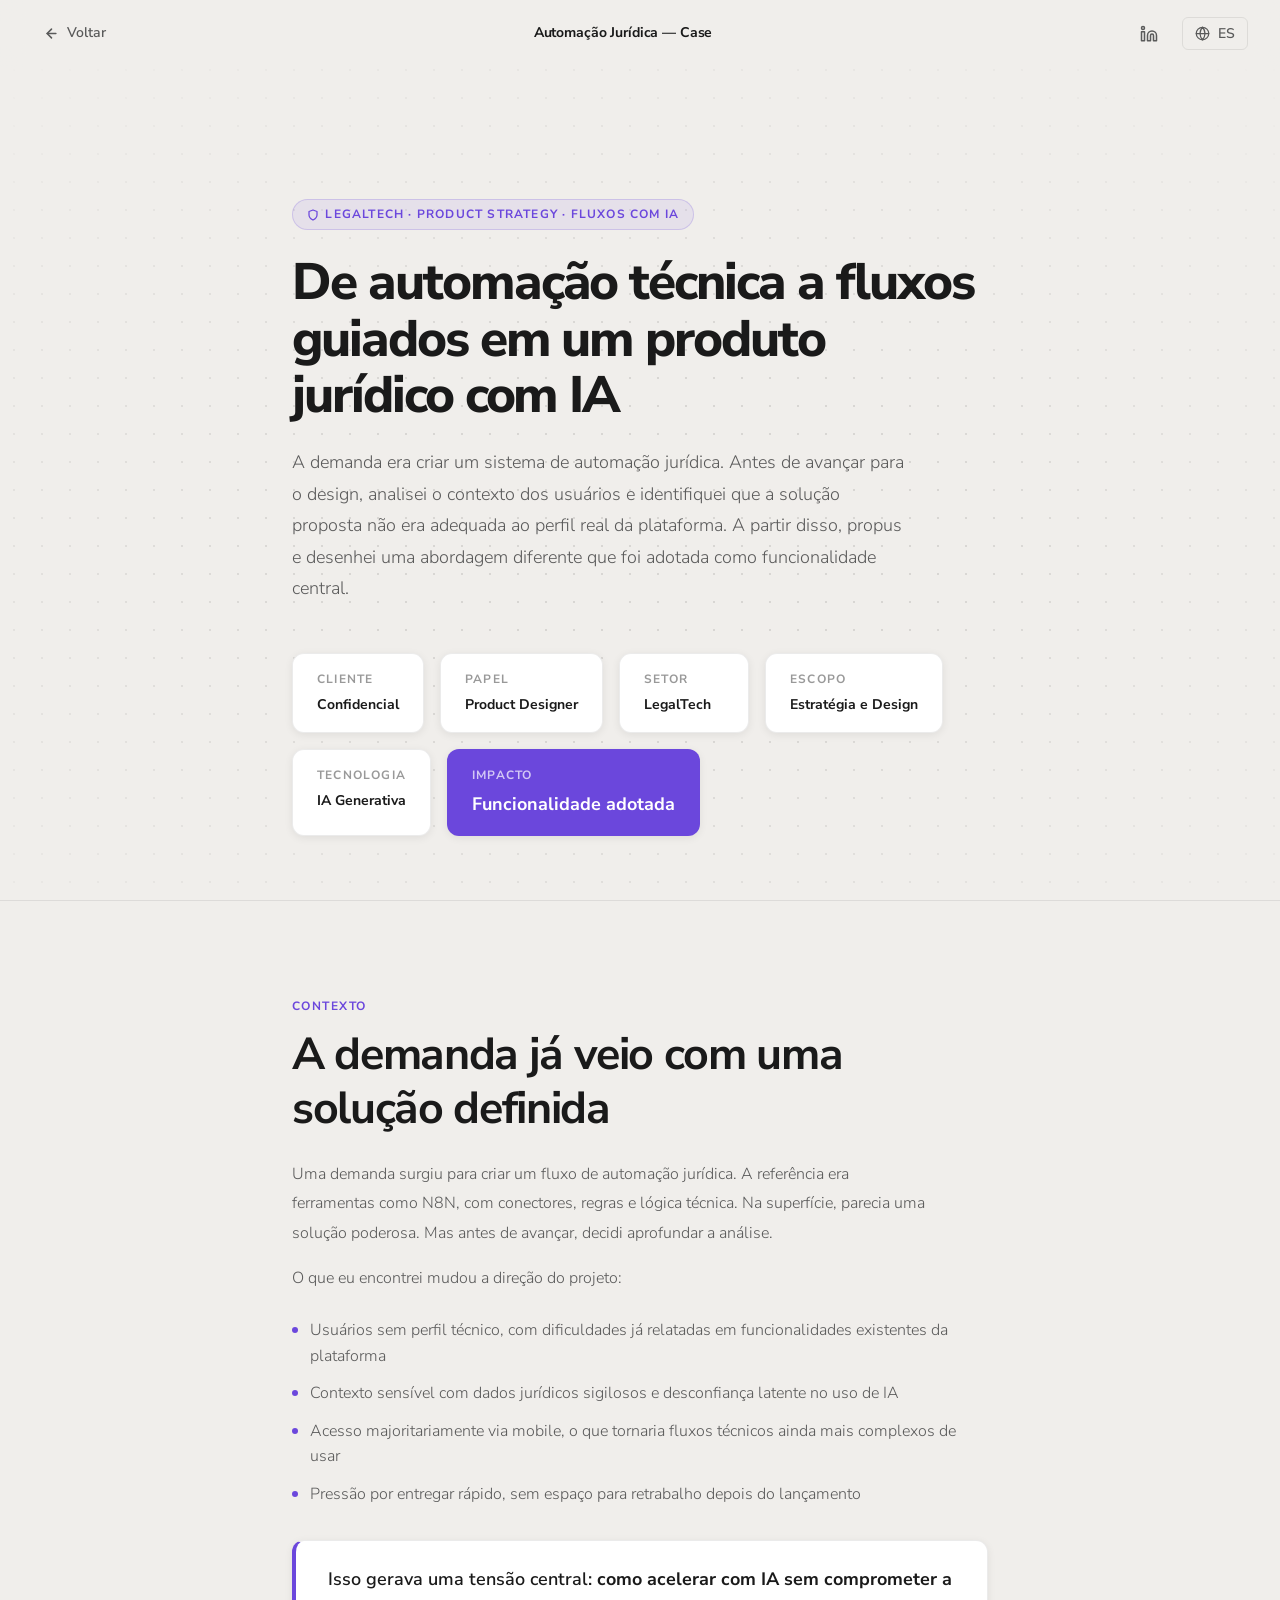
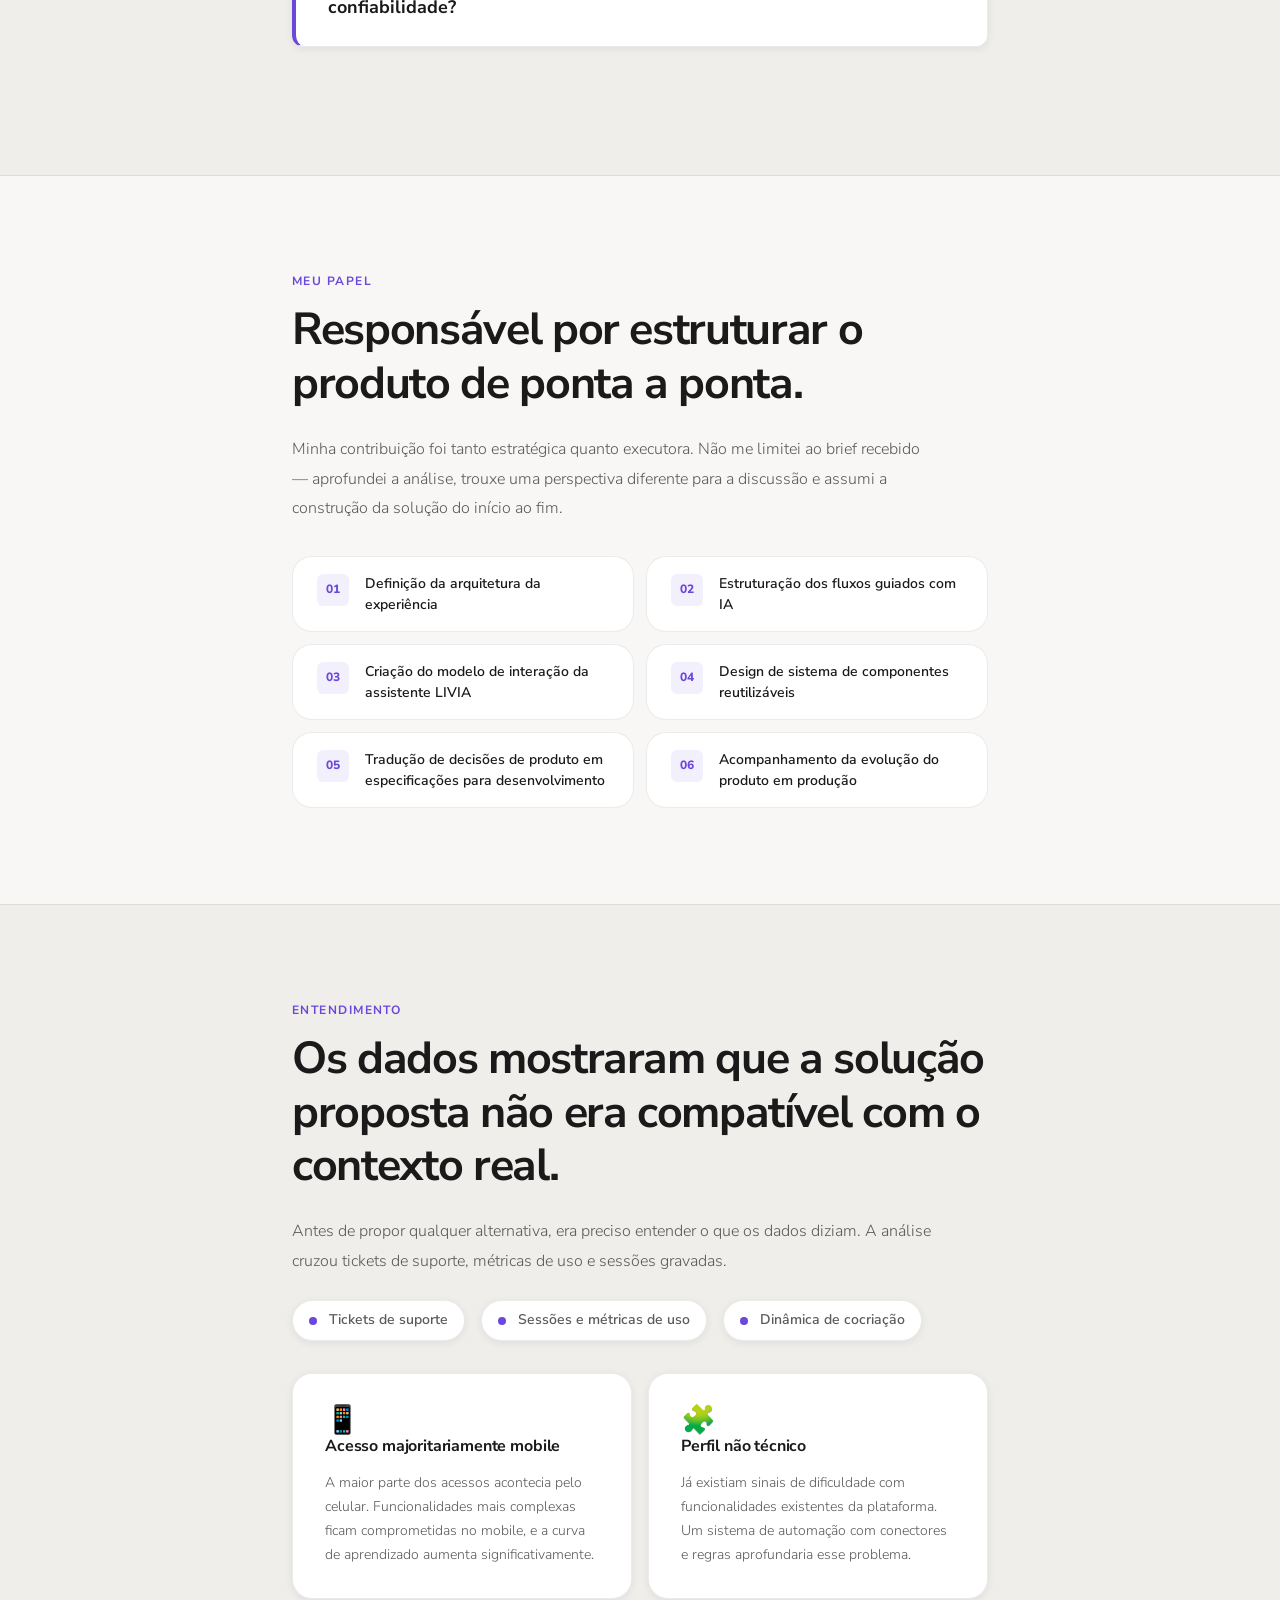
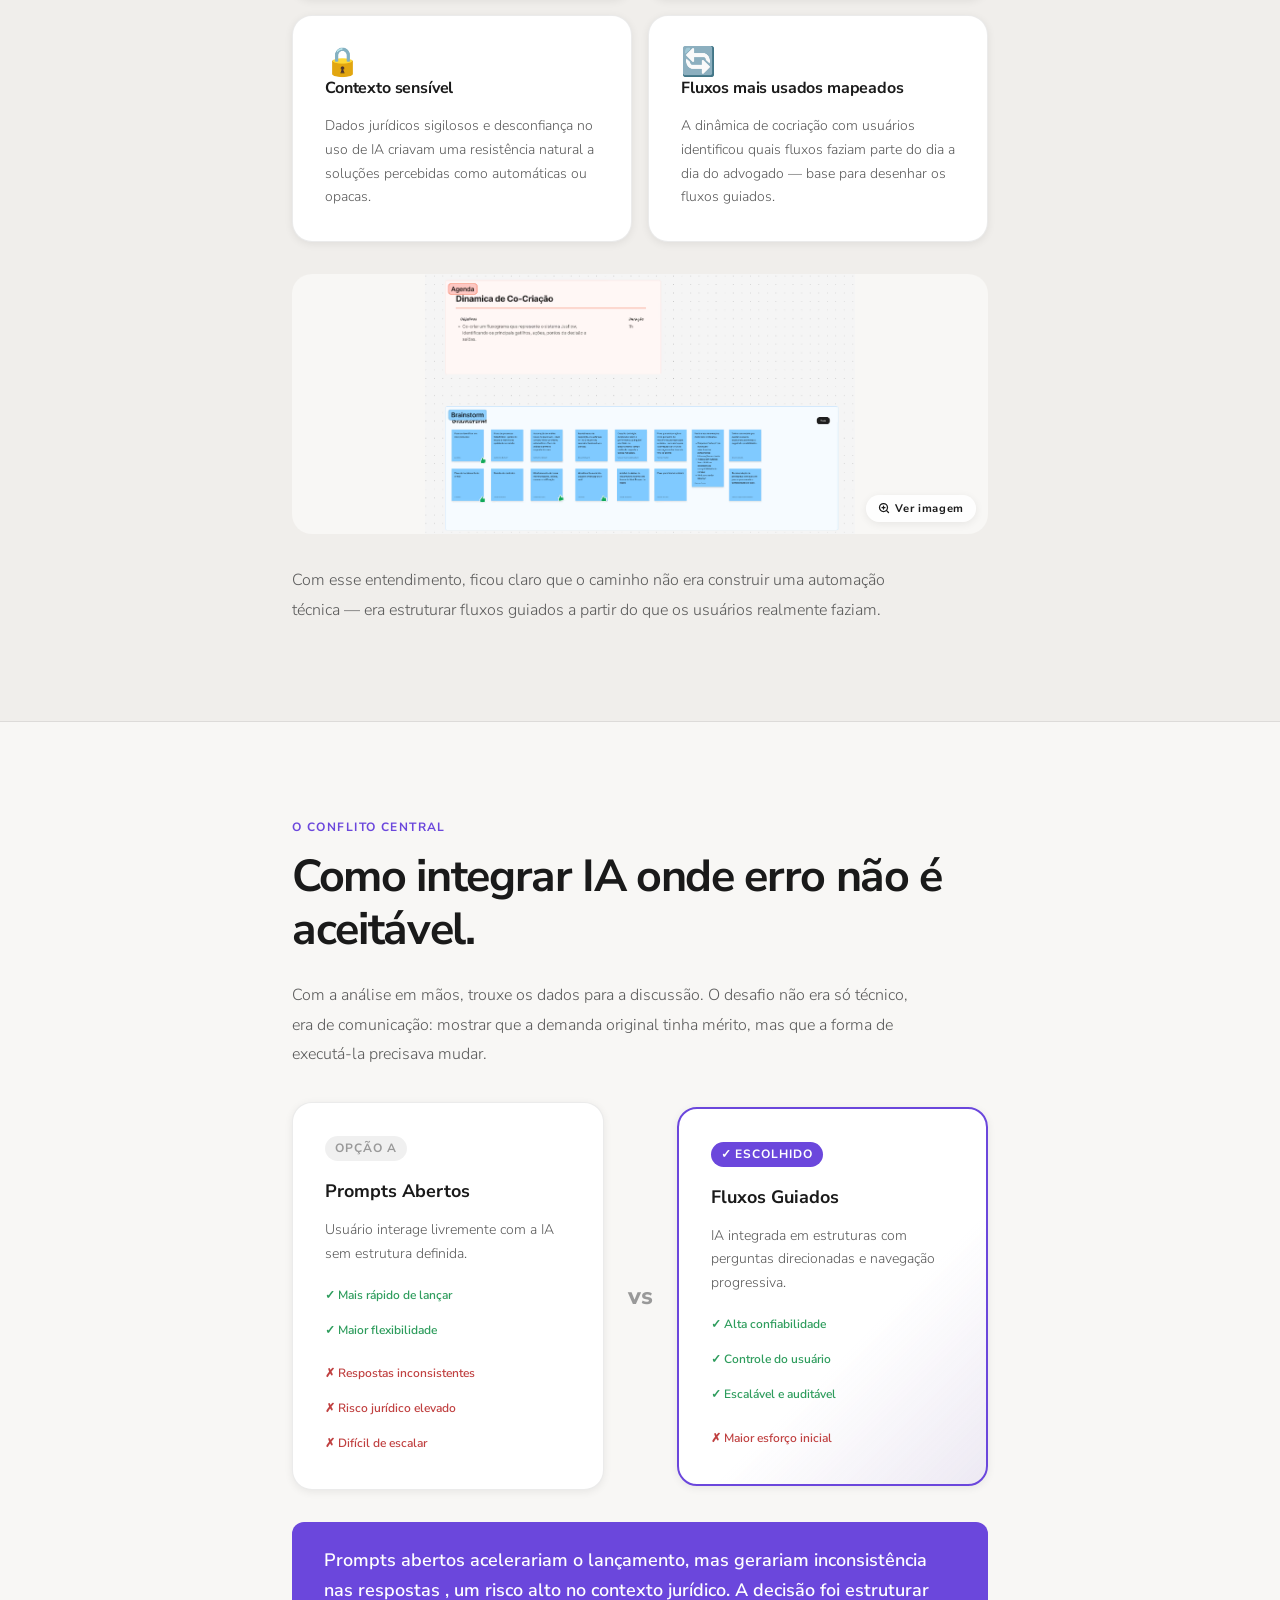
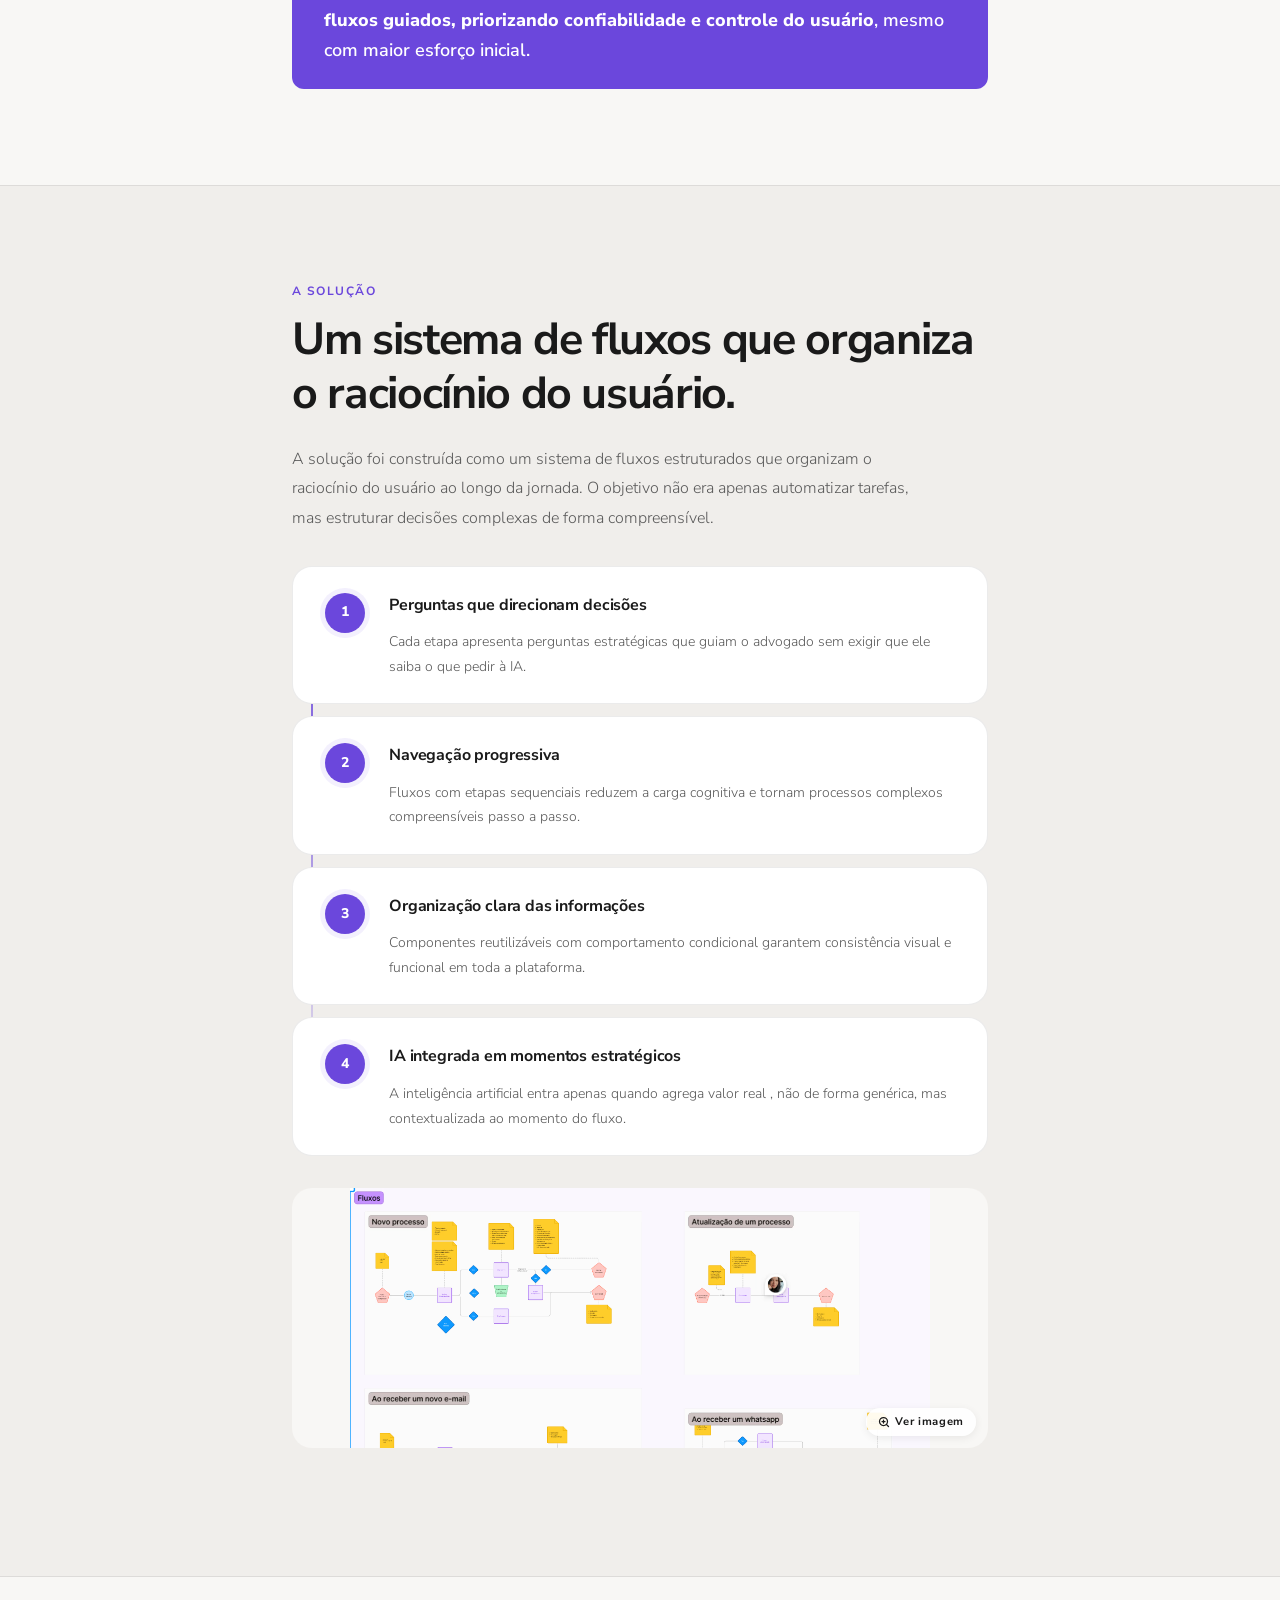
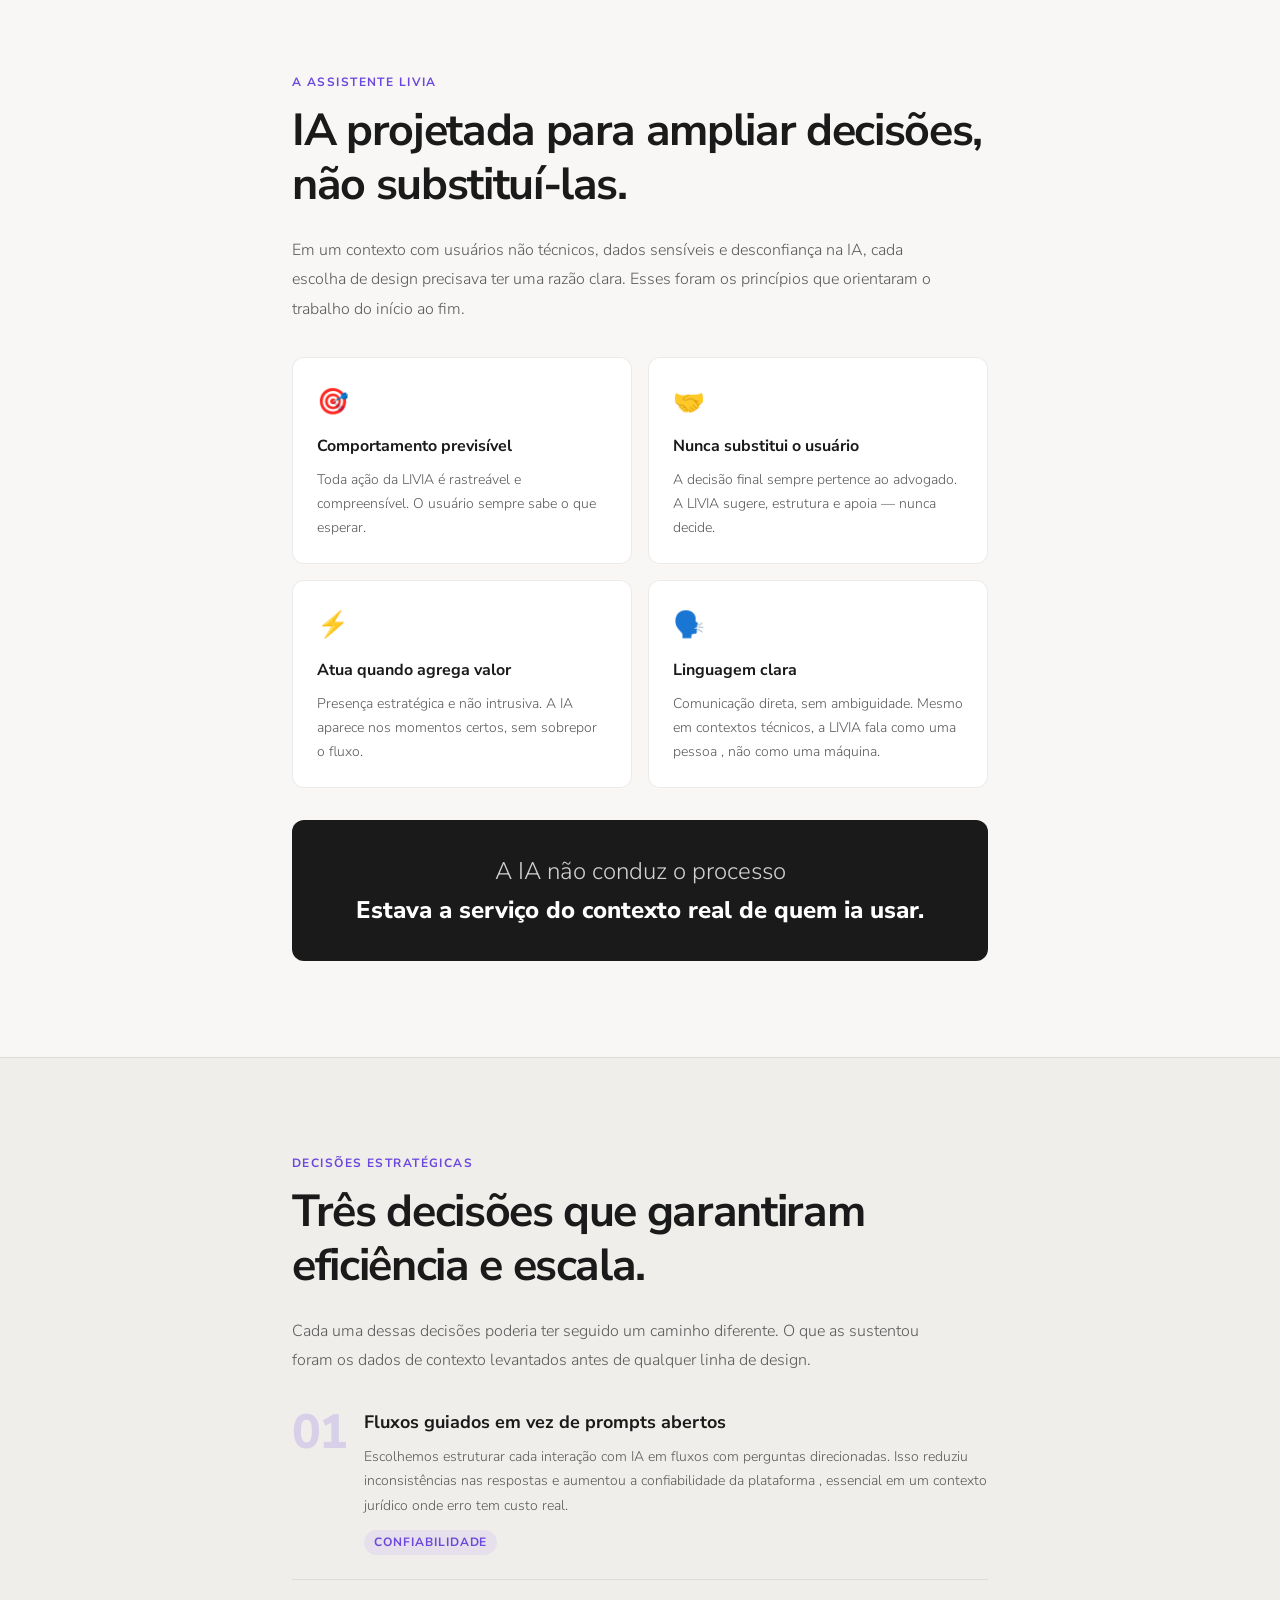
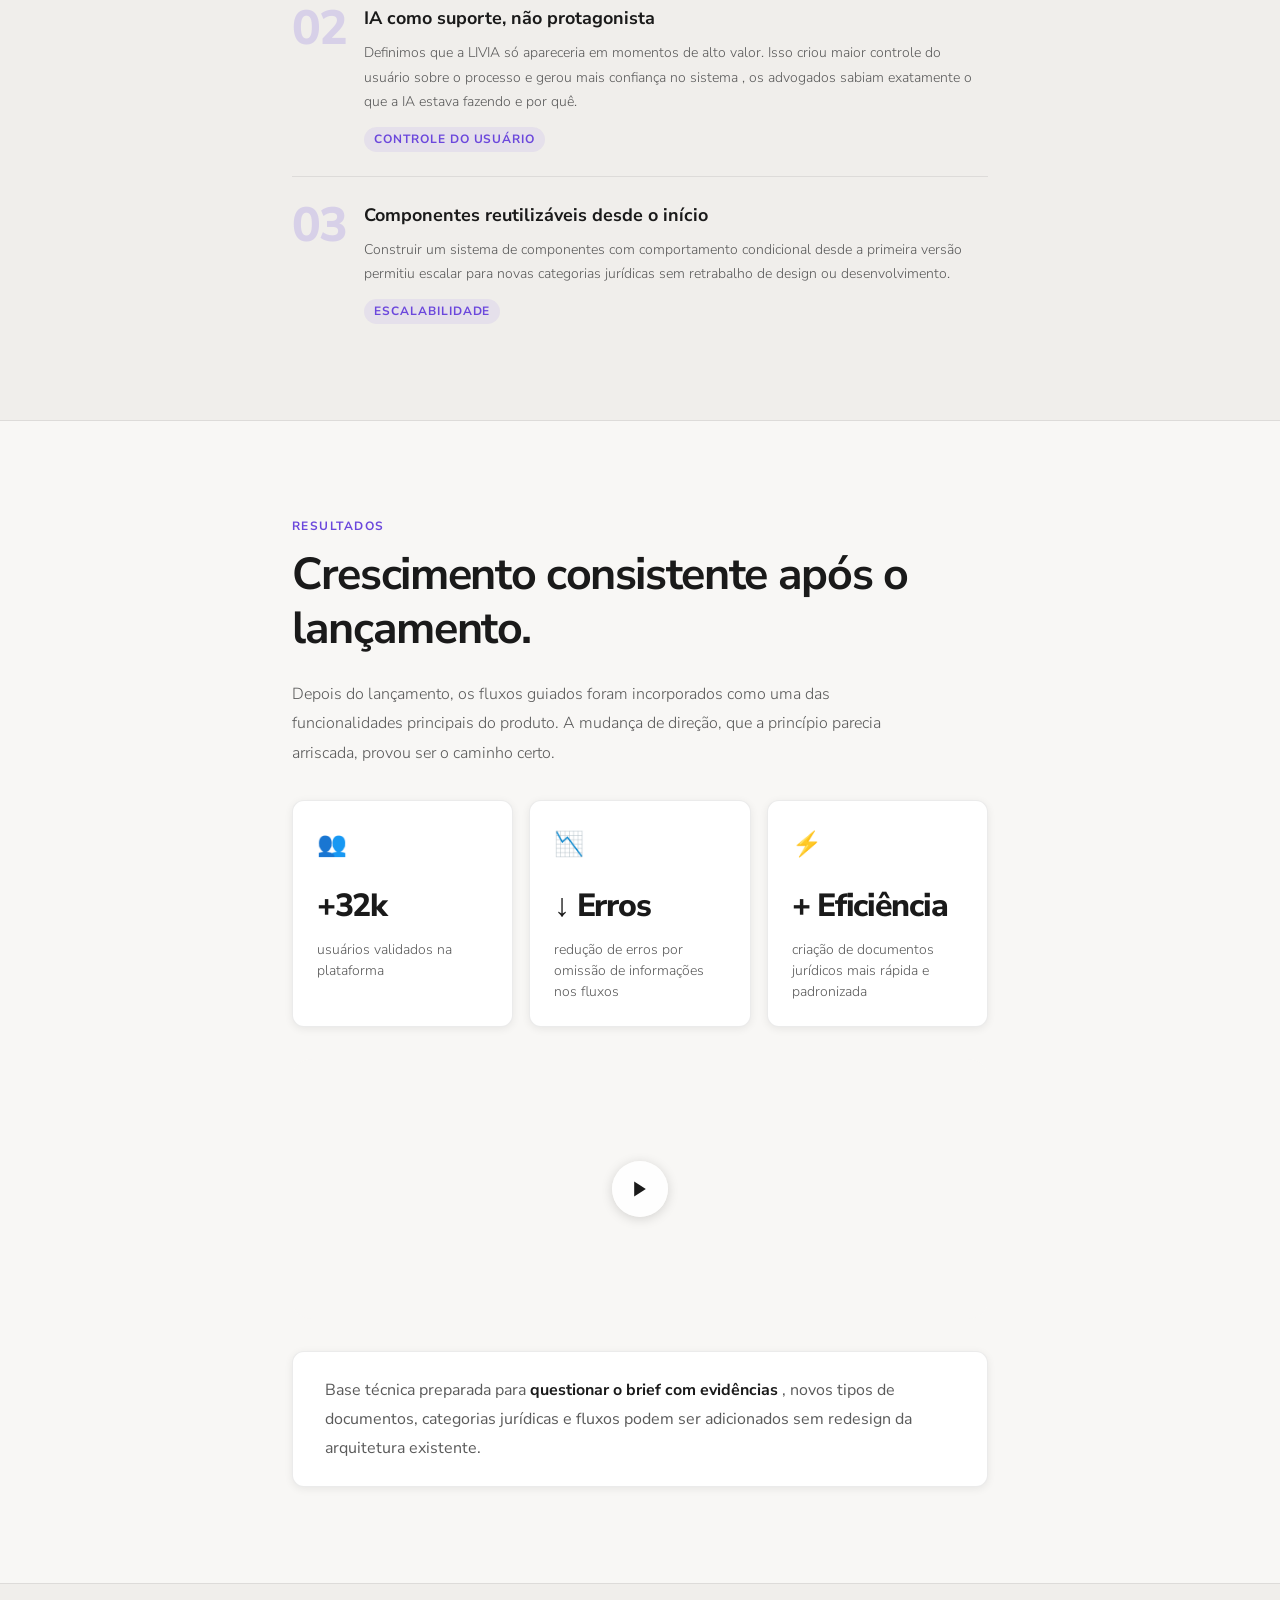
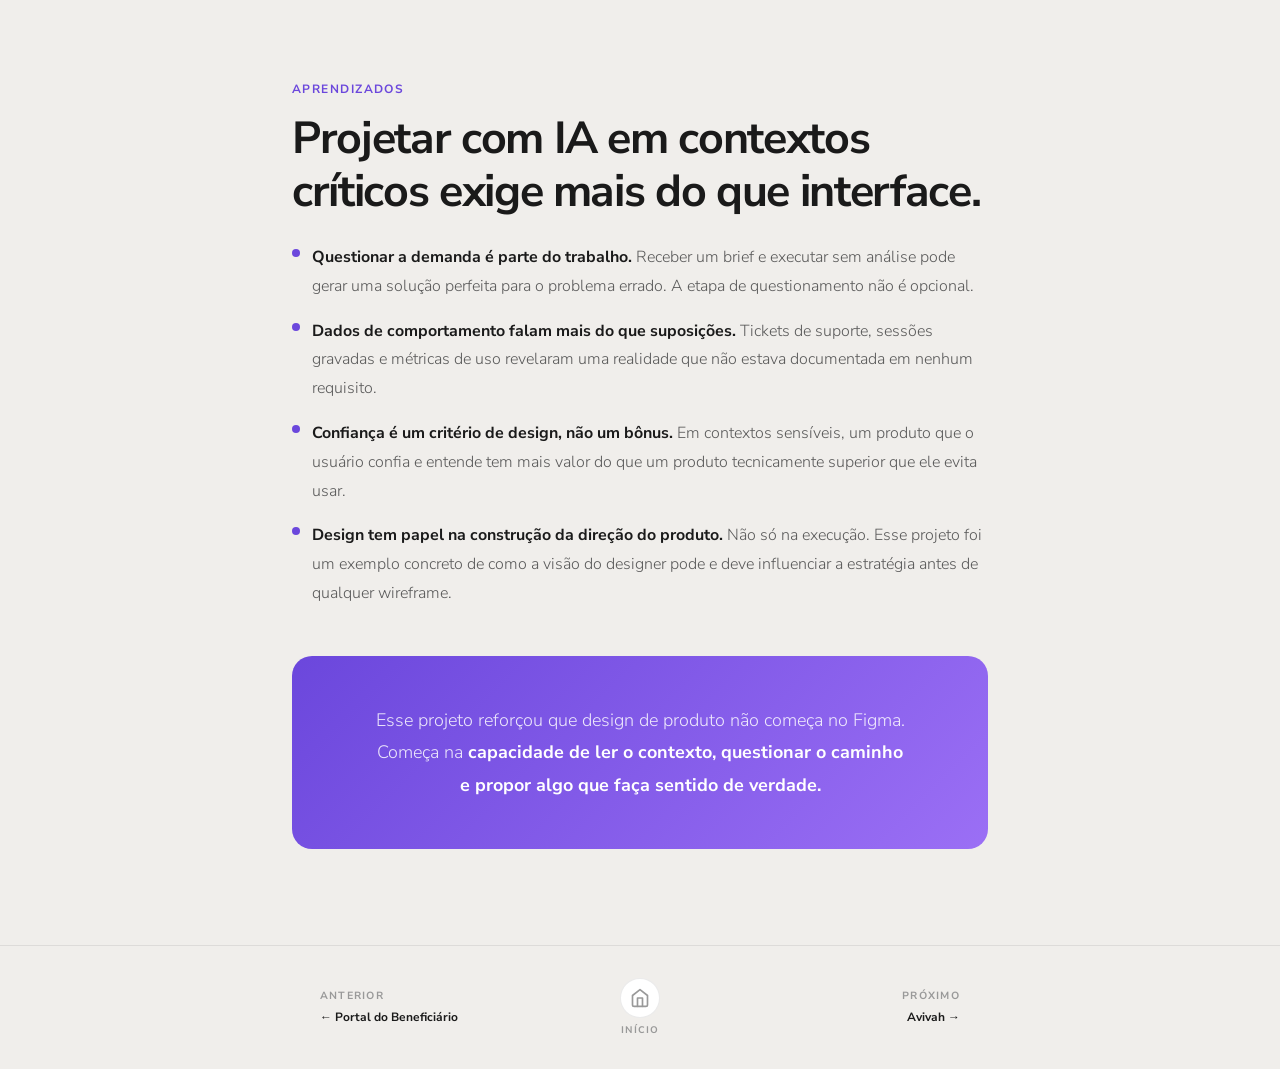
==== commit 708862f6: "fix: organização das páginas e estrutura" ====
--- a/case-forlex.html
+++ b/case-forlex.html
@@ -3,7 +3,7 @@
 <head>
   <meta charset="UTF-8" />
   <meta name="viewport" content="width=device-width, initial-scale=1.0" />
-  <title>Forlex — Case · Lorraine Almeida</title>
+  <title>Forlex - Case · Lorraine Almeida</title>
   <link rel="preconnect" href="https://fonts.googleapis.com" />
   <link rel="preconnect" href="https://fonts.gstatic.com" crossorigin />
   <link href="https://fonts.googleapis.com/css2?family=Nunito+Sans:ital,opsz,wght@0,6..12,200;0,6..12,300;0,6..12,400;0,6..12,600;0,6..12,700;0,6..12,800;1,6..12,300&display=swap" rel="stylesheet" />
@@ -23,7 +23,7 @@
       <svg xmlns="http://www.w3.org/2000/svg" width="15" height="15" viewBox="0 0 24 24" fill="none" stroke="currentColor" stroke-width="2.5" stroke-linecap="round" stroke-linejoin="round"><path d="m12 19-7-7 7-7"/><path d="M19 12H5"/></svg>
       Voltar
     </a>
-    <span class="nav__title" data-i18n="forlex.nav.title">Forlex, Case</span>
+    <span class="nav__title" data-i18n="forlex.nav.title">Forlex - Case</span>
     <div style="display:flex;align-items:center;gap:0.75rem">
         <a href="https://www.linkedin.com/in/lorrainealmeidaaraujo/" target="_blank" rel="noopener" class="nav__link" aria-label="LinkedIn">
           <svg xmlns="http://www.w3.org/2000/svg" width="18" height="18" viewBox="0 0 24 24" fill="none" stroke="currentColor" stroke-width="2" stroke-linecap="round" stroke-linejoin="round"><path d="M16 8a6 6 0 0 1 6 6v7h-4v-7a2 2 0 0 0-2-2 2 2 0 0 0-2 2v7h-4v-7a6 6 0 0 1 6-6z"/><rect width="4" height="12" x="2" y="9"/><circle cx="4" cy="4" r="2"/></svg>
@@ -93,7 +93,7 @@
         <p class="section-eyebrow" data-i18n="forlex.s1.eye">Contexto</p>
         <h2 class="section-title" data-i18n="forlex.s1.h2">A demanda já veio com uma solução definida</h2>
         <p class="section-body" data-i18n="forlex.c.p1c">
-          Mais do que lidar com tarefas repetitivas, advogados precisam estruturar raciocínios complexos ao longo de seus processos, algo que as ferramentas existentes não resolvem.
+          Mais do que lidar com tarefas repetitivas, advogados precisam estruturar raciocínios complexos ao longo de seus processos , algo que as ferramentas existentes não resolvem.
         </p>
 
         <p class="section-body" style="margin-top: 1rem" data-i18n="forlex.c.p2b">
@@ -213,7 +213,7 @@
           <div class="pain-card">
             <div class="pain-card__icon">🔄</div>
             <div class="pain-card__title" data-i18n="forlex.p.pain4t">Fluxos mais usados mapeados</div>
-            <div class="pain-card__desc" data-i18n="forlex.p.pain4d">A dinâmica de cocriação com usuários identificou quais fluxos faziam parte do dia a dia do advogado, base para desenhar os fluxos guiados.</div>
+            <div class="pain-card__desc" data-i18n="forlex.p.pain4d">A dinâmica de cocriação com usuários identificou quais fluxos faziam parte do dia a dia do advogado , base para desenhar os fluxos guiados.</div>
           </div>
         </div>
 
@@ -229,7 +229,7 @@
         </div>
 
         <p class="section-body" style="margin-top:0" data-i18n="forlex.p.p2b">
-          Com esse entendimento, ficou claro que o caminho não era construir uma automação técnica ,era estruturar fluxos guiados a partir do que os usuários realmente faziam.
+          Com esse entendimento, ficou claro que o caminho não era construir uma automação técnica , era estruturar fluxos guiados a partir do que os usuários realmente faziam.
         </p>
       </div>
     </div>
@@ -285,7 +285,7 @@
 
         <div class="conflict-insight">
           <p>
-            Prompts abertos acelerariam o lançamento, mas gerariam inconsistência nas respostas, um risco alto no contexto jurídico. A decisão foi estruturar <strong data-i18n="forlex.conf.strong">fluxos guiados, priorizando confiabilidade e controle do usuário</strong>, mesmo com maior esforço inicial.
+            Prompts abertos acelerariam o lançamento, mas gerariam inconsistência nas respostas , um risco alto no contexto jurídico. A decisão foi estruturar <strong data-i18n="forlex.conf.strong">fluxos guiados, priorizando confiabilidade e controle do usuário</strong>, mesmo com maior esforço inicial.
           </p>
         </div>
       </div>
@@ -340,7 +340,7 @@
             <div class="solution-step__num">4</div>
             <div class="solution-step__content">
               <div class="solution-step__title" data-i18n="forlex.sol.f4t">IA integrada em momentos estratégicos</div>
-              <div class="solution-step__desc">A inteligência artificial entra apenas quando agrega valor real, não de forma genérica, mas contextualizada ao momento do fluxo.</div>
+              <div class="solution-step__desc">A inteligência artificial entra apenas quando agrega valor real , não de forma genérica, mas contextualizada ao momento do fluxo.</div>
             </div>
           </div>
         </div>
@@ -371,7 +371,7 @@
         <p class="section-eyebrow" data-i18n="forlex.s6.eye">Princípios de Design</p>
         <h2 class="section-title" data-i18n="forlex.s6.h2">Quatro premissas que guiaram cada decisão ao longo do projeto.</h2>
         <p class="section-body" data-i18n="forlex.livia.pb">
-          A assistente LIVIA foi projetada para atuar como suporte contextual ao usuário, presente nos momentos certos, invisível quando não é necessária.
+          A assistente LIVIA foi projetada para atuar como suporte contextual ao usuário , presente nos momentos certos, invisível quando não é necessária.
         </p>
 
         <div class="livia-principles">
@@ -383,7 +383,7 @@
           <div class="livia-principle">
             <div class="livia-principle__icon">🤝</div>
             <div class="livia-principle__title" data-i18n="forlex.livia.p2t">Nunca substitui o usuário</div>
-            <div class="livia-principle__desc" data-i18n="forlex.livia.p2d">A decisão final sempre pertence ao advogado. A LIVIA sugere, estrutura e apoia, nunca decide.</div>
+            <div class="livia-principle__desc" data-i18n="forlex.livia.p2d">A decisão final sempre pertence ao advogado. A LIVIA sugere, estrutura e apoia , nunca decide.</div>
           </div>
           <div class="livia-principle">
             <div class="livia-principle__icon">⚡</div>
@@ -393,7 +393,7 @@
           <div class="livia-principle">
             <div class="livia-principle__icon">🗣️</div>
             <div class="livia-principle__title" data-i18n="forlex.livia.p4t">Linguagem clara</div>
-            <div class="livia-principle__desc">Comunicação direta, sem ambiguidade. Mesmo em contextos técnicos, a LIVIA fala como uma pessoa, não como uma máquina.</div>
+            <div class="livia-principle__desc">Comunicação direta, sem ambiguidade. Mesmo em contextos técnicos, a LIVIA fala como uma pessoa , não como uma máquina.</div>
           </div>
         </div>
 
@@ -416,7 +416,7 @@
         <p class="section-eyebrow" data-i18n="forlex.s7.eye">Decisões Estratégicas</p>
         <h2 class="section-title" data-i18n="forlex.s7.h2">Três decisões que garantiram eficiência e escala.</h2>
         <p class="section-body" data-i18n="forlex.dec.p">
-          Cada decisão foi tomada considerando o impacto de longo prazo no produto, priorizando consistência e evolução, mesmo com maior esforço inicial.
+          Cada decisão foi tomada considerando o impacto de longo prazo no produto , priorizando consistência e evolução, mesmo com maior esforço inicial.
         </p>
 
         <div class="decisions-list">
@@ -424,7 +424,7 @@
             <div class="decision__num">01</div>
             <div>
               <div class="decision__title" data-i18n="forlex.dec.d1t">Fluxos guiados em vez de prompts abertos</div>
-              <div class="decision__desc">Escolhemos estruturar cada interação com IA em fluxos com perguntas direcionadas. Isso reduziu inconsistências nas respostas e aumentou a confiabilidade da plataforma, essencial em um contexto jurídico onde erro tem custo real.</div>
+              <div class="decision__desc">Escolhemos estruturar cada interação com IA em fluxos com perguntas direcionadas. Isso reduziu inconsistências nas respostas e aumentou a confiabilidade da plataforma , essencial em um contexto jurídico onde erro tem custo real.</div>
               <span class="decision__tag" data-i18n="forlex.dec.d1tag">Confiabilidade</span>
             </div>
           </div>
@@ -432,7 +432,7 @@
             <div class="decision__num">02</div>
             <div>
               <div class="decision__title" data-i18n="forlex.dec.d2t">IA como suporte, não protagonista</div>
-              <div class="decision__desc">Definimos que a LIVIA só apareceria em momentos de alto valor. Isso criou maior controle do usuário sobre o processo e gerou mais confiança no sistema, e os advogados sabiam exatamente o que a IA estava fazendo e por quê.</div>
+              <div class="decision__desc">Definimos que a LIVIA só apareceria em momentos de alto valor. Isso criou maior controle do usuário sobre o processo e gerou mais confiança no sistema , os advogados sabiam exatamente o que a IA estava fazendo e por quê.</div>
               <span class="decision__tag" data-i18n="forlex.dec.d2tag">Controle do Usuário</span>
             </div>
           </div>
@@ -511,7 +511,7 @@
 
         <div style="margin-top: var(--space-8); padding: var(--space-6) var(--space-8); background: var(--surface); border: 1px solid var(--border); border-radius: var(--radius-md); box-shadow: var(--shadow-sm)">
           <p style="font-size: var(--size-base); font-weight: 400; color: var(--text-secondary); line-height: 1.8">
-            Base técnica preparada para <strong style="color: var(--text-primary)" data-i18n="forlex.res.strong">escalar novas funcionalidades com IA</strong>, novos tipos de documentos, categorias jurídicas e fluxos podem ser adicionados sem redesign da arquitetura existente.
+            Base técnica preparada para <strong style="color: var(--text-primary)" data-i18n="forlex.res.strong">escalar novas funcionalidades com IA</strong> , novos tipos de documentos, categorias jurídicas e fluxos podem ser adicionados sem redesign da arquitetura existente.
           </p>
         </div>
       </div>
